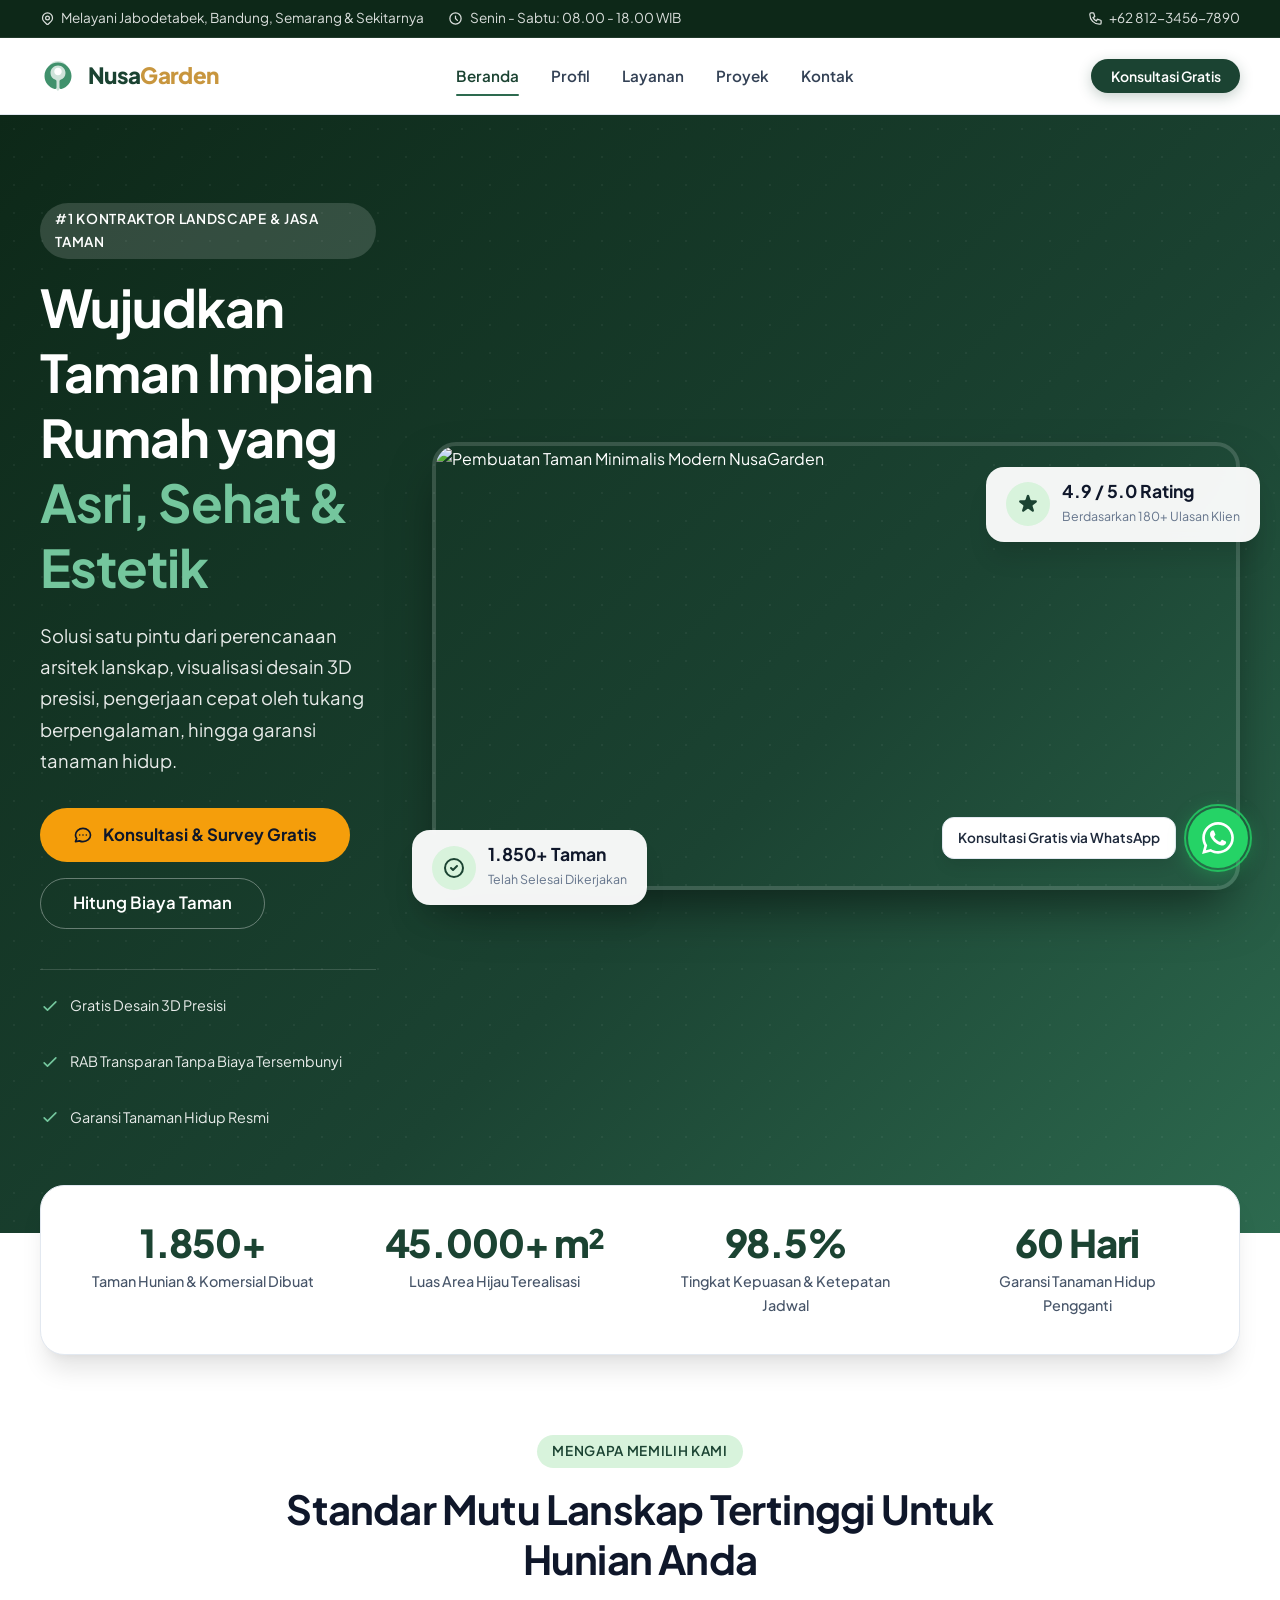
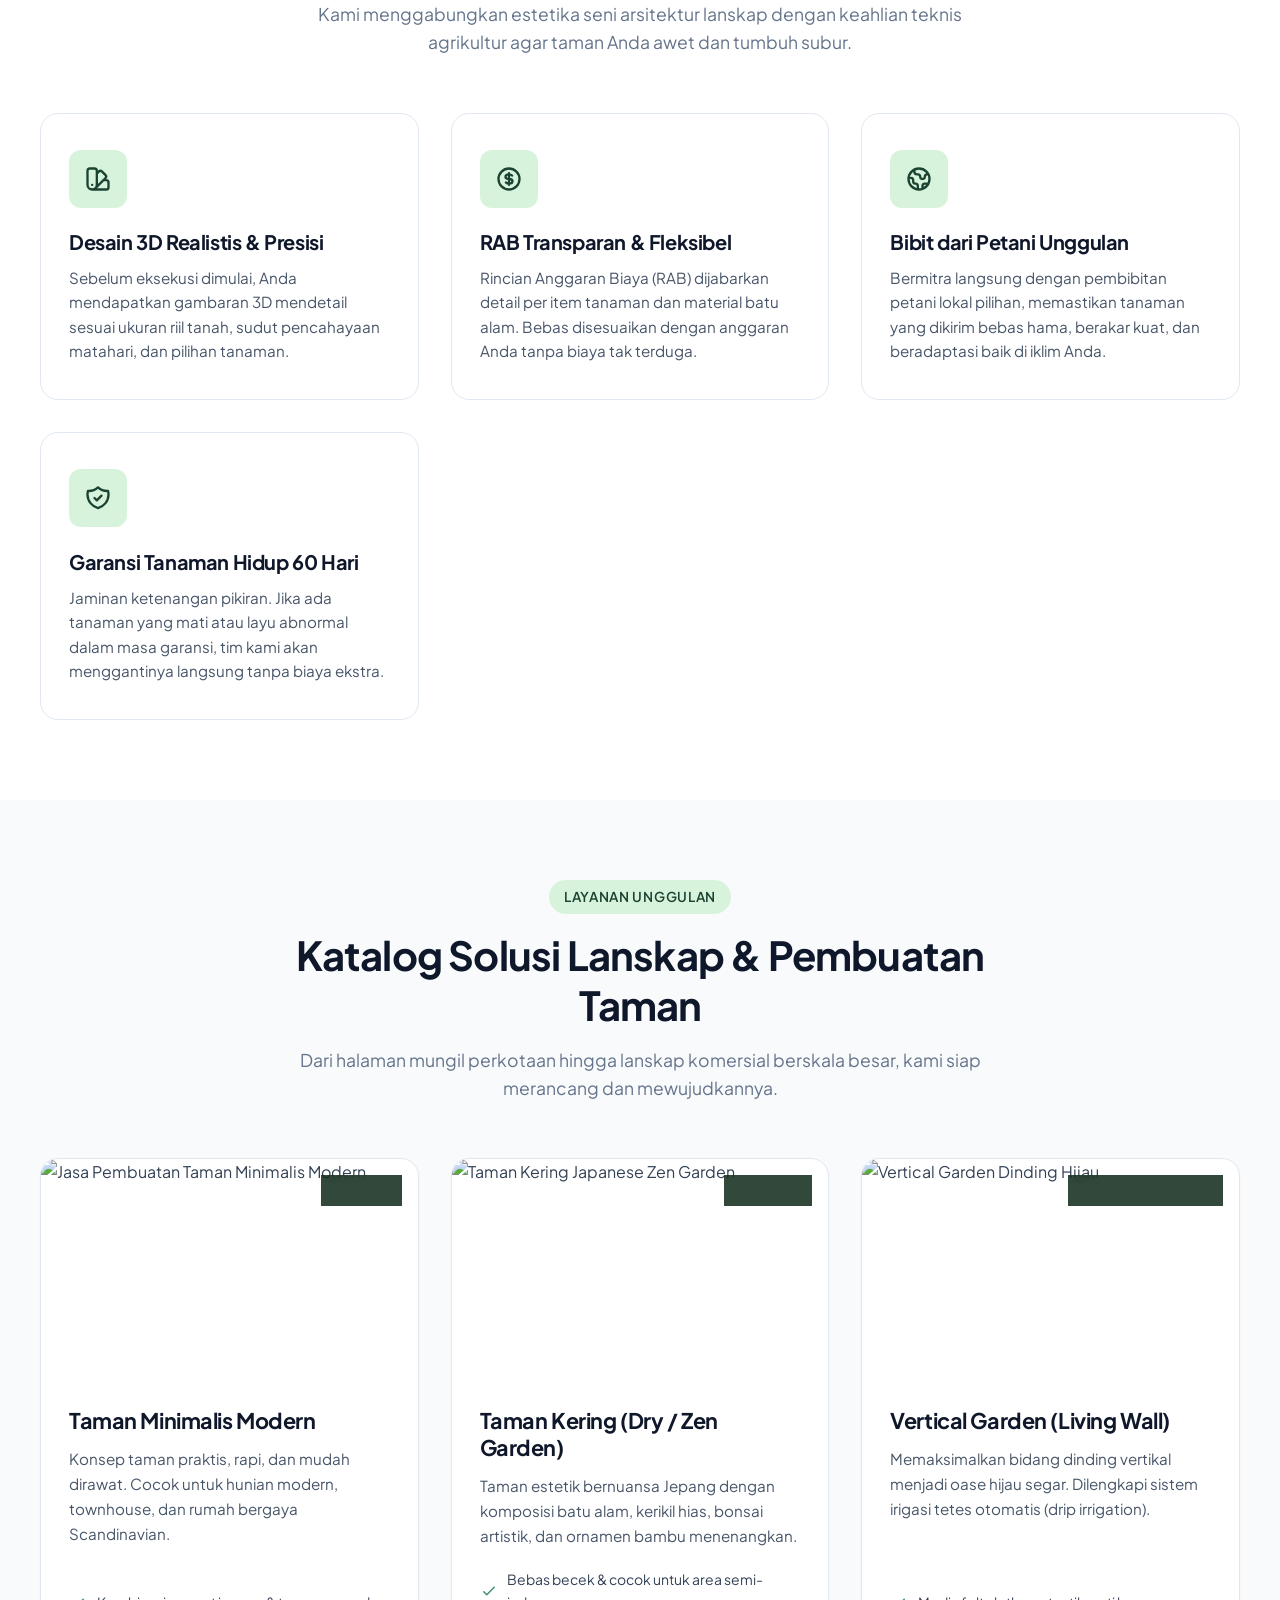
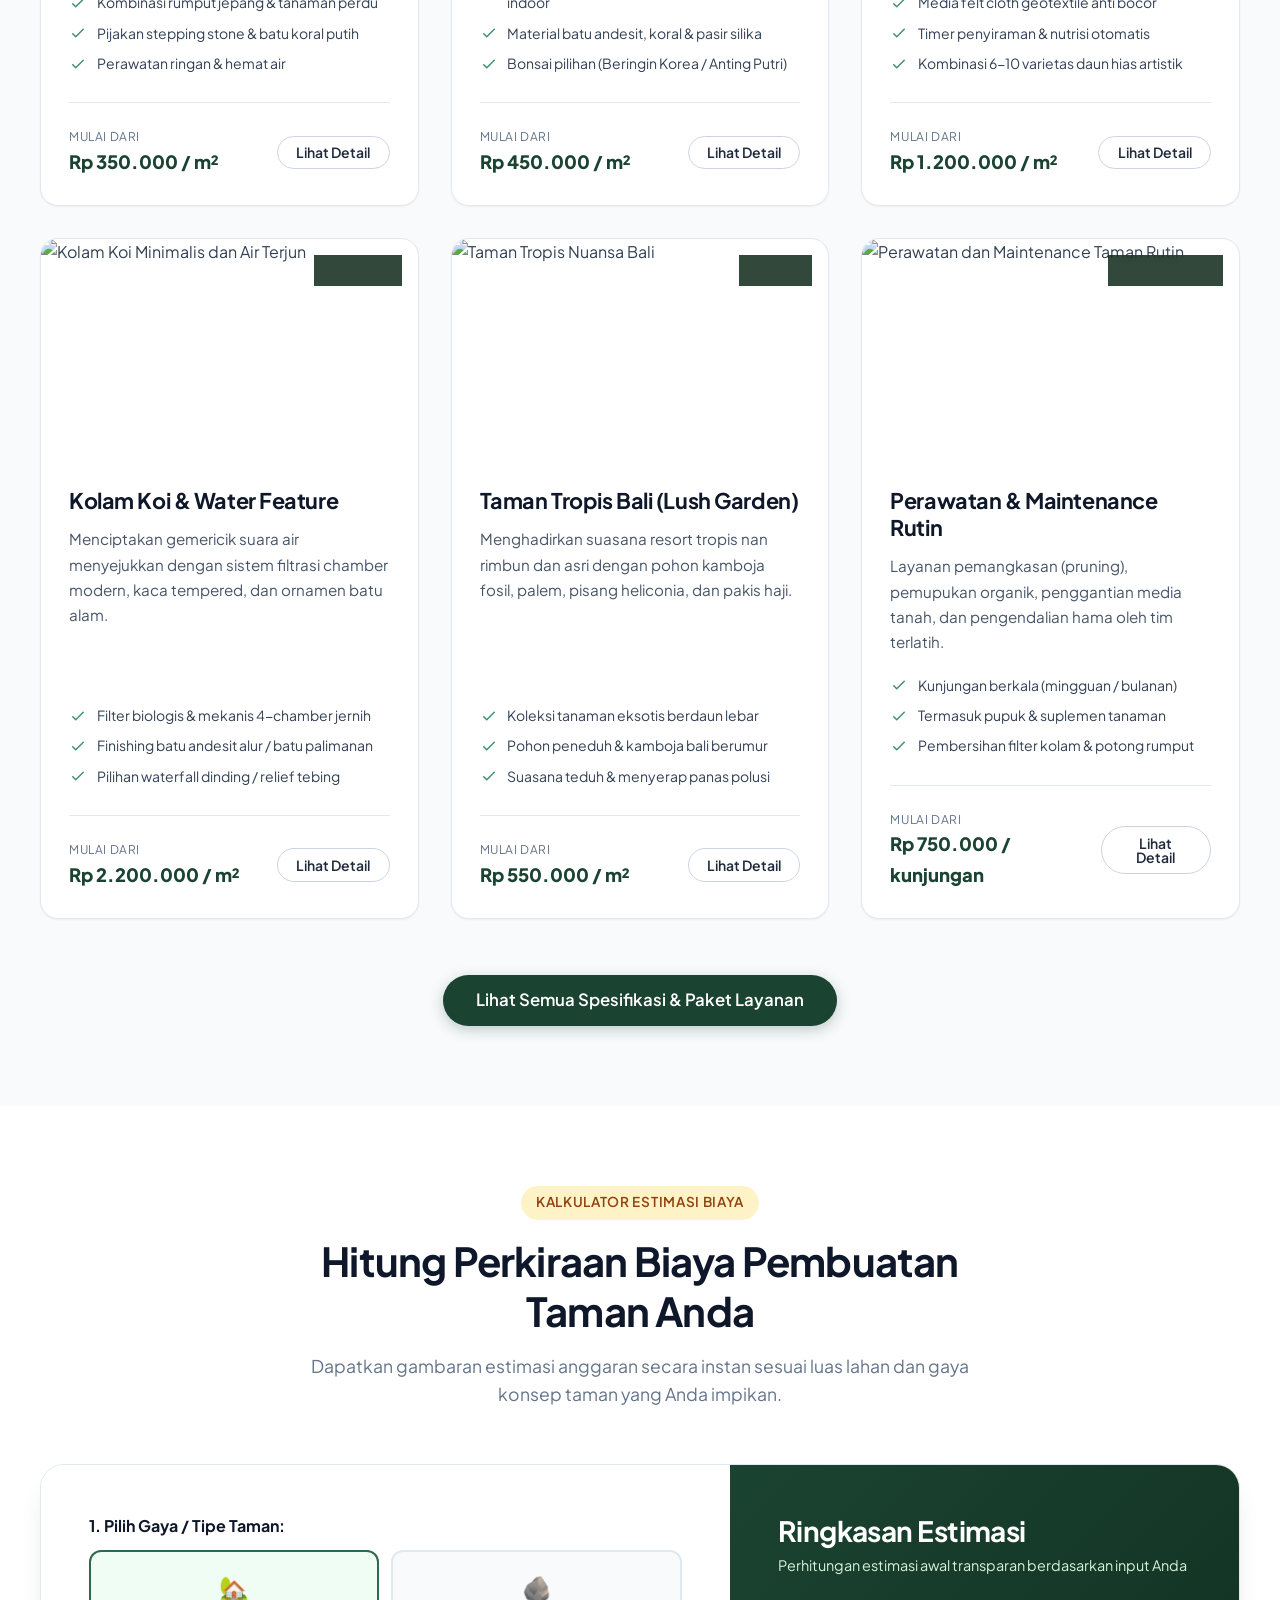
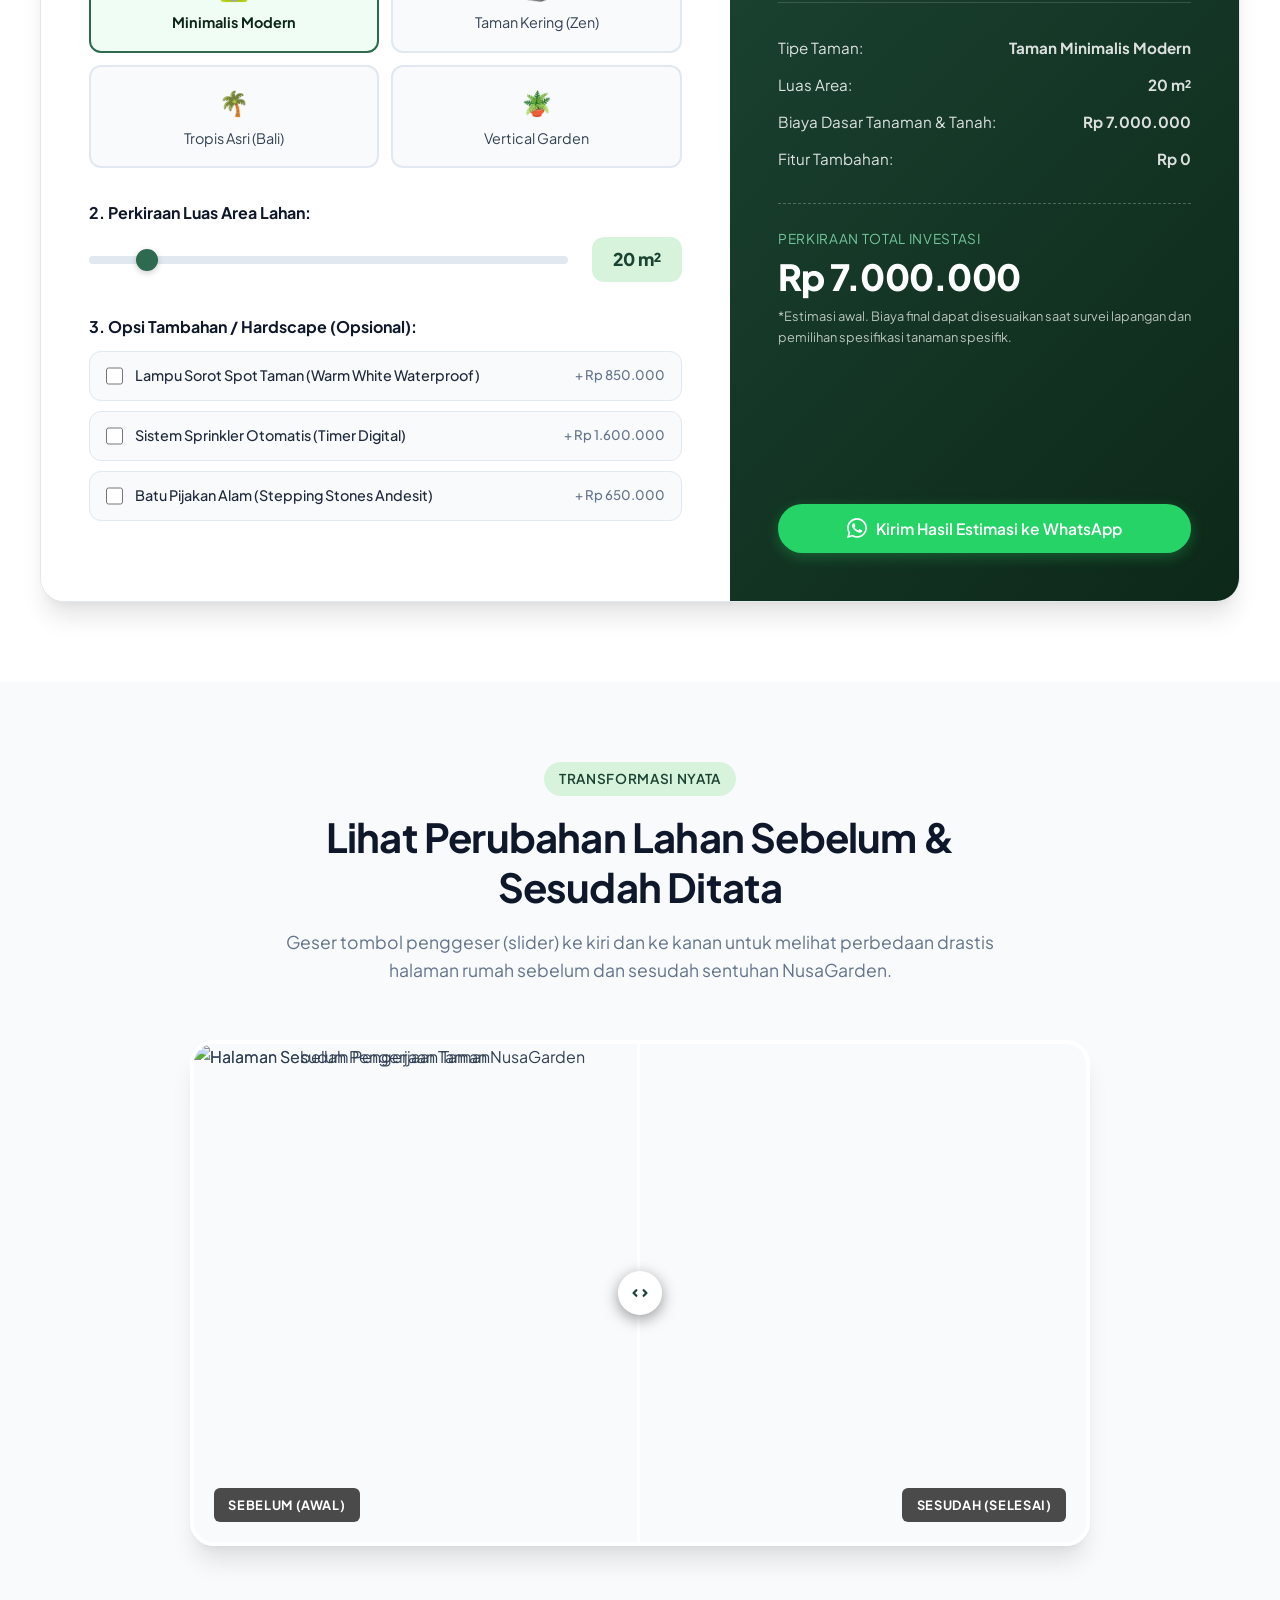
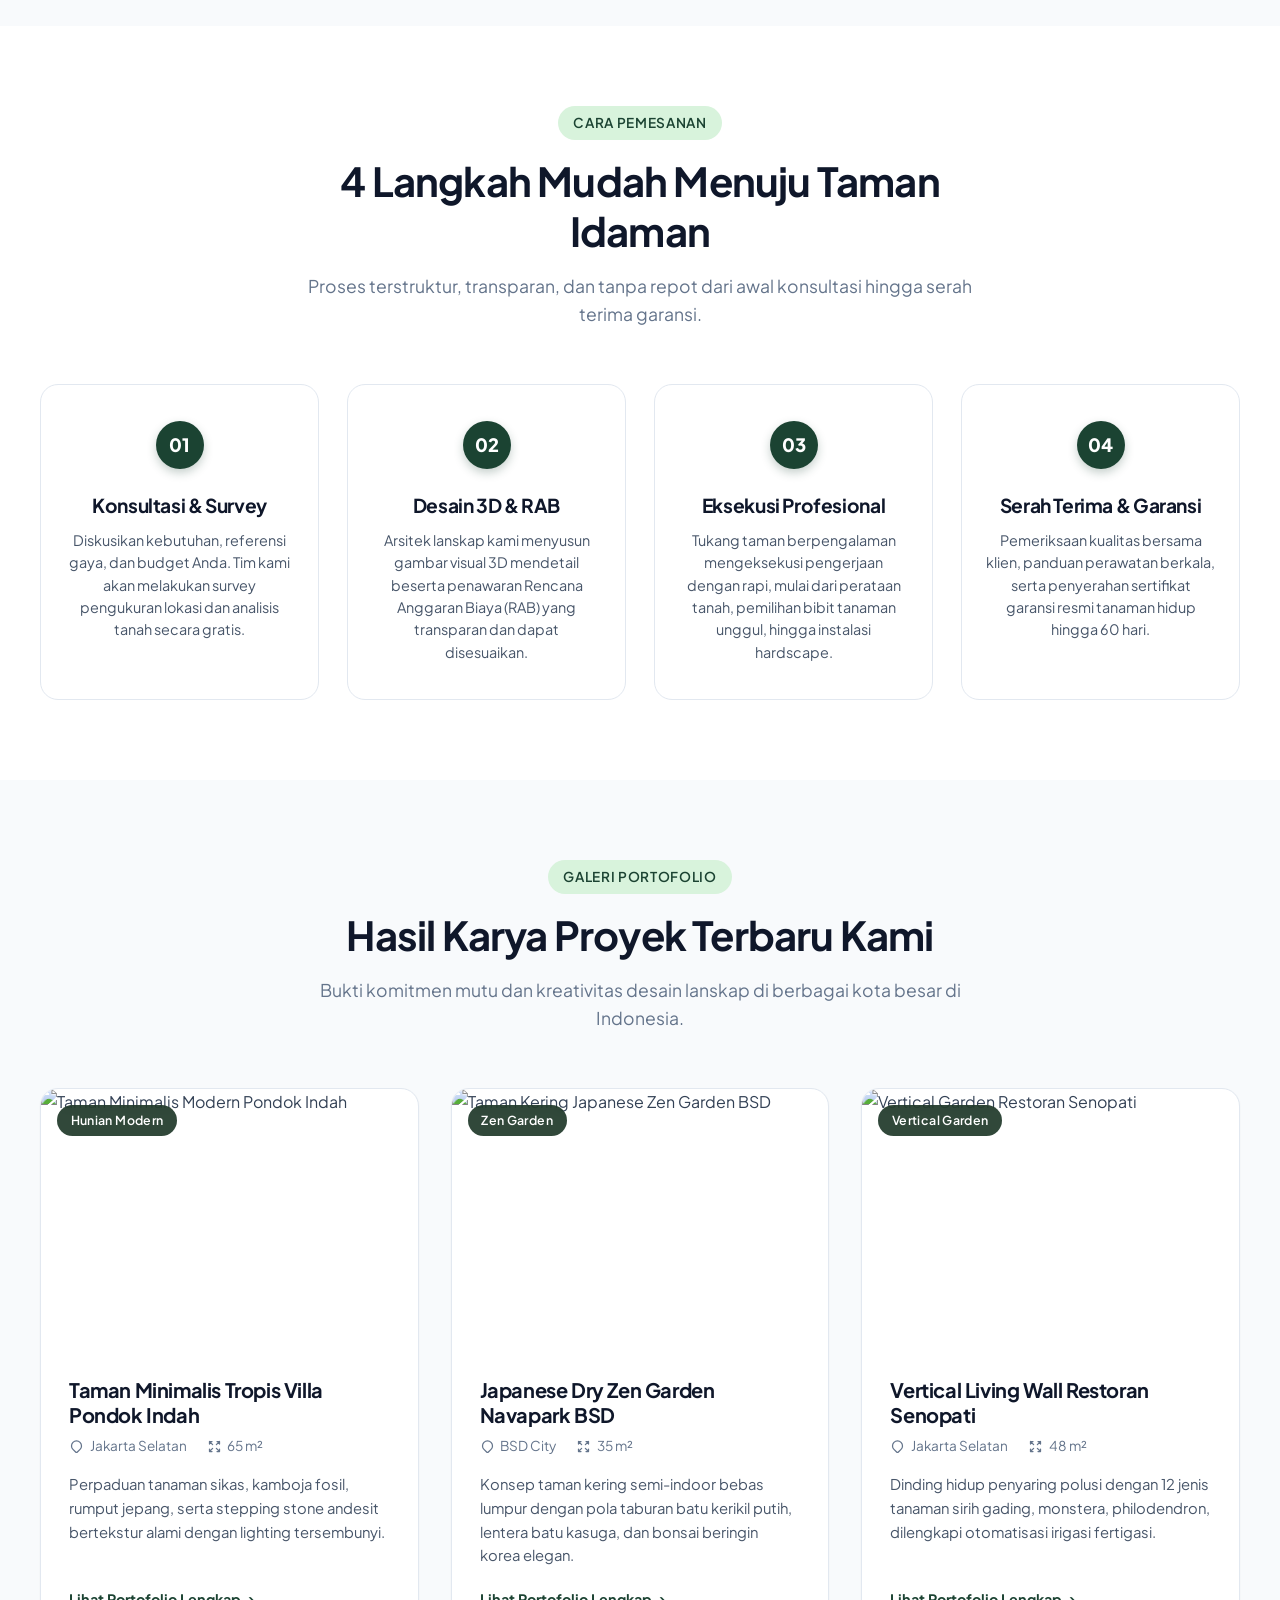
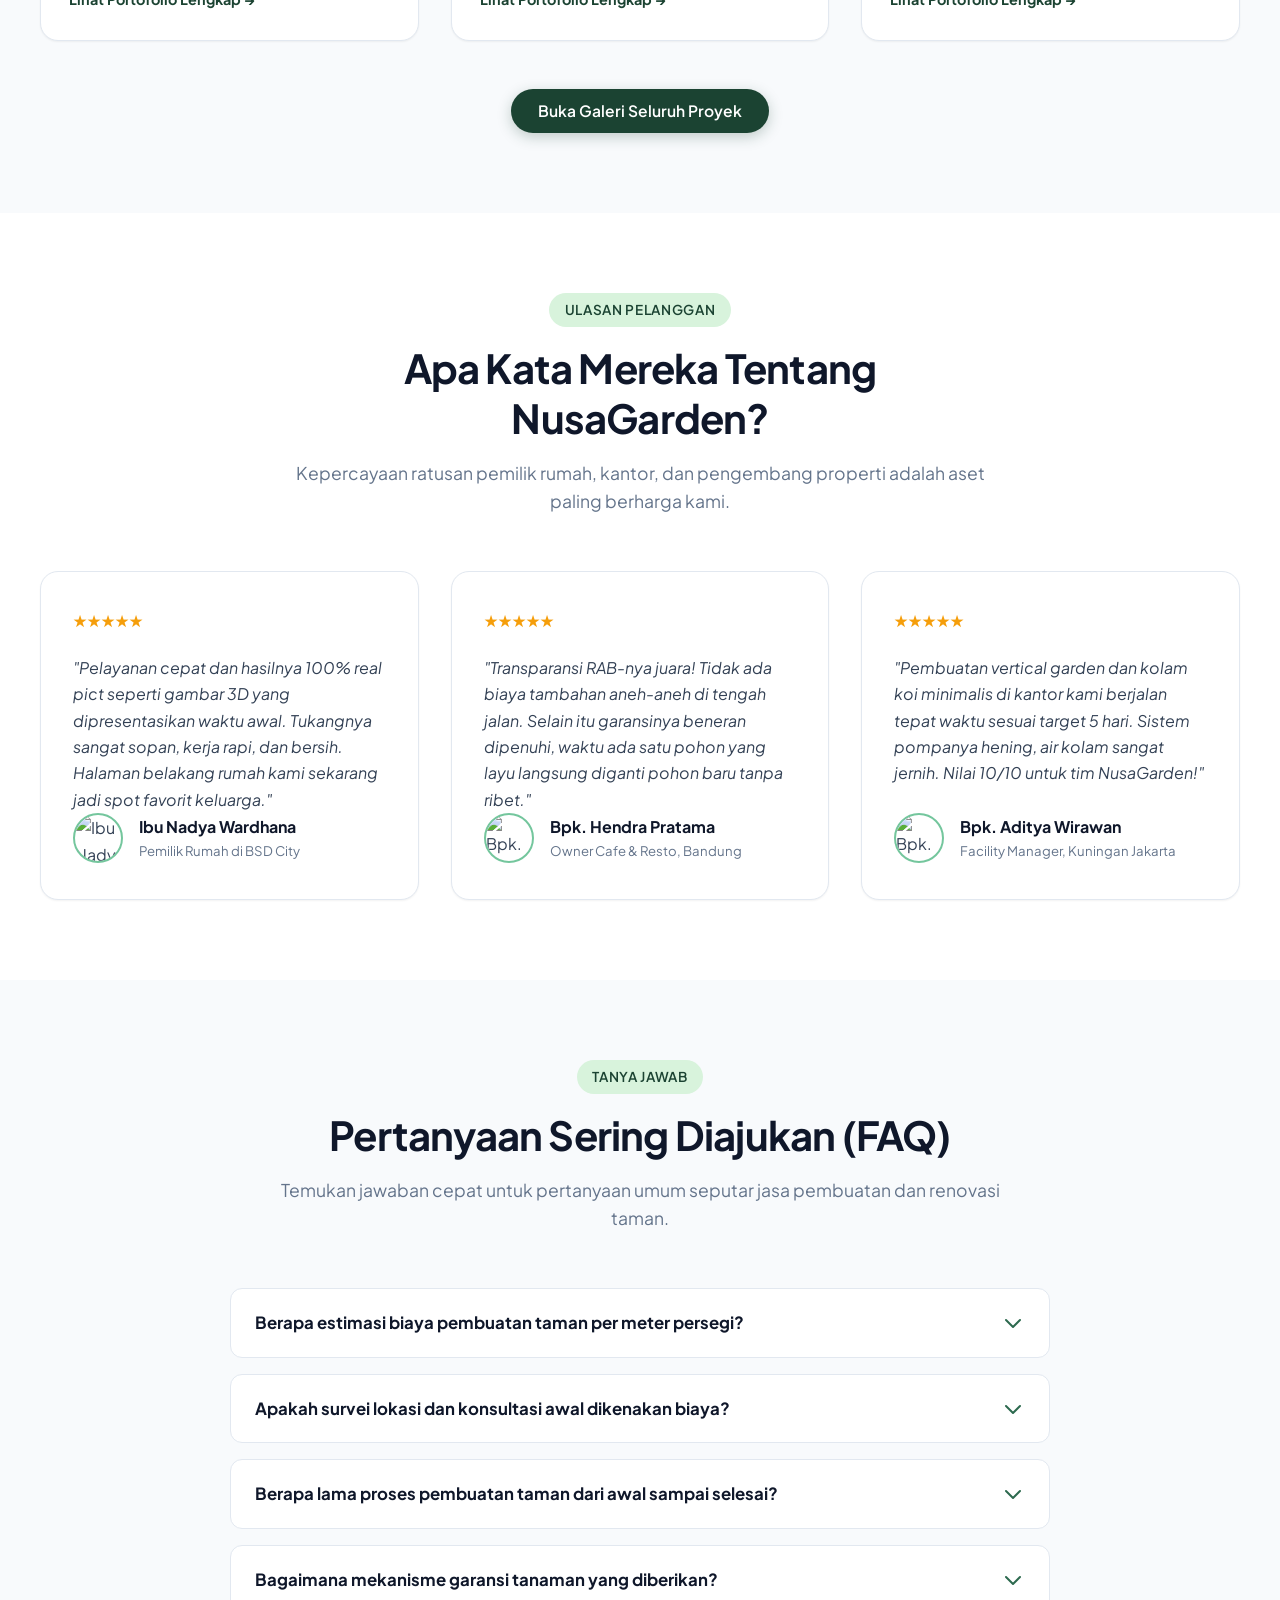
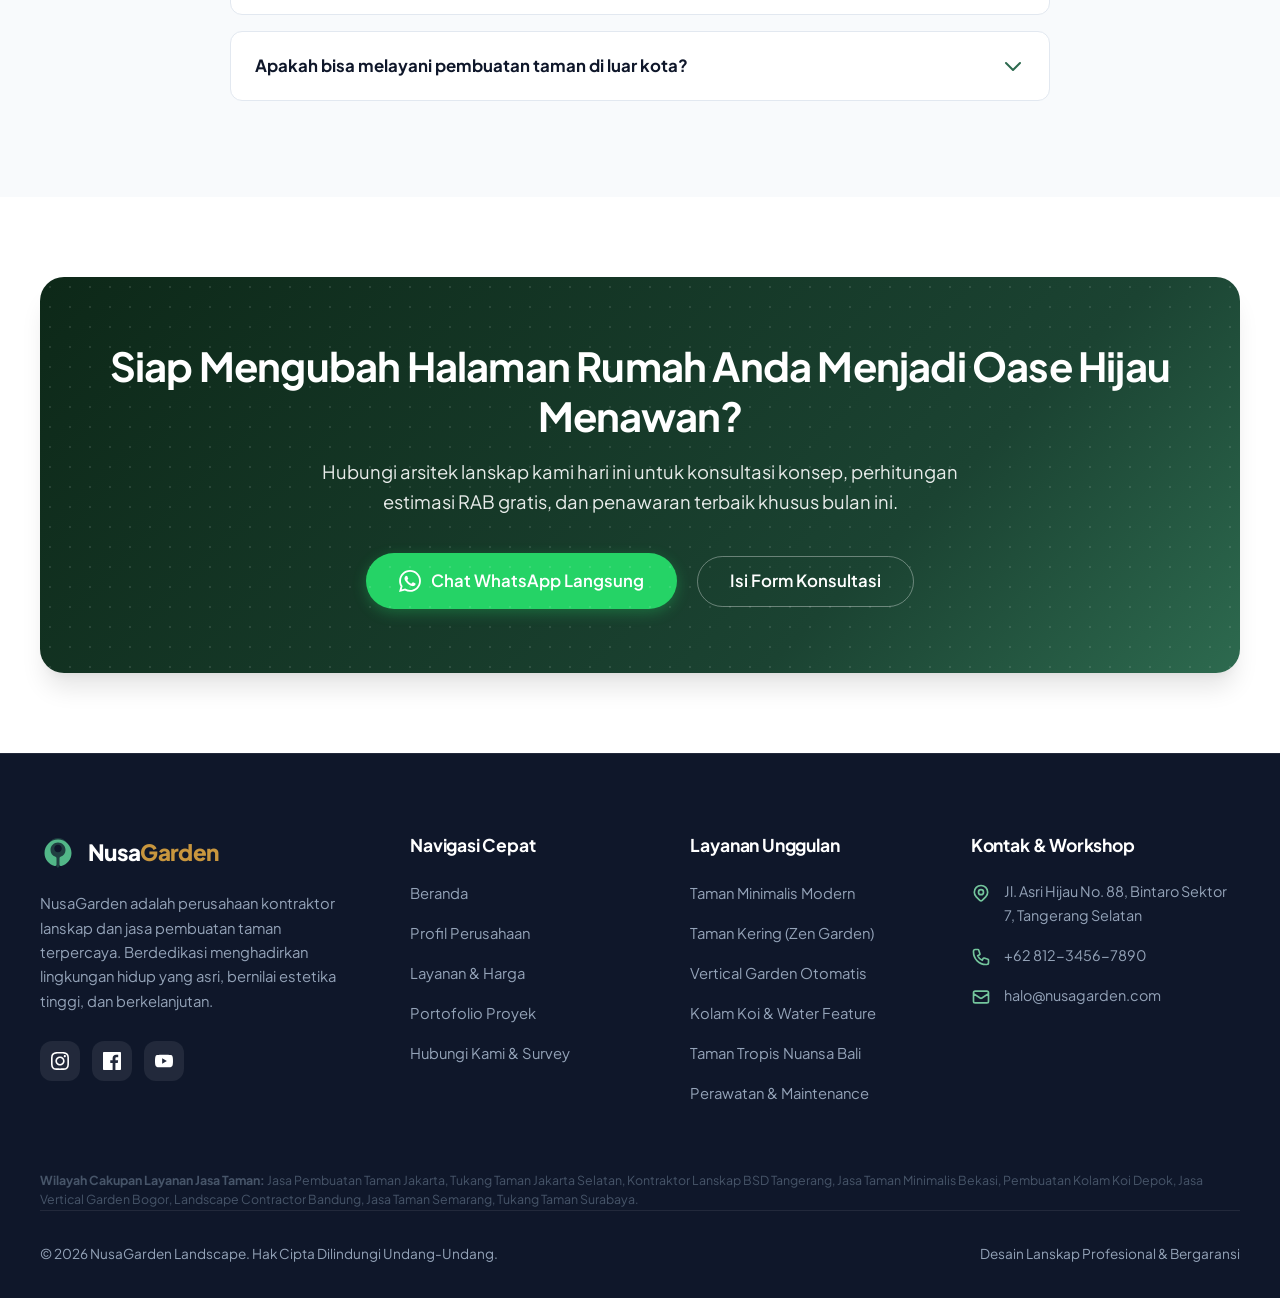
==== index.html @ 605d3d23 "first commit" ====
<!DOCTYPE html>
<html lang="id">
<head>
  <meta charset="UTF-8">
  <meta http-equiv="X-UA-Compatible" content="IE=edge">
  <meta name="viewport" content="width=device-width, initial-scale=1.0">

  <!-- Primary SEO Meta Tags -->
  <title>Jasa Pembuatan Taman & Kontraktor Landscape Profesional | NusaGarden</title>
  <meta name="title" content="Jasa Pembuatan Taman & Kontraktor Landscape Profesional | NusaGarden">
  <meta name="description" content="NusaGarden adalah kontraktor landscape & jasa pembuatan taman profesional. Melayani desain 3D, taman minimalis, taman kering, vertical garden, kolam koi, dan perawatan bergaransi.">
  <meta name="keywords" content="jasa pembuatan taman, tukang taman profesional, kontraktor landscape, jasa bikin taman, taman minimalis, taman kering, vertical garden, kolam koi minimalis, perawatan taman, landscape architect">
  <meta name="author" content="NusaGarden Landscape">
  <meta name="robots" content="index, follow, max-snippet:-1, max-image-preview:large, max-video-preview:-1">
  <link rel="canonical" href="https://nusagarden.com/">

  <!-- Open Graph / Facebook -->
  <meta property="og:type" content="website">
  <meta property="og:url" content="https://nusagarden.com/">
  <meta property="og:title" content="Jasa Pembuatan Taman & Kontraktor Landscape Profesional | NusaGarden">
  <meta property="og:description" content="Wujudkan hunian asri dan ruang hijau impian bersama arsitek lanskap berpengalaman. Survey gratis, desain 3D presisi, dan garansi tanaman hidup.">
  <meta property="og:image" content="https://images.unsplash.com/photo-1558904541-efa8c4a08931?auto=format&fit=crop&w=1200&h=630&q=80">
  <meta property="og:site_name" content="NusaGarden">
  <meta property="og:locale" content="id_ID">

  <!-- Twitter Meta -->
  <meta name="twitter:card" content="summary_large_image">
  <meta name="twitter:url" content="https://nusagarden.com/">
  <meta name="twitter:title" content="Jasa Pembuatan Taman & Kontraktor Landscape Profesional | NusaGarden">
  <meta name="twitter:description" content="Kontraktor taman dan lanskap terbaik di Indonesia. Desain 3D, pengerjaan cepat, RAB transparan & garansi resmi.">
  <meta name="twitter:image" content="https://images.unsplash.com/photo-1558904541-efa8c4a08931?auto=format&fit=crop&w=1200&h=630&q=80">

  <!-- Favicon -->
  <link rel="icon" type="image/svg+xml" href="data:image/svg+xml,<svg xmlns='http://www.w3.org/2000/svg' viewBox='0 0 24 24' fill='%232d6a4f'><path d='M12 2L9.5 7.5L4 8.5L8 12.5L7 18L12 15L17 18L16 12.5L20 8.5L14.5 7.5L12 2Z'/></svg>">

  <!-- Google Fonts: Plus Jakarta Sans -->
  <link rel="preconnect" href="https://fonts.googleapis.com">
  <link rel="preconnect" href="https://fonts.gstatic.com" crossorigin>
  <link href="https://fonts.googleapis.com/css2?family=Plus+Jakarta+Sans:wght@400;500;600;700;800&display=swap" rel="stylesheet">

  <!-- Main Stylesheet -->
  <link rel="stylesheet" href="assets/css/style.css">

  <!-- Schema.org Structured Data: LocalBusiness & LandscapeService -->
  <script type="application/ld+json">
  {
    "@context": "https://schema.org",
    "@type": "HomeAndConstructionBusiness",
    "name": "NusaGarden Landscape",
    "image": "https://images.unsplash.com/photo-1558904541-efa8c4a08931?auto=format&fit=crop&w=1200&h=630&q=80",
    "@id": "https://nusagarden.com/#organization",
    "url": "https://nusagarden.com",
    "telephone": "+6281234567890",
    "priceRange": "$$",
    "address": {
      "@type": "PostalAddress",
      "streetAddress": "Jl. Asri Hijau No. 88, Bintaro",
      "addressLocality": "Jakarta Selatan",
      "addressRegion": "DKI Jakarta",
      "postalCode": "12330",
      "addressCountry": "ID"
    },
    "geo": {
      "@type": "GeoCoordinates",
      "latitude": -6.2738,
      "longitude": 106.7725
    },
    "openingHoursSpecification": [
      {
        "@type": "OpeningHoursSpecification",
        "dayOfWeek": [
          "Monday",
          "Tuesday",
          "Wednesday",
          "Thursday",
          "Friday",
          "Saturday"
        ],
        "opens": "08:00",
        "closes": "18:00"
      }
    ],
    "sameAs": [
      "https://instagram.com/nusagarden_id",
      "https://facebook.com/nusagarden",
      "https://youtube.com/@nusagarden"
    ],
    "aggregateRating": {
      "@type": "AggregateRating",
      "ratingValue": "4.9",
      "reviewCount": "184"
    },
    "serviceArea": {
      "@type": "GeoCircle",
      "geoMidpoint": {
        "@type": "GeoCoordinates",
        "latitude": -6.2088,
        "longitude": 106.8456
      },
      "geoRadius": "50000"
    }
  }
  </script>

  <!-- FAQ Schema for Rich Snippets -->
  <script type="application/ld+json">
  {
    "@context": "https://schema.org",
    "@type": "FAQPage",
    "mainEntity": [
      {
        "@type": "Question",
        "name": "Berapa biaya pembuatan taman per meter persegi?",
        "acceptedAnswer": {
          "@type": "Answer",
          "text": "Biaya pembuatan taman bervariasi mulai dari Rp 350.000/m² untuk tipe minimalis modern, Rp 450.000/m² untuk taman kering zen, hingga Rp 1.200.000/m² untuk vertical garden otomatis, tergantung jenis tanaman dan material hardscape."
        }
      },
      {
        "@type": "Question",
        "name": "Apakah NusaGarden menyediakan survei lokasi gratis?",
        "acceptedAnswer": {
          "@type": "Answer",
          "text": "Ya, kami memberikan survei lokasi dan konsultasi awal gratis untuk wilayah Jabodetabek, Bandung, dan sekitarnya sebelum proses desain 3D dimulai."
        }
      },
      {
        "@type": "Question",
        "name": "Apakah ada garansi tanaman setelah taman selesai dibuat?",
        "acceptedAnswer": {
          "@type": "Answer",
          "text": "Semua proyek pengerjaan taman oleh NusaGarden mendapatkan garansi tanaman hidup resmi 30 hingga 60 hari. Tanaman yang mati dalam masa garansi akan kami ganti baru secara cuma-cuma."
        }
      }
    ]
  }
  </script>
</head>
<body>

  <!-- Topbar -->
  <div class="topbar">
    <div class="container topbar-wrapper">
      <div class="topbar-info">
        <span class="topbar-item">
          <svg width="15" height="15" fill="none" stroke="currentColor" viewBox="0 0 24 24"><path stroke-linecap="round" stroke-linejoin="round" stroke-width="2" d="M17.657 16.657L13.414 20.9a1.998 1.998 0 01-2.827 0l-4.244-4.243a8 8 0 1111.314 0z"/><path stroke-linecap="round" stroke-linejoin="round" stroke-width="2" d="M15 11a3 3 0 11-6 0 3 3 0 016 0z"/></svg>
          Melayani Jabodetabek, Bandung, Semarang & Sekitarnya
        </span>
        <span class="topbar-item">
          <svg width="15" height="15" fill="none" stroke="currentColor" viewBox="0 0 24 24"><path stroke-linecap="round" stroke-linejoin="round" stroke-width="2" d="M12 8v4l3 3m6-3a9 9 0 11-18 0 9 9 0 0118 0z"/></svg>
          Senin - Sabtu: 08.00 - 18.00 WIB
        </span>
      </div>
      <div class="topbar-info">
        <a href="tel:+6281234567890" class="topbar-item">
          <svg width="15" height="15" fill="none" stroke="currentColor" viewBox="0 0 24 24"><path stroke-linecap="round" stroke-linejoin="round" stroke-width="2" d="M3 5a2 2 0 012-2h3.28a1 1 0 01.948.684l1.498 4.493a1 1 0 01-.502 1.21l-2.257 1.13a11.042 11.042 0 005.516 5.516l1.13-2.257a1 1 0 011.21-.502l4.493 1.498a1 1 0 01.684.949V19a2 2 0 01-2 2h-1C9.716 21 3 14.284 3 6V5z"/></svg>
          +62 812-3456-7890
        </a>
      </div>
    </div>
  </div>

  <!-- Header Navigation -->
  <header class="site-header">
    <div class="container navbar">
      <a href="index.html" class="brand-logo" aria-label="NusaGarden Beranda">
        <svg viewBox="0 0 24 24" fill="currentColor">
          <path d="M12 2C8.13 2 5 5.13 5 9c0 5.25 7 13 7 13s7-7.75 7-13c0-3.87-3.13-7-7-7zm0 9.5c-1.38 0-2.5-1.12-2.5-2.5s1.12-2.5 2.5-2.5 2.5 1.12 2.5 2.5-1.12 2.5-2.5 2.5z" opacity="0.25"/>
          <path d="M12 3c-4.97 0-9 4.03-9 9 0 4.16 2.85 7.66 6.74 8.65.65.17 1.26-.3 1.26-.97v-4.18c0-.44-.27-.83-.68-.97C8.25 13.88 7 12.06 7 10c0-2.76 2.24-5 5-5s5 2.24 5 5c0 2.06-1.25 3.88-3.32 4.53-.41.14-.68.53-.68.97v4.18c0 .67.61 1.14 1.26.97C18.15 19.66 21 16.16 21 12c0-4.97-4.03-9-9-9z"/>
        </svg>
        <span>Nusa<span>Garden</span></span>
      </a>

      <nav class="nav-links" id="mainNav">
        <a href="index.html" class="nav-link active">Beranda</a>
        <a href="profil.html" class="nav-link">Profil</a>
        <a href="layanan.html" class="nav-link">Layanan</a>
        <a href="proyek.html" class="nav-link">Proyek</a>
        <a href="kontak.html" class="nav-link">Kontak</a>
      </nav>

      <div class="nav-cta">
        <a href="kontak.html" class="btn btn-primary btn-sm">Konsultasi Gratis</a>
      </div>

      <button class="mobile-toggle" aria-label="Buka Menu" aria-expanded="false">
        <svg width="26" height="26" fill="none" stroke="currentColor" viewBox="0 0 24 24">
          <path stroke-linecap="round" stroke-linejoin="round" stroke-width="2" d="M4 6h16M4 12h16M4 18h16"/>
        </svg>
      </button>
    </div>
  </header>

  <main>
    <!-- Hero Section -->
    <section class="hero">
      <div class="container hero-grid">
        <div class="hero-content">
          <span class="badge-pill badge-white">#1 Kontraktor Landscape & Jasa Taman</span>
          <h1>Wujudkan Taman Impian Rumah yang <mark>Asri, Sehat & Estetik</mark></h1>
          <p class="hero-description">
            Solusi satu pintu dari perencanaan arsitek lanskap, visualisasi desain 3D presisi, pengerjaan cepat oleh tukang berpengalaman, hingga garansi tanaman hidup.
          </p>

          <div class="hero-actions">
            <a href="kontak.html" class="btn btn-accent btn-lg">
              <svg width="20" height="20" fill="none" stroke="currentColor" viewBox="0 0 24 24"><path stroke-linecap="round" stroke-linejoin="round" stroke-width="2" d="M8 12h.01M12 12h.01M16 12h.01M21 12c0 4.418-4.03 8-9 8a9.863 9.863 0 01-4.255-.949L3 20l1.395-3.72C3.512 15.042 3 13.574 3 12c0-4.418 4.03-8 9-8s9 3.582 9 8z"/></svg>
              Konsultasi & Survey Gratis
            </a>
            <a href="#kalkulator" class="btn btn-outline-white btn-lg">
              Hitung Biaya Taman
            </a>
          </div>

          <div class="hero-highlights">
            <div class="highlight-item">
              <svg width="20" height="20" fill="none" stroke="currentColor" viewBox="0 0 24 24"><path stroke-linecap="round" stroke-linejoin="round" stroke-width="2" d="M5 13l4 4L19 7"/></svg>
              <span>Gratis Desain 3D Presisi</span>
            </div>
            <div class="highlight-item">
              <svg width="20" height="20" fill="none" stroke="currentColor" viewBox="0 0 24 24"><path stroke-linecap="round" stroke-linejoin="round" stroke-width="2" d="M5 13l4 4L19 7"/></svg>
              <span>RAB Transparan Tanpa Biaya Tersembunyi</span>
            </div>
            <div class="highlight-item">
              <svg width="20" height="20" fill="none" stroke="currentColor" viewBox="0 0 24 24"><path stroke-linecap="round" stroke-linejoin="round" stroke-width="2" d="M5 13l4 4L19 7"/></svg>
              <span>Garansi Tanaman Hidup Resmi</span>
            </div>
          </div>
        </div>

        <div class="hero-visual">
          <div class="hero-card-main">
            <img src="https://images.unsplash.com/photo-1558904541-efa8c4a08931?auto=format&fit=crop&w=800&q=80" alt="Pembuatan Taman Minimalis Modern NusaGarden" width="800" height="440">
          </div>
          <div class="hero-badge-float badge-float-1">
            <div class="badge-float-icon">
              <svg width="24" height="24" fill="none" stroke="currentColor" viewBox="0 0 24 24"><path stroke-linecap="round" stroke-linejoin="round" stroke-width="2" d="M9 12l2 2 4-4m6 2a9 9 0 11-18 0 9 9 0 0118 0z"/></svg>
            </div>
            <div class="badge-float-text">
              <strong>1.850+ Taman</strong>
              <span>Telah Selesai Dikerjakan</span>
            </div>
          </div>
          <div class="hero-badge-float badge-float-2">
            <div class="badge-float-icon">
              <svg width="24" height="24" fill="currentColor" viewBox="0 0 20 20"><path d="M9.049 2.927c.3-.921 1.603-.921 1.902 0l1.07 3.292a1 1 0 00.95.69h3.462c.969 0 1.371 1.24.588 1.81l-2.8 2.034a1 1 0 00-.364 1.118l1.07 3.292c.3.921-.755 1.688-1.54 1.118l-2.8-2.034a1 1 0 00-1.175 0l-2.8 2.034c-.784.57-1.838-.197-1.539-1.118l1.07-3.292a1 1 0 00-.364-1.118L2.98 8.72c-.783-.57-.38-1.81.588-1.81h3.461a1 1 0 00.951-.69l1.07-3.292z"/></svg>
            </div>
            <div class="badge-float-text">
              <strong>4.9 / 5.0 Rating</strong>
              <span>Berdasarkan 180+ Ulasan Klien</span>
            </div>
          </div>
        </div>
      </div>
    </section>

    <!-- Stats Banner (Reference OKE Garden impact numbers) -->
    <div class="container">
      <div class="stats-banner">
        <div class="stats-grid">
          <div class="stat-item">
            <div class="stat-number">1.850+</div>
            <div class="stat-label">Taman Hunian & Komersial Dibuat</div>
          </div>
          <div class="stat-item">
            <div class="stat-number">45.000+ m²</div>
            <div class="stat-label">Luas Area Hijau Terealisasi</div>
          </div>
          <div class="stat-item">
            <div class="stat-number">98.5%</div>
            <div class="stat-label">Tingkat Kepuasan & Ketepatan Jadwal</div>
          </div>
          <div class="stat-item">
            <div class="stat-number">60 Hari</div>
            <div class="stat-label">Garansi Tanaman Hidup Pengganti</div>
          </div>
        </div>
      </div>
    </div>

    <!-- Keunggulan / Value Proposition -->
    <section class="section">
      <div class="container">
        <div class="section-header">
          <span class="badge-pill">Mengapa Memilih Kami</span>
          <h2 class="section-title">Standar Mutu Lanskap Tertinggi Untuk Hunian Anda</h2>
          <p class="section-subtitle">Kami menggabungkan estetika seni arsitektur lanskap dengan keahlian teknis agrikultur agar taman Anda awet dan tumbuh subur.</p>
        </div>

        <div class="features-grid">
          <div class="feature-card">
            <div class="feature-icon">
              <svg width="28" height="28" fill="none" stroke="currentColor" viewBox="0 0 24 24"><path stroke-linecap="round" stroke-linejoin="round" stroke-width="2" d="M7 21a4 4 0 01-4-4V5a2 2 0 012-2h4a2 2 0 012 2v12a4 4 0 01-4 4zm0 0h12a2 2 0 002-2v-4a2 2 0 00-2-2h-2.343M11 7.343l1.657-1.657a2 2 0 012.828 0l2.829 2.829a2 2 0 010 2.828l-8.486 8.485M7 17h.01"/></svg>
            </div>
            <h3 class="feature-title">Desain 3D Realistis & Presisi</h3>
            <p class="feature-desc">Sebelum eksekusi dimulai, Anda mendapatkan gambaran 3D mendetail sesuai ukuran riil tanah, sudut pencahayaan matahari, dan pilihan tanaman.</p>
          </div>

          <div class="feature-card">
            <div class="feature-icon">
              <svg width="28" height="28" fill="none" stroke="currentColor" viewBox="0 0 24 24"><path stroke-linecap="round" stroke-linejoin="round" stroke-width="2" d="M12 8c-1.657 0-3 .895-3 2s1.343 2 3 2 3 .895 3 2-1.343 2-3 2m0-8c1.11 0 2.08.402 2.599 1M12 8V7m0 1v8m0 0v1m0-1c-1.11 0-2.08-.402-2.599-1M21 12a9 9 0 11-18 0 9 9 0 0118 0z"/></svg>
            </div>
            <h3 class="feature-title">RAB Transparan & Fleksibel</h3>
            <p class="feature-desc">Rincian Anggaran Biaya (RAB) dijabarkan detail per item tanaman dan material batu alam. Bebas disesuaikan dengan anggaran Anda tanpa biaya tak terduga.</p>
          </div>

          <div class="feature-card">
            <div class="feature-icon">
              <svg width="28" height="28" fill="none" stroke="currentColor" viewBox="0 0 24 24"><path stroke-linecap="round" stroke-linejoin="round" stroke-width="2" d="M3.055 11H5a2 2 0 012 2v1a2 2 0 002 2 2 2 0 012 2v2.945M8 3.935V5.5A2.5 2.5 0 0010.5 8h.5a2 2 0 012 2 2 2 0 104 0 2 2 0 012-2h1.064M15 20.488V18a2 2 0 012-2h3.064M21 12a9 9 0 11-18 0 9 9 0 0118 0z"/></svg>
            </div>
            <h3 class="feature-title">Bibit dari Petani Unggulan</h3>
            <p class="feature-desc">Bermitra langsung dengan pembibitan petani lokal pilihan, memastikan tanaman yang dikirim bebas hama, berakar kuat, dan beradaptasi baik di iklim Anda.</p>
          </div>

          <div class="feature-card">
            <div class="feature-icon">
              <svg width="28" height="28" fill="none" stroke="currentColor" viewBox="0 0 24 24"><path stroke-linecap="round" stroke-linejoin="round" stroke-width="2" d="M9 12l2 2 4-4m5.618-4.016A11.955 11.955 0 0112 2.944a11.955 11.955 0 01-8.618 3.04A12.02 12.02 0 003 9c0 5.591 3.824 10.29 9 11.622 5.176-1.332 9-6.03 9-11.622 0-1.042-.133-2.052-.382-3.016z"/></svg>
            </div>
            <h3 class="feature-title">Garansi Tanaman Hidup 60 Hari</h3>
            <p class="feature-desc">Jaminan ketenangan pikiran. Jika ada tanaman yang mati atau layu abnormal dalam masa garansi, tim kami akan menggantinya langsung tanpa biaya ekstra.</p>
          </div>
        </div>
      </div>
    </section>

    <!-- Ringkasan Layanan Kami (Paritama & Oke Garden Style) -->
    <section class="section section-bg-alt">
      <div class="container">
        <div class="section-header">
          <span class="badge-pill">Layanan Unggulan</span>
          <h2 class="section-title">Katalog Solusi Lanskap & Pembuatan Taman</h2>
          <p class="section-subtitle">Dari halaman mungil perkotaan hingga lanskap komersial berskala besar, kami siap merancang dan mewujudkannya.</p>
        </div>

        <div class="services-grid">
          <!-- Service 1 -->
          <article class="service-card">
            <div class="service-thumb">
              <img src="https://images.unsplash.com/photo-1558904541-efa8c4a08931?auto=format&fit=crop&w=600&q=80" alt="Jasa Pembuatan Taman Minimalis Modern" loading="lazy">
              <span class="service-tag">Populer</span>
            </div>
            <div class="service-body">
              <h3 class="service-title">Taman Minimalis Modern</h3>
              <p class="service-summary">Konsep taman praktis, rapi, dan mudah dirawat. Cocok untuk hunian modern, townhouse, dan rumah bergaya Scandinavian.</p>
              <div class="service-features-list">
                <div class="service-feature-row">
                  <svg width="18" height="18" fill="none" stroke="currentColor" viewBox="0 0 24 24"><path stroke-linecap="round" stroke-linejoin="round" stroke-width="2" d="M5 13l4 4L19 7"/></svg>
                  <span>Kombinasi rumput jepang & tanaman perdu</span>
                </div>
                <div class="service-feature-row">
                  <svg width="18" height="18" fill="none" stroke="currentColor" viewBox="0 0 24 24"><path stroke-linecap="round" stroke-linejoin="round" stroke-width="2" d="M5 13l4 4L19 7"/></svg>
                  <span>Pijakan stepping stone & batu koral putih</span>
                </div>
                <div class="service-feature-row">
                  <svg width="18" height="18" fill="none" stroke="currentColor" viewBox="0 0 24 24"><path stroke-linecap="round" stroke-linejoin="round" stroke-width="2" d="M5 13l4 4L19 7"/></svg>
                  <span>Perawatan ringan & hemat air</span>
                </div>
              </div>
              <div class="service-footer">
                <div>
                  <div class="service-price-label">Mulai Dari</div>
                  <div class="service-price-value">Rp 350.000 / m²</div>
                </div>
                <a href="layanan.html#minimalis" class="btn btn-outline btn-sm">Lihat Detail</a>
              </div>
            </div>
          </article>

          <!-- Service 2 -->
          <article class="service-card">
            <div class="service-thumb">
              <img src="https://images.unsplash.com/photo-1513836279014-a89f7a76ae86?auto=format&fit=crop&w=600&q=80" alt="Taman Kering Japanese Zen Garden" loading="lazy">
              <span class="service-tag">Eksklusif</span>
            </div>
            <div class="service-body">
              <h3 class="service-title">Taman Kering (Dry / Zen Garden)</h3>
              <p class="service-summary">Taman estetik bernuansa Jepang dengan komposisi batu alam, kerikil hias, bonsai artistik, dan ornamen bambu menenangkan.</p>
              <div class="service-features-list">
                <div class="service-feature-row">
                  <svg width="18" height="18" fill="none" stroke="currentColor" viewBox="0 0 24 24"><path stroke-linecap="round" stroke-linejoin="round" stroke-width="2" d="M5 13l4 4L19 7"/></svg>
                  <span>Bebas becek & cocok untuk area semi-indoor</span>
                </div>
                <div class="service-feature-row">
                  <svg width="18" height="18" fill="none" stroke="currentColor" viewBox="0 0 24 24"><path stroke-linecap="round" stroke-linejoin="round" stroke-width="2" d="M5 13l4 4L19 7"/></svg>
                  <span>Material batu andesit, koral & pasir silika</span>
                </div>
                <div class="service-feature-row">
                  <svg width="18" height="18" fill="none" stroke="currentColor" viewBox="0 0 24 24"><path stroke-linecap="round" stroke-linejoin="round" stroke-width="2" d="M5 13l4 4L19 7"/></svg>
                  <span>Bonsai pilihan (Beringin Korea / Anting Putri)</span>
                </div>
              </div>
              <div class="service-footer">
                <div>
                  <div class="service-price-label">Mulai Dari</div>
                  <div class="service-price-value">Rp 450.000 / m²</div>
                </div>
                <a href="layanan.html#kering" class="btn btn-outline btn-sm">Lihat Detail</a>
              </div>
            </div>
          </article>

          <!-- Service 3 -->
          <article class="service-card">
            <div class="service-thumb">
              <img src="https://images.unsplash.com/photo-1598902108854-10e335adac99?auto=format&fit=crop&w=600&q=80" alt="Vertical Garden Dinding Hijau" loading="lazy">
              <span class="service-tag">Solusi Lahan Sempit</span>
            </div>
            <div class="service-body">
              <h3 class="service-title">Vertical Garden (Living Wall)</h3>
              <p class="service-summary">Memaksimalkan bidang dinding vertikal menjadi oase hijau segar. Dilengkapi sistem irigasi tetes otomatis (drip irrigation).</p>
              <div class="service-features-list">
                <div class="service-feature-row">
                  <svg width="18" height="18" fill="none" stroke="currentColor" viewBox="0 0 24 24"><path stroke-linecap="round" stroke-linejoin="round" stroke-width="2" d="M5 13l4 4L19 7"/></svg>
                  <span>Media felt cloth geotextile anti bocor</span>
                </div>
                <div class="service-feature-row">
                  <svg width="18" height="18" fill="none" stroke="currentColor" viewBox="0 0 24 24"><path stroke-linecap="round" stroke-linejoin="round" stroke-width="2" d="M5 13l4 4L19 7"/></svg>
                  <span>Timer penyiraman & nutrisi otomatis</span>
                </div>
                <div class="service-feature-row">
                  <svg width="18" height="18" fill="none" stroke="currentColor" viewBox="0 0 24 24"><path stroke-linecap="round" stroke-linejoin="round" stroke-width="2" d="M5 13l4 4L19 7"/></svg>
                  <span>Kombinasi 6-10 varietas daun hias artistik</span>
                </div>
              </div>
              <div class="service-footer">
                <div>
                  <div class="service-price-label">Mulai Dari</div>
                  <div class="service-price-value">Rp 1.200.000 / m²</div>
                </div>
                <a href="layanan.html#vertical" class="btn btn-outline btn-sm">Lihat Detail</a>
              </div>
            </div>
          </article>

          <!-- Service 4 -->
          <article class="service-card">
            <div class="service-thumb">
              <img src="https://images.unsplash.com/photo-1544984243-ec57ea16fe25?auto=format&fit=crop&w=600&q=80" alt="Kolam Koi Minimalis dan Air Terjun" loading="lazy">
              <span class="service-tag">Relaksasi</span>
            </div>
            <div class="service-body">
              <h3 class="service-title">Kolam Koi & Water Feature</h3>
              <p class="service-summary">Menciptakan gemericik suara air menyejukkan dengan sistem filtrasi chamber modern, kaca tempered, dan ornamen batu alam.</p>
              <div class="service-features-list">
                <div class="service-feature-row">
                  <svg width="18" height="18" fill="none" stroke="currentColor" viewBox="0 0 24 24"><path stroke-linecap="round" stroke-linejoin="round" stroke-width="2" d="M5 13l4 4L19 7"/></svg>
                  <span>Filter biologis & mekanis 4-chamber jernih</span>
                </div>
                <div class="service-feature-row">
                  <svg width="18" height="18" fill="none" stroke="currentColor" viewBox="0 0 24 24"><path stroke-linecap="round" stroke-linejoin="round" stroke-width="2" d="M5 13l4 4L19 7"/></svg>
                  <span>Finishing batu andesit alur / batu palimanan</span>
                </div>
                <div class="service-feature-row">
                  <svg width="18" height="18" fill="none" stroke="currentColor" viewBox="0 0 24 24"><path stroke-linecap="round" stroke-linejoin="round" stroke-width="2" d="M5 13l4 4L19 7"/></svg>
                  <span>Pilihan waterfall dinding / relief tebing</span>
                </div>
              </div>
              <div class="service-footer">
                <div>
                  <div class="service-price-label">Mulai Dari</div>
                  <div class="service-price-value">Rp 2.200.000 / m²</div>
                </div>
                <a href="layanan.html#kolam" class="btn btn-outline btn-sm">Lihat Detail</a>
              </div>
            </div>
          </article>

          <!-- Service 5 -->
          <article class="service-card">
            <div class="service-thumb">
              <img src="https://images.unsplash.com/photo-1592150621744-aca64f48394a?auto=format&fit=crop&w=600&q=80" alt="Taman Tropis Nuansa Bali" loading="lazy">
              <span class="service-tag">Favorit</span>
            </div>
            <div class="service-body">
              <h3 class="service-title">Taman Tropis Bali (Lush Garden)</h3>
              <p class="service-summary">Menghadirkan suasana resort tropis nan rimbun dan asri dengan pohon kamboja fosil, palem, pisang heliconia, dan pakis haji.</p>
              <div class="service-features-list">
                <div class="service-feature-row">
                  <svg width="18" height="18" fill="none" stroke="currentColor" viewBox="0 0 24 24"><path stroke-linecap="round" stroke-linejoin="round" stroke-width="2" d="M5 13l4 4L19 7"/></svg>
                  <span>Koleksi tanaman eksotis berdaun lebar</span>
                </div>
                <div class="service-feature-row">
                  <svg width="18" height="18" fill="none" stroke="currentColor" viewBox="0 0 24 24"><path stroke-linecap="round" stroke-linejoin="round" stroke-width="2" d="M5 13l4 4L19 7"/></svg>
                  <span>Pohon peneduh & kamboja bali berumur</span>
                </div>
                <div class="service-feature-row">
                  <svg width="18" height="18" fill="none" stroke="currentColor" viewBox="0 0 24 24"><path stroke-linecap="round" stroke-linejoin="round" stroke-width="2" d="M5 13l4 4L19 7"/></svg>
                  <span>Suasana teduh & menyerap panas polusi</span>
                </div>
              </div>
              <div class="service-footer">
                <div>
                  <div class="service-price-label">Mulai Dari</div>
                  <div class="service-price-value">Rp 550.000 / m²</div>
                </div>
                <a href="layanan.html#tropis" class="btn btn-outline btn-sm">Lihat Detail</a>
              </div>
            </div>
          </article>

          <!-- Service 6 -->
          <article class="service-card">
            <div class="service-thumb">
              <img src="https://images.unsplash.com/photo-1585320806297-9794b3e4eeae?auto=format&fit=crop&w=600&q=80" alt="Perawatan dan Maintenance Taman Rutin" loading="lazy">
              <span class="service-tag">Layanan Rutin</span>
            </div>
            <div class="service-body">
              <h3 class="service-title">Perawatan & Maintenance Rutin</h3>
              <p class="service-summary">Layanan pemangkasan (pruning), pemupukan organik, penggantian media tanah, dan pengendalian hama oleh tim terlatih.</p>
              <div class="service-features-list">
                <div class="service-feature-row">
                  <svg width="18" height="18" fill="none" stroke="currentColor" viewBox="0 0 24 24"><path stroke-linecap="round" stroke-linejoin="round" stroke-width="2" d="M5 13l4 4L19 7"/></svg>
                  <span>Kunjungan berkala (mingguan / bulanan)</span>
                </div>
                <div class="service-feature-row">
                  <svg width="18" height="18" fill="none" stroke="currentColor" viewBox="0 0 24 24"><path stroke-linecap="round" stroke-linejoin="round" stroke-width="2" d="M5 13l4 4L19 7"/></svg>
                  <span>Termasuk pupuk & suplemen tanaman</span>
                </div>
                <div class="service-feature-row">
                  <svg width="18" height="18" fill="none" stroke="currentColor" viewBox="0 0 24 24"><path stroke-linecap="round" stroke-linejoin="round" stroke-width="2" d="M5 13l4 4L19 7"/></svg>
                  <span>Pembersihan filter kolam & potong rumput</span>
                </div>
              </div>
              <div class="service-footer">
                <div>
                  <div class="service-price-label">Mulai Dari</div>
                  <div class="service-price-value">Rp 750.000 / kunjungan</div>
                </div>
                <a href="layanan.html#perawatan" class="btn btn-outline btn-sm">Lihat Detail</a>
              </div>
            </div>
          </article>
        </div>

        <div style="text-align: center; margin-top: 3.5rem;">
          <a href="layanan.html" class="btn btn-primary btn-lg">Lihat Semua Spesifikasi & Paket Layanan</a>
        </div>
      </div>
    </section>

    <!-- Interactive Cost Calculator (Oke Garden Inspired) -->
    <section class="section" id="kalkulator">
      <div class="container">
        <div class="section-header">
          <span class="badge-pill badge-gold">Kalkulator Estimasi Biaya</span>
          <h2 class="section-title">Hitung Perkiraan Biaya Pembuatan Taman Anda</h2>
          <p class="section-subtitle">Dapatkan gambaran estimasi anggaran secara instan sesuai luas lahan dan gaya konsep taman yang Anda impikan.</p>
        </div>

        <div class="calculator-wrapper">
          <div class="calc-grid">
            <!-- Inputs -->
            <div class="calc-inputs">
              <!-- Step 1: Type Selection -->
              <div class="calc-group">
                <label class="calc-label">1. Pilih Gaya / Tipe Taman:</label>
                <div class="garden-type-options">
                  <label class="type-option-card">
                    <input type="radio" name="gardenType" value="minimalis" checked>
                    <div class="type-option-box">
                      <div class="type-option-icon">🏡</div>
                      <div class="type-option-name">Minimalis Modern</div>
                    </div>
                  </label>

                  <label class="type-option-card">
                    <input type="radio" name="gardenType" value="kering">
                    <div class="type-option-box">
                      <div class="type-option-icon">🪨</div>
                      <div class="type-option-name">Taman Kering (Zen)</div>
                    </div>
                  </label>

                  <label class="type-option-card">
                    <input type="radio" name="gardenType" value="tropis">
                    <div class="type-option-box">
                      <div class="type-option-icon">🌴</div>
                      <div class="type-option-name">Tropis Asri (Bali)</div>
                    </div>
                  </label>

                  <label class="type-option-card">
                    <input type="radio" name="gardenType" value="vertical">
                    <div class="type-option-box">
                      <div class="type-option-icon">🪴</div>
                      <div class="type-option-name">Vertical Garden</div>
                    </div>
                  </label>
                </div>
              </div>

              <!-- Step 2: Area Slider -->
              <div class="calc-group">
                <label class="calc-label" for="calcAreaSlider">2. Perkiraan Luas Area Lahan:</label>
                <div class="calc-range-wrapper">
                  <input type="range" class="calc-range-slider" id="calcAreaSlider" min="5" max="150" value="20" step="1">
                  <span class="calc-range-badge" id="calcAreaValue">20 m²</span>
                </div>
              </div>

              <!-- Step 3: Addons -->
              <div class="calc-group">
                <label class="calc-label">3. Opsi Tambahan / Hardscape (Opsional):</label>
                <div class="addon-options">
                  <label class="addon-checkbox">
                    <input type="checkbox" name="gardenAddon" value="lighting">
                    <div class="addon-text">
                      <span>Lampu Sorot Spot Taman (Warm White Waterproof)</span>
                      <span class="addon-price">+ Rp 850.000</span>
                    </div>
                  </label>

                  <label class="addon-checkbox">
                    <input type="checkbox" name="gardenAddon" value="irrigation">
                    <div class="addon-text">
                      <span>Sistem Sprinkler Otomatis (Timer Digital)</span>
                      <span class="addon-price">+ Rp 1.600.000</span>
                    </div>
                  </label>

                  <label class="addon-checkbox">
                    <input type="checkbox" name="gardenAddon" value="stepping">
                    <div class="addon-text">
                      <span>Batu Pijakan Alam (Stepping Stones Andesit)</span>
                      <span class="addon-price">+ Rp 650.000</span>
                    </div>
                  </label>
                </div>
              </div>
            </div>

            <!-- Results Output -->
            <div class="calc-results">
              <div>
                <div class="calc-results-header">
                  <h3>Ringkasan Estimasi</h3>
                  <p>Perhitungan estimasi awal transparan berdasarkan input Anda</p>
                </div>

                <div class="calc-summary-item">
                  <span>Tipe Taman:</span>
                  <strong id="resGardenType">Taman Minimalis Modern</strong>
                </div>
                <div class="calc-summary-item">
                  <span>Luas Area:</span>
                  <strong id="resArea">20 m²</strong>
                </div>
                <div class="calc-summary-item">
                  <span>Biaya Dasar Tanaman & Tanah:</span>
                  <strong id="resBaseCost">Rp 7.000.000</strong>
                </div>
                <div class="calc-summary-item">
                  <span>Fitur Tambahan:</span>
                  <strong id="resAddonsCost">Rp 0</strong>
                </div>

                <div class="calc-summary-total">
                  <div class="calc-total-label">Perkiraan Total Investasi</div>
                  <div class="calc-total-amount" id="resTotalCost">Rp 7.000.000</div>
                  <div class="calc-total-note">
                    *Estimasi awal. Biaya final dapat disesuaikan saat survei lapangan dan pemilihan spesifikasi tanaman spesifik.
                  </div>
                </div>
              </div>

              <div>
                <a href="#" id="btnCalcSendWa" target="_blank" class="btn btn-wa" style="width: 100%;">
                  <svg width="20" height="20" fill="currentColor" viewBox="0 0 24 24"><path d="M.057 24l1.687-6.163c-1.041-1.804-1.588-3.849-1.587-5.946.003-6.556 5.338-11.891 11.893-11.891 3.181.001 6.167 1.24 8.413 3.488 2.245 2.248 3.481 5.236 3.48 8.414-.003 6.557-5.338 11.892-11.893 11.892-1.99-.001-3.951-.5-5.688-1.448l-6.305 1.654zm6.597-3.807c1.676.995 3.276 1.591 5.392 1.592 5.448 0 9.886-4.434 9.889-9.885.002-5.462-4.415-9.89-9.881-9.892-5.452 0-9.887 4.434-9.889 9.884-.001 2.225.651 3.891 1.746 5.634l-.999 3.648 3.742-.981zm11.387-5.464c-.074-.124-.272-.198-.57-.347-.297-.149-1.758-.868-2.031-.967-.272-.099-.47-.149-.669.149-.198.297-.768.967-.941 1.165-.173.198-.347.223-.644.074-.297-.149-1.255-.462-2.39-1.475-.883-.788-1.48-1.761-1.653-2.059-.173-.297-.018-.458.13-.606.134-.133.297-.347.446-.521.151-.172.2-.296.3-.495.099-.198.05-.372-.025-.521-.075-.148-.669-1.611-.916-2.206-.242-.579-.487-.501-.669-.51l-.57-.01c-.198 0-.52.074-.792.372s-1.04 1.016-1.04 2.479 1.065 2.876 1.213 3.074c.149.198 2.095 3.2 5.076 4.487.709.306 1.263.489 1.694.626.712.226 1.36.194 1.872.118.571-.085 1.758-.719 2.006-1.413.248-.695.248-1.29.173-1.414z"/></svg>
                  Kirim Hasil Estimasi ke WhatsApp
                </a>
              </div>
            </div>
          </div>
        </div>
      </div>
    </section>

    <!-- Before & After Comparison Slider -->
    <section class="section section-bg-alt">
      <div class="container">
        <div class="section-header">
          <span class="badge-pill">Transformasi Nyata</span>
          <h2 class="section-title">Lihat Perubahan Lahan Sebelum & Sesudah Ditata</h2>
          <p class="section-subtitle">Geser tombol penggeser (slider) ke kiri dan ke kanan untuk melihat perbedaan drastis halaman rumah sebelum dan sesudah sentuhan NusaGarden.</p>
        </div>

        <div class="before-after-container">
          <!-- After Image (Full background) -->
          <div class="ba-image ba-after">
            <img src="https://images.unsplash.com/photo-1558904541-efa8c4a08931?auto=format&fit=crop&w=1200&q=80" alt="Halaman Sesudah Pengerjaan Taman NusaGarden">
            <span class="ba-label ba-label-after">Sesudah (Selesai)</span>
          </div>

          <!-- Before Image (Clipped overlay) -->
          <div class="ba-image ba-before">
            <img src="https://images.unsplash.com/photo-1590682680695-43b964a3ae17?auto=format&fit=crop&w=1200&q=80" alt="Halaman Sebelum Pengerjaan Taman">
            <span class="ba-label ba-label-before">Sebelum (Awal)</span>
          </div>

          <!-- Drag Handle -->
          <div class="ba-slider-handle">
            <svg width="22" height="22" fill="none" stroke="currentColor" viewBox="0 0 24 24"><path stroke-linecap="round" stroke-linejoin="round" stroke-width="2.5" d="M8 9l-3 3 3 3m8-6l3 3-3 3"/></svg>
          </div>
        </div>
      </div>
    </section>

    <!-- Alur Kerja 4 Langkah (Workflow Reference: OKE Garden) -->
    <section class="section">
      <div class="container">
        <div class="section-header">
          <span class="badge-pill">Cara Pemesanan</span>
          <h2 class="section-title">4 Langkah Mudah Menuju Taman Idaman</h2>
          <p class="section-subtitle">Proses terstruktur, transparan, dan tanpa repot dari awal konsultasi hingga serah terima garansi.</p>
        </div>

        <div class="steps-grid">
          <div class="step-card">
            <div class="step-number-badge">01</div>
            <h3 class="step-title">Konsultasi & Survey</h3>
            <p class="step-desc">Diskusikan kebutuhan, referensi gaya, dan budget Anda. Tim kami akan melakukan survey pengukuran lokasi dan analisis tanah secara gratis.</p>
          </div>

          <div class="step-card">
            <div class="step-number-badge">02</div>
            <h3 class="step-title">Desain 3D & RAB</h3>
            <p class="step-desc">Arsitek lanskap kami menyusun gambar visual 3D mendetail beserta penawaran Rencana Anggaran Biaya (RAB) yang transparan dan dapat disesuaikan.</p>
          </div>

          <div class="step-card">
            <div class="step-number-badge">03</div>
            <h3 class="step-title">Eksekusi Profesional</h3>
            <p class="step-desc">Tukang taman berpengalaman mengeksekusi pengerjaan dengan rapi, mulai dari perataan tanah, pemilihan bibit tanaman unggul, hingga instalasi hardscape.</p>
          </div>

          <div class="step-card">
            <div class="step-number-badge">04</div>
            <h3 class="step-title">Serah Terima & Garansi</h3>
            <p class="step-desc">Pemeriksaan kualitas bersama klien, panduan perawatan berkala, serta penyerahan sertifikat garansi resmi tanaman hidup hingga 60 hari.</p>
          </div>
        </div>
      </div>
    </section>

    <!-- Featured Projects Preview -->
    <section class="section section-bg-alt">
      <div class="container">
        <div class="section-header">
          <span class="badge-pill">Galeri Portofolio</span>
          <h2 class="section-title">Hasil Karya Proyek Terbaru Kami</h2>
          <p class="section-subtitle">Bukti komitmen mutu dan kreativitas desain lanskap di berbagai kota besar di Indonesia.</p>
        </div>

        <div class="portfolio-grid">
          <!-- Item 1 -->
          <article class="project-card" data-category="residential" data-location="Pondok Indah, Jakarta" data-area="65 m²" data-duration="6 Hari">
            <div class="project-img-wrapper">
              <img src="https://images.unsplash.com/photo-1558904541-efa8c4a08931?auto=format&fit=crop&w=600&q=80" alt="Taman Minimalis Modern Pondok Indah" loading="lazy">
              <span class="project-category-badge">Hunian Modern</span>
            </div>
            <div class="project-body">
              <h3 class="project-title">Taman Minimalis Tropis Villa Pondok Indah</h3>
              <div class="project-meta">
                <span class="project-meta-item">
                  <svg width="15" height="15" fill="none" stroke="currentColor" viewBox="0 0 24 24"><path stroke-linecap="round" stroke-linejoin="round" stroke-width="2" d="M17.657 16.657L13.414 20.9a1.998 1.998 0 01-2.827 0l-4.244-4.243a8 8 0 1111.314 0z"/></svg>
                  Jakarta Selatan
                </span>
                <span class="project-meta-item">
                  <svg width="15" height="15" fill="none" stroke="currentColor" viewBox="0 0 24 24"><path stroke-linecap="round" stroke-linejoin="round" stroke-width="2" d="M4 8V4m0 0h4M4 4l5 5m11-1V4m0 0h-4m4 0l-5 5M4 16v4m0 0h4m-4 0l5-5m11 5l-5-5m5 5v-4m0 4h-4"/></svg>
                  65 m²
                </span>
              </div>
              <p class="project-desc">Perpaduan tanaman sikas, kamboja fosil, rumput jepang, serta stepping stone andesit bertekstur alami dengan lighting tersembunyi.</p>
              <a href="proyek.html" class="project-view-btn">Lihat Portofolio Lengkap &rarr;</a>
            </div>
          </article>

          <!-- Item 2 -->
          <article class="project-card" data-category="zen" data-location="BSD City, Tangerang" data-area="35 m²" data-duration="4 Hari">
            <div class="project-img-wrapper">
              <img src="https://images.unsplash.com/photo-1513836279014-a89f7a76ae86?auto=format&fit=crop&w=600&q=80" alt="Taman Kering Japanese Zen Garden BSD" loading="lazy">
              <span class="project-category-badge">Zen Garden</span>
            </div>
            <div class="project-body">
              <h3 class="project-title">Japanese Dry Zen Garden Navapark BSD</h3>
              <div class="project-meta">
                <span class="project-meta-item">
                  <svg width="15" height="15" fill="none" stroke="currentColor" viewBox="0 0 24 24"><path stroke-linecap="round" stroke-linejoin="round" stroke-width="2" d="M17.657 16.657L13.414 20.9a1.998 1.998 0 01-2.827 0l-4.244-4.243a8 8 0 1111.314 0z"/></svg>
                  BSD City
                </span>
                <span class="project-meta-item">
                  <svg width="15" height="15" fill="none" stroke="currentColor" viewBox="0 0 24 24"><path stroke-linecap="round" stroke-linejoin="round" stroke-width="2" d="M4 8V4m0 0h4M4 4l5 5m11-1V4m0 0h-4m4 0l-5 5M4 16v4m0 0h4m-4 0l5-5m11 5l-5-5m5 5v-4m0 4h-4"/></svg>
                  35 m²
                </span>
              </div>
              <p class="project-desc">Konsep taman kering semi-indoor bebas lumpur dengan pola taburan batu kerikil putih, lentera batu kasuga, dan bonsai beringin korea elegan.</p>
              <a href="proyek.html" class="project-view-btn">Lihat Portofolio Lengkap &rarr;</a>
            </div>
          </article>

          <!-- Item 3 -->
          <article class="project-card" data-category="vertical" data-location="Senopati, Jakarta" data-area="48 m²" data-duration="5 Hari">
            <div class="project-img-wrapper">
              <img src="https://images.unsplash.com/photo-1598902108854-10e335adac99?auto=format&fit=crop&w=600&q=80" alt="Vertical Garden Restoran Senopati" loading="lazy">
              <span class="project-category-badge">Vertical Garden</span>
            </div>
            <div class="project-body">
              <h3 class="project-title">Vertical Living Wall Restoran Senopati</h3>
              <div class="project-meta">
                <span class="project-meta-item">
                  <svg width="15" height="15" fill="none" stroke="currentColor" viewBox="0 0 24 24"><path stroke-linecap="round" stroke-linejoin="round" stroke-width="2" d="M17.657 16.657L13.414 20.9a1.998 1.998 0 01-2.827 0l-4.244-4.243a8 8 0 1111.314 0z"/></svg>
                  Jakarta Selatan
                </span>
                <span class="project-meta-item">
                  <svg width="15" height="15" fill="none" stroke="currentColor" viewBox="0 0 24 24"><path stroke-linecap="round" stroke-linejoin="round" stroke-width="2" d="M4 8V4m0 0h4M4 4l5 5m11-1V4m0 0h-4m4 0l-5 5M4 16v4m0 0h4m-4 0l5-5m11 5l-5-5m5 5v-4m0 4h-4"/></svg>
                  48 m²
                </span>
              </div>
              <p class="project-desc">Dinding hidup penyaring polusi dengan 12 jenis tanaman sirih gading, monstera, philodendron, dilengkapi otomatisasi irigasi fertigasi.</p>
              <a href="proyek.html" class="project-view-btn">Lihat Portofolio Lengkap &rarr;</a>
            </div>
          </article>
        </div>

        <div style="text-align: center; margin-top: 3rem;">
          <a href="proyek.html" class="btn btn-primary">Buka Galeri Seluruh Proyek</a>
        </div>
      </div>
    </section>

    <!-- Testimoni Klien Asli (Social Proof) -->
    <section class="section">
      <div class="container">
        <div class="section-header">
          <span class="badge-pill">Ulasan Pelanggan</span>
          <h2 class="section-title">Apa Kata Mereka Tentang NusaGarden?</h2>
          <p class="section-subtitle">Kepercayaan ratusan pemilik rumah, kantor, dan pengembang properti adalah aset paling berharga kami.</p>
        </div>

        <div class="testimonials-grid">
          <div class="testimonial-card">
            <div>
              <div class="testimonial-stars">★★★★★</div>
              <p class="testimonial-quote">
                "Pelayanan cepat dan hasilnya 100% real pict seperti gambar 3D yang dipresentasikan waktu awal. Tukangnya sangat sopan, kerja rapi, dan bersih. Halaman belakang rumah kami sekarang jadi spot favorit keluarga."
              </p>
            </div>
            <div class="testimonial-author">
              <img src="https://images.unsplash.com/photo-1534528741775-53994a69daeb?auto=format&fit=crop&w=120&h=120&q=80" alt="Ibu Nadya" class="author-avatar">
              <div>
                <div class="author-name">Ibu Nadya Wardhana</div>
                <div class="author-role">Pemilik Rumah di BSD City</div>
              </div>
            </div>
          </div>

          <div class="testimonial-card">
            <div>
              <div class="testimonial-stars">★★★★★</div>
              <p class="testimonial-quote">
                "Transparansi RAB-nya juara! Tidak ada biaya tambahan aneh-aneh di tengah jalan. Selain itu garansinya beneran dipenuhi, waktu ada satu pohon yang layu langsung diganti pohon baru tanpa ribet."
              </p>
            </div>
            <div class="testimonial-author">
              <img src="https://images.unsplash.com/photo-1507003211169-0a1dd7228f2d?auto=format&fit=crop&w=120&h=120&q=80" alt="Bpk. Hendra Pratama" class="author-avatar">
              <div>
                <div class="author-name">Bpk. Hendra Pratama</div>
                <div class="author-role">Owner Cafe & Resto, Bandung</div>
              </div>
            </div>
          </div>

          <div class="testimonial-card">
            <div>
              <div class="testimonial-stars">★★★★★</div>
              <p class="testimonial-quote">
                "Pembuatan vertical garden dan kolam koi minimalis di kantor kami berjalan tepat waktu sesuai target 5 hari. Sistem pompanya hening, air kolam sangat jernih. Nilai 10/10 untuk tim NusaGarden!"
              </p>
            </div>
            <div class="testimonial-author">
              <img src="https://images.unsplash.com/photo-1500648767791-00dcc994a43e?auto=format&fit=crop&w=120&h=120&q=80" alt="Bpk. Aditya Wirawan" class="author-avatar">
              <div>
                <div class="author-name">Bpk. Aditya Wirawan</div>
                <div class="author-role">Facility Manager, Kuningan Jakarta</div>
              </div>
            </div>
          </div>
        </div>
      </div>
    </section>

    <!-- FAQ Accordion -->
    <section class="section section-bg-alt">
      <div class="container container-narrow">
        <div class="section-header">
          <span class="badge-pill">Tanya Jawab</span>
          <h2 class="section-title">Pertanyaan Sering Diajukan (FAQ)</h2>
          <p class="section-subtitle">Temukan jawaban cepat untuk pertanyaan umum seputar jasa pembuatan dan renovasi taman.</p>
        </div>

        <div class="faq-accordion">
          <div class="faq-item">
            <div class="faq-header">
              <span>Berapa estimasi biaya pembuatan taman per meter persegi?</span>
              <svg class="faq-icon" fill="none" stroke="currentColor" viewBox="0 0 24 24"><path stroke-linecap="round" stroke-linejoin="round" stroke-width="2" d="M19 9l-7 7-7-7"/></svg>
            </div>
            <div class="faq-content">
              <div class="faq-body">
                Biaya pembuatan taman di NusaGarden mulai dari Rp 350.000/m² untuk tipe minimalis modern, Rp 450.000/m² untuk taman kering zen Jepang, dan Rp 1.200.000/m² untuk vertical garden otomatis. Biaya akhir bergantung pada jenis tanaman, ketinggian pohon peneduh, serta penambahan hardscape seperti batu alam atau kolam air.
              </div>
            </div>
          </div>

          <div class="faq-item">
            <div class="faq-header">
              <span>Apakah survei lokasi dan konsultasi awal dikenakan biaya?</span>
              <svg class="faq-icon" fill="none" stroke="currentColor" viewBox="0 0 24 24"><path stroke-linecap="round" stroke-linejoin="round" stroke-width="2" d="M19 9l-7 7-7-7"/></svg>
            </div>
            <div class="faq-content">
              <div class="faq-body">
                Tidak. Kami memberikan konsultasi online dan survei lokasi gratis (tanpa dipungut biaya) untuk area Jabodetabek dan Bandung. Tim kami akan datang mengukur luas lahan dan menguji kondisi pencahayaan serta drainase.
              </div>
            </div>
          </div>

          <div class="faq-item">
            <div class="faq-header">
              <span>Berapa lama proses pembuatan taman dari awal sampai selesai?</span>
              <svg class="faq-icon" fill="none" stroke="currentColor" viewBox="0 0 24 24"><path stroke-linecap="round" stroke-linejoin="round" stroke-width="2" d="M19 9l-7 7-7-7"/></svg>
            </div>
            <div class="faq-content">
              <div class="faq-body">
                Untuk taman hunian standar berukuran 15 - 50 m², proses pengerjaan di lapangan rata-rata membutuhkan waktu 2 hingga 5 hari kerja. Untuk proyek komersial skala besar atau pembuatan kolam koi tebing, waktu pengerjaan berkisar antara 7 hingga 14 hari kerja.
              </div>
            </div>
          </div>

          <div class="faq-item">
            <div class="faq-header">
              <span>Bagaimana mekanisme garansi tanaman yang diberikan?</span>
              <svg class="faq-icon" fill="none" stroke="currentColor" viewBox="0 0 24 24"><path stroke-linecap="round" stroke-linejoin="round" stroke-width="2" d="M19 9l-7 7-7-7"/></svg>
            </div>
            <div class="faq-content">
              <div class="faq-body">
                Kami memberikan garansi tanaman hidup resmi 30 hingga 60 hari. Jika dalam masa garansi ada tanaman atau pohon yang mati atau mengering, tim kami akan datang menggantinya dengan bibit baru yang sehat secara cuma-cuma tanpa biaya transportasi tambahan.
              </div>
            </div>
          </div>

          <div class="faq-item">
            <div class="faq-header">
              <span>Apakah bisa melayani pembuatan taman di luar kota?</span>
              <svg class="faq-icon" fill="none" stroke="currentColor" viewBox="0 0 24 24"><path stroke-linecap="round" stroke-linejoin="round" stroke-width="2" d="M19 9l-7 7-7-7"/></svg>
            </div>
            <div class="faq-content">
              <div class="faq-body">
                Ya, selain wilayah inti Jabodetabek, kami secara berkala melayani proyek taman dan landscape di Bandung, Semarang, Solo, Yogyakarta, Surabaya, hingga Bali dengan penyesuaian logistik.
              </div>
            </div>
          </div>
        </div>
      </div>
    </section>

    <!-- Call to Action Banner -->
    <section class="section">
      <div class="container">
        <div class="cta-banner">
          <h2>Siap Mengubah Halaman Rumah Anda Menjadi Oase Hijau Menawan?</h2>
          <p>Hubungi arsitek lanskap kami hari ini untuk konsultasi konsep, perhitungan estimasi RAB gratis, dan penawaran terbaik khusus bulan ini.</p>
          <div class="cta-buttons">
            <a href="https://wa.me/6281234567890?text=Halo%20NusaGarden,%20saya%20ingin%20konsultasi%20pembuatan%20taman%20dan%20jadwal%20survey%20gratis" target="_blank" class="btn btn-wa btn-lg">
              <svg width="22" height="22" fill="currentColor" viewBox="0 0 24 24"><path d="M.057 24l1.687-6.163c-1.041-1.804-1.588-3.849-1.587-5.946.003-6.556 5.338-11.891 11.893-11.891 3.181.001 6.167 1.24 8.413 3.488 2.245 2.248 3.481 5.236 3.48 8.414-.003 6.557-5.338 11.892-11.893 11.892-1.99-.001-3.951-.5-5.688-1.448l-6.305 1.654zm6.597-3.807c1.676.995 3.276 1.591 5.392 1.592 5.448 0 9.886-4.434 9.889-9.885.002-5.462-4.415-9.89-9.881-9.892-5.452 0-9.887 4.434-9.889 9.884-.001 2.225.651 3.891 1.746 5.634l-.999 3.648 3.742-.981zm11.387-5.464c-.074-.124-.272-.198-.57-.347-.297-.149-1.758-.868-2.031-.967-.272-.099-.47-.149-.669.149-.198.297-.768.967-.941 1.165-.173.198-.347.223-.644.074-.297-.149-1.255-.462-2.39-1.475-.883-.788-1.48-1.761-1.653-2.059-.173-.297-.018-.458.13-.606.134-.133.297-.347.446-.521.151-.172.2-.296.3-.495.099-.198.05-.372-.025-.521-.075-.148-.669-1.611-.916-2.206-.242-.579-.487-.501-.669-.51l-.57-.01c-.198 0-.52.074-.792.372s-1.04 1.016-1.04 2.479 1.065 2.876 1.213 3.074c.149.198 2.095 3.2 5.076 4.487.709.306 1.263.489 1.694.626.712.226 1.36.194 1.872.118.571-.085 1.758-.719 2.006-1.413.248-.695.248-1.29.173-1.414z"/></svg>
              Chat WhatsApp Langsung
            </a>
            <a href="kontak.html" class="btn btn-outline-white btn-lg">
              Isi Form Konsultasi
            </a>
          </div>
        </div>
      </div>
    </section>
  </main>

  <!-- Site Footer -->
  <footer class="site-footer">
    <div class="container">
      <div class="footer-grid">
        <div class="footer-col">
          <a href="index.html" class="brand-logo" style="color: #fff; margin-bottom: 1.25rem;">
            <svg viewBox="0 0 24 24" fill="currentColor" style="color: #52b788;">
              <path d="M12 2C8.13 2 5 5.13 5 9c0 5.25 7 13 7 13s7-7.75 7-13c0-3.87-3.13-7-7-7zm0 9.5c-1.38 0-2.5-1.12-2.5-2.5s1.12-2.5 2.5-2.5 2.5 1.12 2.5 2.5-1.12 2.5-2.5 2.5z" opacity="0.25"/>
              <path d="M12 3c-4.97 0-9 4.03-9 9 0 4.16 2.85 7.66 6.74 8.65.65.17 1.26-.3 1.26-.97v-4.18c0-.44-.27-.83-.68-.97C8.25 13.88 7 12.06 7 10c0-2.76 2.24-5 5-5s5 2.24 5 5c0 2.06-1.25 3.88-3.32 4.53-.41.14-.68.53-.68.97v4.18c0 .67.61 1.14 1.26.97C18.15 19.66 21 16.16 21 12c0-4.97-4.03-9-9-9z"/>
            </svg>
            <span>Nusa<span style="color:#c8963e">Garden</span></span>
          </a>
          <p class="footer-desc">
            NusaGarden adalah perusahaan kontraktor lanskap dan jasa pembuatan taman terpercaya. Berdedikasi menghadirkan lingkungan hidup yang asri, bernilai estetika tinggi, dan berkelanjutan.
          </p>
          <div class="footer-socials">
            <a href="https://instagram.com" class="social-btn" aria-label="Instagram" target="_blank" rel="noopener">
              <svg width="18" height="18" fill="currentColor" viewBox="0 0 24 24"><path d="M12 2.163c3.204 0 3.584.012 4.85.07 3.252.148 4.771 1.691 4.919 4.919.058 1.265.069 1.645.069 4.849 0 3.205-.012 3.584-.069 4.849-.149 3.225-1.664 4.771-4.919 4.919-1.266.058-1.644.07-4.85.07-3.204 0-3.584-.012-4.849-.07-3.26-.149-4.771-1.699-4.919-4.92-.058-1.265-.07-1.644-.07-4.849 0-3.204.013-3.583.07-4.849.149-3.227 1.664-4.771 4.919-4.919 1.266-.057 1.645-.069 4.849-.069zm0-2.163c-3.259 0-3.667.014-4.947.072-4.358.2-6.78 2.618-6.98 6.98-.059 1.281-.073 1.689-.073 4.948 0 3.259.014 3.668.072 4.948.2 4.358 2.618 6.78 6.98 6.98 1.281.058 1.689.072 4.948.072 3.259 0 3.668-.014 4.948-.072 4.354-.2 6.782-2.618 6.979-6.98.059-1.28.073-1.689.073-4.948 0-3.259-.014-3.667-.072-4.947-.196-4.354-2.617-6.78-6.979-6.98-1.281-.059-1.69-.073-4.949-.073zm0 5.838c-3.403 0-6.162 2.759-6.162 6.162s2.759 6.163 6.162 6.163 6.162-2.759 6.162-6.163c0-3.403-2.759-6.162-6.162-6.162zm0 10.162c-2.209 0-4-1.79-4-4 0-2.209 1.791-4 4-4s4 1.791 4 4c0 2.21-1.791 4-4 4zm6.406-11.845c-.796 0-1.441.645-1.441 1.44s.645 1.44 1.441 1.44c.795 0 1.439-.645 1.439-1.44s-.644-1.44-1.439-1.44z"/></svg>
            </a>
            <a href="https://facebook.com" class="social-btn" aria-label="Facebook" target="_blank" rel="noopener">
              <svg width="18" height="18" fill="currentColor" viewBox="0 0 24 24"><path d="M22.675 0h-21.35c-.732 0-1.325.593-1.325 1.325v21.351c0 .731.593 1.324 1.325 1.324h11.495v-9.294h-3.128v-3.622h3.128v-2.671c0-3.1 1.893-4.788 4.659-4.788 1.325 0 2.463.099 2.795.143v3.24l-1.918.001c-1.504 0-1.795.715-1.795 1.763v2.313h3.587l-.467 3.622h-3.12v9.293h6.116c.73 0 1.323-.593 1.323-1.325v-21.35c0-.732-.593-1.325-1.325-1.325z"/></svg>
            </a>
            <a href="https://youtube.com" class="social-btn" aria-label="YouTube" target="_blank" rel="noopener">
              <svg width="18" height="18" fill="currentColor" viewBox="0 0 24 24"><path d="M23.498 6.186a3.016 3.016 0 0 0-2.122-2.136C19.505 3.545 12 3.545 12 3.545s-7.505 0-9.377.505A3.017 3.017 0 0 0 .502 6.186C0 8.07 0 12 0 12s0 3.93.502 5.814a3.016 3.016 0 0 0 2.122 2.136c1.871.505 9.376.505 9.376.505s7.505 0 9.377-.505a3.015 3.015 0 0 0 2.122-2.136C24 15.93 24 12 24 12s0-3.93-.502-5.814zM9.545 15.568V8.432L15.818 12l-6.273 3.568z"/></svg>
            </a>
          </div>
        </div>

        <div class="footer-col">
          <h4>Navigasi Cepat</h4>
          <ul class="footer-links-list">
            <li><a href="index.html">Beranda</a></li>
            <li><a href="profil.html">Profil Perusahaan</a></li>
            <li><a href="layanan.html">Layanan & Harga</a></li>
            <li><a href="proyek.html">Portofolio Proyek</a></li>
            <li><a href="kontak.html">Hubungi Kami & Survey</a></li>
          </ul>
        </div>

        <div class="footer-col">
          <h4>Layanan Unggulan</h4>
          <ul class="footer-links-list">
            <li><a href="layanan.html#minimalis">Taman Minimalis Modern</a></li>
            <li><a href="layanan.html#kering">Taman Kering (Zen Garden)</a></li>
            <li><a href="layanan.html#vertical">Vertical Garden Otomatis</a></li>
            <li><a href="layanan.html#kolam">Kolam Koi & Water Feature</a></li>
            <li><a href="layanan.html#tropis">Taman Tropis Nuansa Bali</a></li>
            <li><a href="layanan.html#perawatan">Perawatan & Maintenance</a></li>
          </ul>
        </div>

        <div class="footer-col">
          <h4>Kontak & Workshop</h4>
          <div class="footer-contact-item">
            <svg width="20" height="20" fill="none" stroke="currentColor" viewBox="0 0 24 24"><path stroke-linecap="round" stroke-linejoin="round" stroke-width="2" d="M17.657 16.657L13.414 20.9a1.998 1.998 0 01-2.827 0l-4.244-4.243a8 8 0 1111.314 0z"/><path stroke-linecap="round" stroke-linejoin="round" stroke-width="2" d="M15 11a3 3 0 11-6 0 3 3 0 016 0z"/></svg>
            <span>Jl. Asri Hijau No. 88, Bintaro Sektor 7, Tangerang Selatan</span>
          </div>
          <div class="footer-contact-item">
            <svg width="20" height="20" fill="none" stroke="currentColor" viewBox="0 0 24 24"><path stroke-linecap="round" stroke-linejoin="round" stroke-width="2" d="M3 5a2 2 0 012-2h3.28a1 1 0 01.948.684l1.498 4.493a1 1 0 01-.502 1.21l-2.257 1.13a11.042 11.042 0 005.516 5.516l1.13-2.257a1 1 0 011.21-.502l4.493 1.498a1 1 0 01.684.949V19a2 2 0 01-2 2h-1C9.716 21 3 14.284 3 6V5z"/></svg>
            <span>+62 812-3456-7890</span>
          </div>
          <div class="footer-contact-item">
            <svg width="20" height="20" fill="none" stroke="currentColor" viewBox="0 0 24 24"><path stroke-linecap="round" stroke-linejoin="round" stroke-width="2" d="M3 8l7.89 5.26a2 2 0 002.22 0L21 8M5 19h14a2 2 0 002-2V7a2 2 0 00-2-2H5a2 2 0 00-2 2v10a2 2 0 002 2z"/></svg>
            <span>halo@nusagarden.com</span>
          </div>
        </div>
      </div>

      <div class="footer-seo-keywords">
        <strong>Wilayah Cakupan Layanan Jasa Taman:</strong> Jasa Pembuatan Taman Jakarta, Tukang Taman Jakarta Selatan, Kontraktor Lanskap BSD Tangerang, Jasa Taman Minimalis Bekasi, Pembuatan Kolam Koi Depok, Jasa Vertical Garden Bogor, Landscape Contractor Bandung, Jasa Taman Semarang, Tukang Taman Surabaya.
      </div>

      <div class="footer-bottom">
        <div>&copy; 2026 NusaGarden Landscape. Hak Cipta Dilindungi Undang-Undang.</div>
        <div>Desain Lanskap Profesional &amp; Bergaransi</div>
      </div>
    </div>
  </footer>

  <!-- Floating WhatsApp CTA Widget -->
  <div class="floating-wa">
    <div class="floating-wa-tooltip">
      Konsultasi Gratis via WhatsApp
    </div>
    <a href="https://wa.me/6281234567890?text=Halo%20NusaGarden,%20saya%20ingin%20konsultasi%20pembuatan%20taman" target="_blank" class="floating-wa-btn" aria-label="Chat WhatsApp">
      <div class="floating-wa-pulse"></div>
      <svg width="32" height="32" fill="currentColor" viewBox="0 0 24 24"><path d="M.057 24l1.687-6.163c-1.041-1.804-1.588-3.849-1.587-5.946.003-6.556 5.338-11.891 11.893-11.891 3.181.001 6.167 1.24 8.413 3.488 2.245 2.248 3.481 5.236 3.48 8.414-.003 6.557-5.338 11.892-11.893 11.892-1.99-.001-3.951-.5-5.688-1.448l-6.305 1.654zm6.597-3.807c1.676.995 3.276 1.591 5.392 1.592 5.448 0 9.886-4.434 9.889-9.885.002-5.462-4.415-9.89-9.881-9.892-5.452 0-9.887 4.434-9.889 9.884-.001 2.225.651 3.891 1.746 5.634l-.999 3.648 3.742-.981zm11.387-5.464c-.074-.124-.272-.198-.57-.347-.297-.149-1.758-.868-2.031-.967-.272-.099-.47-.149-.669.149-.198.297-.768.967-.941 1.165-.173.198-.347.223-.644.074-.297-.149-1.255-.462-2.39-1.475-.883-.788-1.48-1.761-1.653-2.059-.173-.297-.018-.458.13-.606.134-.133.297-.347.446-.521.151-.172.2-.296.3-.495.099-.198.05-.372-.025-.521-.075-.148-.669-1.611-.916-2.206-.242-.579-.487-.501-.669-.51l-.57-.01c-.198 0-.52.074-.792.372s-1.04 1.016-1.04 2.479 1.065 2.876 1.213 3.074c.149.198 2.095 3.2 5.076 4.487.709.306 1.263.489 1.694.626.712.226 1.36.194 1.872.118.571-.085 1.758-.719 2.006-1.413.248-.695.248-1.29.173-1.414z"/></svg>
    </a>
  </div>

  <!-- Scripts -->
  <script src="assets/js/main.js"></script>
  <script src="assets/js/calculator.js"></script>
</body>
</html>
---- assets/css/style.css ----
/* ==========================================================================
   NusaGarden Landscape - Master Stylesheet
   Jasa Pembuatan Taman, Desain Lanskap, Kolam & Perawatan Profesional
   ========================================================================== */

:root {
  /* Color Palette */
  --primary-900: #0d2818;
  --primary-800: #1b4332;
  --primary-700: #2d6a4f;
  --primary-600: #40916c;
  --primary-500: #52b788;
  --primary-400: #74c69d;
  --primary-100: #d8f3dc;
  --primary-50:  #f0fdf4;

  --accent-gold:  #c8963e;
  --accent-amber: #f59e0b;
  --wa-green:     #25d366;
  --wa-hover:     #1ebd56;

  --gray-900: #0f172a;
  --gray-800: #1e293b;
  --gray-700: #334155;
  --gray-600: #475569;
  --gray-500: #64748b;
  --gray-400: #94a3b8;
  --gray-300: #cbd5e1;
  --gray-200: #e2e8f0;
  --gray-100: #f1f5f9;
  --gray-50:  #f8fafc;
  --white:    #ffffff;

  /* Typography */
  --font-main: 'Plus Jakarta Sans', -apple-system, BlinkMacSystemFont, "Segoe UI", Roboto, Oxygen, Ubuntu, Cantarell, sans-serif;
  
  /* Shadows */
  --shadow-sm: 0 1px 2px 0 rgb(0 0 0 / 0.05);
  --shadow-md: 0 4px 6px -1px rgb(0 0 0 / 0.08), 0 2px 4px -2px rgb(0 0 0 / 0.06);
  --shadow-lg: 0 10px 15px -3px rgb(0 0 0 / 0.08), 0 4px 6px -4px rgb(0 0 0 / 0.04);
  --shadow-xl: 0 20px 25px -5px rgb(0 0 0 / 0.1), 0 8px 10px -6px rgb(0 0 0 / 0.05);
  --shadow-card: 0 10px 30px -5px rgba(27, 67, 50, 0.08);

  /* Radius */
  --radius-sm: 6px;
  --radius-md: 12px;
  --radius-lg: 18px;
  --radius-xl: 24px;
  --radius-full: 9999px;

  /* Transitions */
  --transition-fast: 0.15s ease;
  --transition-normal: 0.3s ease;
  --transition-slow: 0.5s cubic-bezier(0.4, 0, 0.2, 1);
}

/* Base Reset & Document setup */
*, *::before, *::after {
  box-sizing: border-box;
  margin: 0;
  padding: 0;
}

html {
  font-size: 16px;
  scroll-behavior: smooth;
  -webkit-text-size-adjust: 100%;
}

body {
  font-family: var(--font-main);
  background-color: var(--white);
  color: var(--gray-700);
  line-height: 1.65;
  font-size: 1rem;
  overflow-x: hidden;
}

img, picture, svg {
  display: block;
  max-width: 100%;
  height: auto;
}

a {
  color: inherit;
  text-decoration: none;
  transition: color var(--transition-fast);
}

ul, ol {
  list-style: none;
}

button, input, select, textarea {
  font: inherit;
  color: inherit;
}

/* Typography Utilities */
h1, h2, h3, h4, h5, h6 {
  color: var(--gray-900);
  font-weight: 700;
  line-height: 1.25;
  letter-spacing: -0.02em;
}

h1 { font-size: clamp(2rem, 4vw + 1rem, 3.25rem); }
h2 { font-size: clamp(1.75rem, 3vw + 0.5rem, 2.5rem); }
h3 { font-size: clamp(1.25rem, 2vw + 0.25rem, 1.75rem); }
h4 { font-size: 1.25rem; }
p { margin-bottom: 1rem; }
p:last-child { margin-bottom: 0; }

/* Container */
.container {
  width: 100%;
  max-width: 1240px;
  margin-left: auto;
  margin-right: auto;
  padding-left: 1.25rem;
  padding-right: 1.25rem;
}

.container-narrow {
  max-width: 900px;
}

/* Section Spacing */
.section {
  padding-top: 5rem;
  padding-bottom: 5rem;
}

.section-sm {
  padding-top: 3rem;
  padding-bottom: 3rem;
}

.section-bg-alt {
  background-color: var(--gray-50);
}

.section-bg-green {
  background-color: var(--primary-50);
}

.section-bg-dark {
  background-color: var(--primary-900);
  color: var(--gray-300);
}

.section-bg-dark h1,
.section-bg-dark h2,
.section-bg-dark h3,
.section-bg-dark h4 {
  color: var(--white);
}

/* Section Header Component */
.section-header {
  text-align: center;
  max-width: 720px;
  margin: 0 auto 3.5rem auto;
}

.section-header.text-left {
  text-align: left;
  margin-left: 0;
}

.badge-pill {
  display: inline-flex;
  align-items: center;
  gap: 0.5rem;
  padding: 0.35rem 0.95rem;
  background-color: var(--primary-100);
  color: var(--primary-800);
  border-radius: var(--radius-full);
  font-size: 0.85rem;
  font-weight: 600;
  text-transform: uppercase;
  letter-spacing: 0.05em;
  margin-bottom: 1rem;
}

.badge-pill.badge-gold {
  background-color: #fef3c7;
  color: #92400e;
}

.badge-pill.badge-white {
  background-color: rgba(255, 255, 255, 0.15);
  color: var(--white);
}

.section-title {
  margin-bottom: 1rem;
}

.section-subtitle {
  color: var(--gray-500);
  font-size: 1.1rem;
  line-height: 1.6;
}

.section-bg-dark .section-subtitle {
  color: var(--gray-300);
}

/* Buttons */
.btn {
  display: inline-flex;
  align-items: center;
  justify-content: center;
  gap: 0.6rem;
  padding: 0.85rem 1.65rem;
  border-radius: var(--radius-full);
  font-weight: 600;
  font-size: 0.975rem;
  border: 1px solid transparent;
  cursor: pointer;
  transition: all var(--transition-normal);
  text-align: center;
  line-height: 1;
}

.btn-primary {
  background-color: var(--primary-800);
  color: var(--white);
  box-shadow: 0 4px 14px rgba(27, 67, 50, 0.25);
}

.btn-primary:hover {
  background-color: var(--primary-700);
  color: var(--white);
  transform: translateY(-2px);
  box-shadow: 0 6px 20px rgba(27, 67, 50, 0.35);
}

.btn-accent {
  background-color: var(--accent-amber);
  color: var(--gray-900);
  font-weight: 700;
}

.btn-accent:hover {
  background-color: #d97706;
  color: var(--white);
  transform: translateY(-2px);
}

.btn-wa {
  background-color: var(--wa-green);
  color: var(--white);
  box-shadow: 0 4px 14px rgba(37, 211, 102, 0.3);
}

.btn-wa:hover {
  background-color: var(--wa-hover);
  color: var(--white);
  transform: translateY(-2px);
  box-shadow: 0 6px 20px rgba(37, 211, 102, 0.45);
}

.btn-outline {
  background-color: transparent;
  border-color: var(--gray-300);
  color: var(--gray-800);
}

.btn-outline:hover {
  border-color: var(--primary-700);
  color: var(--primary-700);
  background-color: var(--primary-50);
}

.btn-outline-white {
  background-color: transparent;
  border-color: rgba(255, 255, 255, 0.35);
  color: var(--white);
}

.btn-outline-white:hover {
  background-color: rgba(255, 255, 255, 0.15);
  border-color: var(--white);
  color: var(--white);
}

.btn-sm {
  padding: 0.55rem 1.15rem;
  font-size: 0.875rem;
}

.btn-lg {
  padding: 1rem 2rem;
  font-size: 1.05rem;
}

/* ==========================================================================
   Header & Navigation
   ========================================================================== */
.topbar {
  background-color: var(--primary-900);
  color: var(--gray-300);
  font-size: 0.85rem;
  padding: 0.45rem 0;
  border-bottom: 1px solid rgba(255, 255, 255, 0.08);
}

.topbar-wrapper {
  display: flex;
  justify-content: space-between;
  align-items: center;
  flex-wrap: wrap;
  gap: 0.75rem;
}

.topbar-info {
  display: flex;
  align-items: center;
  gap: 1.5rem;
  flex-wrap: wrap;
}

.topbar-item {
  display: inline-flex;
  align-items: center;
  gap: 0.4rem;
  color: rgba(255, 255, 255, 0.85);
}

.topbar-item a:hover {
  color: var(--primary-400);
}

.site-header {
  position: sticky;
  top: 0;
  z-index: 1000;
  background-color: rgba(255, 255, 255, 0.96);
  backdrop-filter: blur(12px);
  -webkit-backdrop-filter: blur(12px);
  border-bottom: 1px solid var(--gray-200);
  transition: all var(--transition-normal);
}

.site-header.is-scrolled {
  box-shadow: 0 4px 20px rgba(0, 0, 0, 0.07);
}

.navbar {
  display: flex;
  align-items: center;
  justify-content: space-between;
  height: 76px;
}

.brand-logo {
  display: flex;
  align-items: center;
  gap: 0.75rem;
  font-size: 1.4rem;
  font-weight: 800;
  color: var(--primary-800);
  letter-spacing: -0.03em;
}

.brand-logo svg {
  width: 36px;
  height: 36px;
  color: var(--primary-600);
}

.brand-logo span span {
  color: var(--accent-gold);
}

.nav-links {
  display: flex;
  align-items: center;
  gap: 2rem;
}

.nav-link {
  font-weight: 600;
  color: var(--gray-700);
  font-size: 0.95rem;
  position: relative;
  padding: 0.5rem 0;
}

.nav-link:hover,
.nav-link.active {
  color: var(--primary-800);
}

.nav-link.active::after {
  content: '';
  position: absolute;
  bottom: 0;
  left: 0;
  width: 100%;
  height: 2px;
  background-color: var(--primary-700);
  border-radius: var(--radius-full);
}

.nav-cta {
  display: flex;
  align-items: center;
  gap: 1rem;
}

.mobile-toggle {
  display: none;
  background: none;
  border: none;
  cursor: pointer;
  padding: 0.5rem;
  color: var(--gray-800);
}

/* ==========================================================================
   Hero Section
   ========================================================================== */
.hero {
  position: relative;
  background: linear-gradient(135deg, #0d2818 0%, #1b4332 60%, #2d6a4f 100%);
  color: var(--white);
  padding: 5.5rem 0 6.5rem 0;
  overflow: hidden;
}

.hero::before {
  content: '';
  position: absolute;
  top: 0;
  left: 0;
  right: 0;
  bottom: 0;
  background-image: radial-gradient(rgba(255, 255, 255, 0.08) 1px, transparent 1px);
  background-size: 28px 28px;
  pointer-events: none;
  opacity: 0.6;
}

.hero-grid {
  display: grid;
  grid-template-columns: 1.15fr 0.85fr;
  align-items: center;
  gap: 3.5rem;
  position: relative;
  z-index: 2;
}

.hero-content h1 {
  color: var(--white);
  margin-bottom: 1.25rem;
}

.hero-content h1 mark {
  background: transparent;
  color: var(--primary-400);
}

.hero-description {
  font-size: 1.15rem;
  color: rgba(255, 255, 255, 0.9);
  line-height: 1.7;
  margin-bottom: 2rem;
  max-width: 580px;
}

.hero-actions {
  display: flex;
  align-items: center;
  flex-wrap: wrap;
  gap: 1rem;
  margin-bottom: 2.5rem;
}

.hero-highlights {
  display: flex;
  align-items: center;
  gap: 2rem;
  flex-wrap: wrap;
  padding-top: 1.5rem;
  border-top: 1px solid rgba(255, 255, 255, 0.15);
}

.highlight-item {
  display: flex;
  align-items: center;
  gap: 0.65rem;
  font-size: 0.9rem;
  color: rgba(255, 255, 255, 0.9);
}

.highlight-item svg {
  color: var(--primary-400);
  flex-shrink: 0;
}

.hero-visual {
  position: relative;
}

.hero-card-main {
  position: relative;
  border-radius: var(--radius-xl);
  overflow: hidden;
  box-shadow: 0 25px 50px -12px rgba(0, 0, 0, 0.5);
  border: 4px solid rgba(255, 255, 255, 0.15);
}

.hero-card-main img {
  width: 100%;
  height: 440px;
  object-fit: cover;
  transition: transform 0.6s ease;
}

.hero-card-main:hover img {
  transform: scale(1.03);
}

.hero-badge-float {
  position: absolute;
  background: rgba(255, 255, 255, 0.95);
  backdrop-filter: blur(8px);
  color: var(--gray-800);
  padding: 0.85rem 1.25rem;
  border-radius: var(--radius-lg);
  box-shadow: var(--shadow-xl);
  display: flex;
  align-items: center;
  gap: 0.75rem;
  z-index: 3;
}

.badge-float-1 {
  bottom: -15px;
  left: -20px;
}

.badge-float-2 {
  top: 25px;
  right: -20px;
}

.badge-float-icon {
  width: 44px;
  height: 44px;
  border-radius: var(--radius-full);
  background-color: var(--primary-100);
  color: var(--primary-800);
  display: flex;
  align-items: center;
  justify-content: center;
}

.badge-float-text strong {
  display: block;
  font-size: 1.1rem;
  color: var(--gray-900);
  line-height: 1.2;
}

.badge-float-text span {
  font-size: 0.775rem;
  color: var(--gray-500);
}

/* ==========================================================================
   Page Headers (Profil, Layanan, Proyek, Kontak)
   ========================================================================== */
.page-hero {
  background: linear-gradient(135deg, #0d2818 0%, #1b4332 100%);
  color: var(--white);
  padding: 4.5rem 0 4rem 0;
  text-align: center;
  position: relative;
}

.page-hero h1 {
  color: var(--white);
  margin-bottom: 0.85rem;
}

.page-hero p {
  color: rgba(255, 255, 255, 0.85);
  max-width: 680px;
  margin: 0 auto 1.5rem auto;
  font-size: 1.15rem;
}

.breadcrumb {
  display: flex;
  align-items: center;
  justify-content: center;
  gap: 0.5rem;
  font-size: 0.875rem;
  color: rgba(255, 255, 255, 0.7);
}

.breadcrumb a {
  color: var(--primary-400);
}

.breadcrumb a:hover {
  text-decoration: underline;
}

.breadcrumb-separator {
  opacity: 0.5;
}

/* ==========================================================================
   Stats Counter Banner (Reference: OKE Garden impact stats)
   ========================================================================== */
.stats-banner {
  background-color: var(--white);
  margin-top: -3rem;
  position: relative;
  z-index: 10;
  border-radius: var(--radius-xl);
  box-shadow: var(--shadow-xl);
  border: 1px solid var(--gray-200);
  padding: 2.25rem 2rem;
}

.stats-grid {
  display: grid;
  grid-template-columns: repeat(4, 1fr);
  gap: 2rem;
  divide-x: 1px solid var(--gray-200);
}

.stat-item {
  text-align: center;
  padding: 0 1rem;
}

.stat-number {
  font-size: 2.4rem;
  font-weight: 800;
  color: var(--primary-800);
  line-height: 1.1;
  margin-bottom: 0.35rem;
  letter-spacing: -0.03em;
}

.stat-label {
  font-size: 0.9rem;
  color: var(--gray-600);
  font-weight: 500;
}

/* ==========================================================================
   Feature / Value Props Grid
   ========================================================================== */
.features-grid {
  display: grid;
  grid-template-columns: repeat(auto-fit, minmax(280px, 1fr));
  gap: 2rem;
}

.feature-card {
  background-color: var(--white);
  border: 1px solid var(--gray-200);
  border-radius: var(--radius-lg);
  padding: 2.25rem 1.75rem;
  transition: all var(--transition-normal);
  position: relative;
}

.feature-card:hover {
  transform: translateY(-6px);
  border-color: var(--primary-500);
  box-shadow: var(--shadow-card);
}

.feature-icon {
  width: 58px;
  height: 58px;
  border-radius: var(--radius-md);
  background-color: var(--primary-100);
  color: var(--primary-800);
  display: flex;
  align-items: center;
  justify-content: center;
  margin-bottom: 1.35rem;
}

.feature-title {
  margin-bottom: 0.75rem;
  font-size: 1.25rem;
}

.feature-desc {
  color: var(--gray-600);
  font-size: 0.95rem;
  line-height: 1.6;
}

/* ==========================================================================
   Services Grid & Cards
   ========================================================================== */
.services-grid {
  display: grid;
  grid-template-columns: repeat(auto-fit, minmax(320px, 1fr));
  gap: 2rem;
}

.service-card {
  background-color: var(--white);
  border-radius: var(--radius-lg);
  overflow: hidden;
  border: 1px solid var(--gray-200);
  box-shadow: var(--shadow-sm);
  transition: all var(--transition-normal);
  display: flex;
  flex-direction: column;
}

.service-card:hover {
  transform: translateY(-6px);
  box-shadow: var(--shadow-xl);
  border-color: var(--primary-400);
}

.service-thumb {
  position: relative;
  height: 220px;
  overflow: hidden;
}

.service-thumb img {
  width: 100%;
  height: 100%;
  object-fit: cover;
  transition: transform 0.5s ease;
}

.service-card:hover .service-thumb img {
  transform: scale(1.06);
}

.service-tag {
  position: absolute;
  top: 1rem;
  right: 1rem;
  background: rgba(13, 40, 24, 0.85);
  backdrop-filter: blur(4px);
  color: var(--white);
  padding: 0.35rem 0.75rem;
  border-radius: var(--radius-full);
  font-size: 0.75rem;
  font-weight: 600;
  text-transform: uppercase;
}

.service-body {
  padding: 1.75rem;
  display: flex;
  flex-direction: column;
  flex-grow: 1;
}

.service-title {
  font-size: 1.35rem;
  margin-bottom: 0.75rem;
  color: var(--gray-900);
}

.service-summary {
  color: var(--gray-600);
  font-size: 0.95rem;
  margin-bottom: 1.25rem;
  flex-grow: 1;
}

.service-features-list {
  margin-bottom: 1.5rem;
  padding-bottom: 1.25rem;
  border-bottom: 1px solid var(--gray-200);
}

.service-feature-row {
  display: flex;
  align-items: center;
  gap: 0.6rem;
  font-size: 0.875rem;
  color: var(--gray-700);
  margin-bottom: 0.45rem;
}

.service-feature-row svg {
  color: var(--primary-600);
  flex-shrink: 0;
}

.service-footer {
  display: flex;
  align-items: center;
  justify-content: space-between;
}

.service-price-label {
  font-size: 0.75rem;
  color: var(--gray-500);
  text-transform: uppercase;
  letter-spacing: 0.05em;
}

.service-price-value {
  font-size: 1.15rem;
  font-weight: 800;
  color: var(--primary-800);
}

/* ==========================================================================
   Interactive Garden Cost Calculator (Oke Garden inspired)
   ========================================================================== */
.calculator-wrapper {
  background: var(--white);
  border-radius: var(--radius-xl);
  border: 1px solid var(--gray-200);
  box-shadow: var(--shadow-xl);
  overflow: hidden;
}

.calc-grid {
  display: grid;
  grid-template-columns: 1.15fr 0.85fr;
}

.calc-inputs {
  padding: 3rem;
  background-color: var(--white);
}

.calc-results {
  padding: 3rem;
  background: linear-gradient(135deg, #1b4332 0%, #0d2818 100%);
  color: var(--white);
  display: flex;
  flex-direction: column;
  justify-content: space-between;
}

.calc-group {
  margin-bottom: 2rem;
}

.calc-label {
  display: block;
  font-weight: 700;
  color: var(--gray-900);
  margin-bottom: 0.65rem;
  font-size: 1rem;
}

.garden-type-options {
  display: grid;
  grid-template-columns: repeat(2, 1fr);
  gap: 0.75rem;
}

.type-option-card {
  position: relative;
  cursor: pointer;
}

.type-option-card input[type="radio"] {
  position: absolute;
  opacity: 0;
  pointer-events: none;
}

.type-option-box {
  padding: 1rem;
  border: 2px solid var(--gray-200);
  border-radius: var(--radius-md);
  text-align: center;
  transition: all var(--transition-fast);
  background-color: var(--gray-50);
}

.type-option-box:hover {
  border-color: var(--primary-400);
}

.type-option-card input[type="radio"]:checked + .type-option-box {
  border-color: var(--primary-700);
  background-color: var(--primary-50);
  color: var(--primary-900);
  font-weight: 700;
}

.type-option-icon {
  font-size: 1.5rem;
  margin-bottom: 0.25rem;
}

.type-option-name {
  font-size: 0.9rem;
}

.calc-range-wrapper {
  display: flex;
  align-items: center;
  gap: 1.5rem;
}

.calc-range-slider {
  flex-grow: 1;
  -webkit-appearance: none;
  height: 8px;
  border-radius: 4px;
  background: var(--gray-200);
  outline: none;
}

.calc-range-slider::-webkit-slider-thumb {
  -webkit-appearance: none;
  width: 22px;
  height: 22px;
  border-radius: 50%;
  background: var(--primary-700);
  cursor: pointer;
  box-shadow: 0 2px 6px rgba(0,0,0,0.2);
  transition: transform 0.15s;
}

.calc-range-slider::-webkit-slider-thumb:hover {
  transform: scale(1.15);
}

.calc-range-badge {
  padding: 0.5rem 1rem;
  background: var(--primary-100);
  color: var(--primary-800);
  font-weight: 800;
  font-size: 1.1rem;
  border-radius: var(--radius-md);
  min-width: 90px;
  text-align: center;
}

.addon-options {
  display: grid;
  grid-template-columns: 1fr;
  gap: 0.65rem;
}

.addon-checkbox {
  display: flex;
  align-items: center;
  gap: 0.75rem;
  padding: 0.75rem 1rem;
  border: 1px solid var(--gray-200);
  border-radius: var(--radius-md);
  cursor: pointer;
  background: var(--gray-50);
  transition: all var(--transition-fast);
}

.addon-checkbox:hover {
  border-color: var(--primary-400);
}

.addon-checkbox input[type="checkbox"] {
  width: 18px;
  height: 18px;
  accent-color: var(--primary-700);
  cursor: pointer;
}

.addon-text {
  font-size: 0.9rem;
  font-weight: 500;
  color: var(--gray-800);
  display: flex;
  justify-content: space-between;
  width: 100%;
}

.addon-price {
  color: var(--gray-500);
  font-size: 0.825rem;
}

/* Results Box */
.calc-results-header {
  border-bottom: 1px solid rgba(255, 255, 255, 0.15);
  padding-bottom: 1.5rem;
  margin-bottom: 2rem;
}

.calc-results-header h3 {
  color: var(--white);
  margin-bottom: 0.4rem;
}

.calc-results-header p {
  color: var(--primary-100);
  font-size: 0.9rem;
}

.calc-summary-item {
  display: flex;
  justify-content: space-between;
  margin-bottom: 0.75rem;
  font-size: 0.95rem;
  color: rgba(255, 255, 255, 0.85);
}

.calc-summary-total {
  margin-top: 2rem;
  padding-top: 1.5rem;
  border-top: 1px dashed rgba(255, 255, 255, 0.25);
}

.calc-total-label {
  font-size: 0.85rem;
  text-transform: uppercase;
  letter-spacing: 0.05em;
  color: var(--primary-400);
  margin-bottom: 0.25rem;
}

.calc-total-amount {
  font-size: 2.25rem;
  font-weight: 800;
  color: var(--white);
  letter-spacing: -0.02em;
  line-height: 1.2;
  margin-bottom: 0.5rem;
}

.calc-total-note {
  font-size: 0.8rem;
  color: rgba(255, 255, 255, 0.7);
  margin-bottom: 1.75rem;
}

/* ==========================================================================
   Workflow Steps (4 Langkah Mudah)
   ========================================================================== */
.steps-grid {
  display: grid;
  grid-template-columns: repeat(4, 1fr);
  gap: 1.75rem;
  position: relative;
}

.step-card {
  background: var(--white);
  border: 1px solid var(--gray-200);
  border-radius: var(--radius-lg);
  padding: 2.25rem 1.5rem;
  text-align: center;
  position: relative;
  transition: all var(--transition-normal);
}

.step-card:hover {
  transform: translateY(-5px);
  border-color: var(--primary-600);
  box-shadow: var(--shadow-lg);
}

.step-number-badge {
  width: 48px;
  height: 48px;
  border-radius: var(--radius-full);
  background-color: var(--primary-800);
  color: var(--white);
  font-weight: 800;
  font-size: 1.15rem;
  display: flex;
  align-items: center;
  justify-content: center;
  margin: 0 auto 1.5rem auto;
  box-shadow: 0 4px 10px rgba(27, 67, 50, 0.25);
}

.step-title {
  font-size: 1.2rem;
  margin-bottom: 0.75rem;
}

.step-desc {
  font-size: 0.9rem;
  color: var(--gray-600);
  line-height: 1.55;
}

/* ==========================================================================
   Portfolio & Projects Gallery
   ========================================================================== */
.portfolio-filter-nav {
  display: flex;
  align-items: center;
  justify-content: center;
  flex-wrap: wrap;
  gap: 0.65rem;
  margin-bottom: 3rem;
}

.filter-btn {
  padding: 0.55rem 1.35rem;
  border-radius: var(--radius-full);
  border: 1px solid var(--gray-200);
  background-color: var(--white);
  color: var(--gray-700);
  font-size: 0.9rem;
  font-weight: 600;
  cursor: pointer;
  transition: all var(--transition-fast);
}

.filter-btn:hover {
  background-color: var(--primary-50);
  color: var(--primary-800);
  border-color: var(--primary-400);
}

.filter-btn.active {
  background-color: var(--primary-800);
  color: var(--white);
  border-color: var(--primary-800);
  box-shadow: 0 4px 12px rgba(27, 67, 50, 0.25);
}

.portfolio-grid {
  display: grid;
  grid-template-columns: repeat(auto-fill, minmax(350px, 1fr));
  gap: 2rem;
}

.project-card {
  background: var(--white);
  border-radius: var(--radius-lg);
  overflow: hidden;
  border: 1px solid var(--gray-200);
  box-shadow: var(--shadow-sm);
  transition: all var(--transition-normal);
  display: flex;
  flex-direction: column;
}

.project-card:hover {
  transform: translateY(-6px);
  box-shadow: var(--shadow-xl);
  border-color: var(--primary-400);
}

.project-img-wrapper {
  position: relative;
  height: 260px;
  overflow: hidden;
}

.project-img-wrapper img {
  width: 100%;
  height: 100%;
  object-fit: cover;
  transition: transform 0.6s ease;
}

.project-card:hover .project-img-wrapper img {
  transform: scale(1.06);
}

.project-category-badge {
  position: absolute;
  top: 1rem;
  left: 1rem;
  background: rgba(13, 40, 24, 0.85);
  backdrop-filter: blur(6px);
  color: var(--white);
  padding: 0.35rem 0.85rem;
  border-radius: var(--radius-full);
  font-size: 0.775rem;
  font-weight: 600;
  letter-spacing: 0.03em;
}

.project-body {
  padding: 1.75rem;
  display: flex;
  flex-direction: column;
  flex-grow: 1;
}

.project-title {
  font-size: 1.25rem;
  margin-bottom: 0.5rem;
  color: var(--gray-900);
}

.project-meta {
  display: flex;
  align-items: center;
  gap: 1.25rem;
  margin-bottom: 1rem;
  font-size: 0.85rem;
  color: var(--gray-500);
}

.project-meta-item {
  display: flex;
  align-items: center;
  gap: 0.35rem;
}

.project-desc {
  font-size: 0.925rem;
  color: var(--gray-600);
  line-height: 1.6;
  margin-bottom: 1.25rem;
  flex-grow: 1;
}

.project-view-btn {
  display: inline-flex;
  align-items: center;
  gap: 0.5rem;
  font-size: 0.9rem;
  font-weight: 700;
  color: var(--primary-800);
  cursor: pointer;
  background: none;
  border: none;
  padding: 0;
  transition: color var(--transition-fast);
}

.project-view-btn:hover {
  color: var(--primary-600);
}

/* ==========================================================================
   Before-After Comparison Slider
   ========================================================================== */
.before-after-container {
  max-width: 900px;
  margin: 0 auto;
  position: relative;
  overflow: hidden;
  border-radius: var(--radius-xl);
  box-shadow: var(--shadow-xl);
  border: 4px solid var(--white);
  aspect-ratio: 16 / 9;
  user-select: none;
}

.ba-image {
  position: absolute;
  top: 0;
  left: 0;
  width: 100%;
  height: 100%;
}

.ba-image img {
  width: 100%;
  height: 100%;
  object-fit: cover;
  pointer-events: none;
}

.ba-before {
  width: 50%;
  overflow: hidden;
  z-index: 2;
  border-right: 3px solid var(--white);
}

.ba-before img {
  width: 900px; /* match container width */
  max-width: none;
}

.ba-label {
  position: absolute;
  bottom: 1.25rem;
  padding: 0.4rem 0.9rem;
  background: rgba(0, 0, 0, 0.7);
  color: var(--white);
  font-size: 0.8rem;
  font-weight: 700;
  text-transform: uppercase;
  border-radius: var(--radius-sm);
  letter-spacing: 0.05em;
}

.ba-label-before {
  left: 1.25rem;
  z-index: 3;
}

.ba-label-after {
  right: 1.25rem;
  z-index: 1;
}

.ba-slider-handle {
  position: absolute;
  top: 50%;
  left: 50%;
  transform: translate(-50%, -50%);
  width: 44px;
  height: 44px;
  background: var(--white);
  color: var(--primary-800);
  border-radius: 50%;
  box-shadow: 0 4px 15px rgba(0,0,0,0.4);
  display: flex;
  align-items: center;
  justify-content: center;
  z-index: 4;
  cursor: ew-resize;
  pointer-events: none;
}

/* ==========================================================================
   Testimonial & Reviews
   ========================================================================== */
.testimonials-grid {
  display: grid;
  grid-template-columns: repeat(auto-fit, minmax(320px, 1fr));
  gap: 2rem;
}

.testimonial-card {
  background: var(--white);
  border: 1px solid var(--gray-200);
  border-radius: var(--radius-lg);
  padding: 2.25rem 2rem;
  box-shadow: var(--shadow-sm);
  display: flex;
  flex-direction: column;
  justify-content: space-between;
  transition: all var(--transition-normal);
}

.testimonial-card:hover {
  transform: translateY(-5px);
  box-shadow: var(--shadow-card);
  border-color: var(--primary-400);
}

.testimonial-stars {
  display: flex;
  gap: 0.25rem;
  color: #f59e0b;
  margin-bottom: 1.25rem;
}

.testimonial-quote {
  font-size: 1rem;
  color: var(--gray-700);
  font-style: italic;
  line-height: 1.65;
  margin-bottom: 1.75rem;
}

.testimonial-author {
  display: flex;
  align-items: center;
  gap: 1rem;
}

.author-avatar {
  width: 50px;
  height: 50px;
  border-radius: 50%;
  object-fit: cover;
  border: 2px solid var(--primary-400);
}

.author-name {
  font-weight: 700;
  color: var(--gray-900);
  font-size: 1rem;
}

.author-role {
  font-size: 0.825rem;
  color: var(--gray-500);
}

/* ==========================================================================
   FAQ Accordion
   ========================================================================== */
.faq-accordion {
  max-width: 820px;
  margin: 0 auto;
}

.faq-item {
  border: 1px solid var(--gray-200);
  background: var(--white);
  border-radius: var(--radius-md);
  margin-bottom: 1rem;
  overflow: hidden;
  transition: border-color var(--transition-fast);
}

.faq-item.active {
  border-color: var(--primary-600);
}

.faq-header {
  padding: 1.25rem 1.5rem;
  cursor: pointer;
  display: flex;
  align-items: center;
  justify-content: space-between;
  gap: 1rem;
  font-weight: 700;
  font-size: 1.05rem;
  color: var(--gray-900);
  user-select: none;
}

.faq-icon {
  width: 24px;
  height: 24px;
  transition: transform var(--transition-fast);
  color: var(--primary-700);
  flex-shrink: 0;
}

.faq-item.active .faq-icon {
  transform: rotate(180deg);
}

.faq-content {
  max-height: 0;
  overflow: hidden;
  transition: max-height 0.35s ease-out;
  background-color: var(--gray-50);
}

.faq-body {
  padding: 1.25rem 1.5rem;
  color: var(--gray-600);
  font-size: 0.95rem;
  line-height: 1.65;
  border-top: 1px solid var(--gray-200);
}

/* ==========================================================================
   CTA Banner
   ========================================================================== */
.cta-banner {
  background: linear-gradient(135deg, #0d2818 0%, #1b4332 70%, #2d6a4f 100%);
  color: var(--white);
  border-radius: var(--radius-xl);
  padding: 4rem 3rem;
  text-align: center;
  box-shadow: var(--shadow-xl);
  position: relative;
  overflow: hidden;
}

.cta-banner::before {
  content: '';
  position: absolute;
  top: 0;
  left: 0;
  right: 0;
  bottom: 0;
  background-image: radial-gradient(rgba(255, 255, 255, 0.1) 1px, transparent 1px);
  background-size: 20px 20px;
  pointer-events: none;
}

.cta-banner h2 {
  color: var(--white);
  margin-bottom: 1rem;
}

.cta-banner p {
  color: rgba(255, 255, 255, 0.9);
  max-width: 640px;
  margin: 0 auto 2.25rem auto;
  font-size: 1.15rem;
}

.cta-buttons {
  display: flex;
  align-items: center;
  justify-content: center;
  flex-wrap: wrap;
  gap: 1.25rem;
}

/* ==========================================================================
   Forms & Contact Section
   ========================================================================== */
.contact-grid {
  display: grid;
  grid-template-columns: 1fr 1.2fr;
  gap: 3.5rem;
  align-items: start;
}

.contact-info-card {
  background: var(--white);
  border: 1px solid var(--gray-200);
  border-radius: var(--radius-xl);
  padding: 2.5rem;
  box-shadow: var(--shadow-sm);
}

.contact-info-list {
  display: flex;
  flex-direction: column;
  gap: 1.75rem;
  margin-top: 2rem;
}

.contact-info-row {
  display: flex;
  align-items: flex-start;
  gap: 1.25rem;
}

.contact-icon-box {
  width: 48px;
  height: 48px;
  border-radius: var(--radius-md);
  background-color: var(--primary-100);
  color: var(--primary-800);
  display: flex;
  align-items: center;
  justify-content: center;
  flex-shrink: 0;
}

.contact-info-text strong {
  display: block;
  font-size: 1rem;
  color: var(--gray-900);
  margin-bottom: 0.2rem;
}

.contact-info-text span,
.contact-info-text a {
  color: var(--gray-600);
  font-size: 0.925rem;
}

.contact-form-card {
  background: var(--white);
  border: 1px solid var(--gray-200);
  border-radius: var(--radius-xl);
  padding: 3rem;
  box-shadow: var(--shadow-lg);
}

.form-group {
  margin-bottom: 1.35rem;
}

.form-label {
  display: block;
  font-weight: 600;
  font-size: 0.925rem;
  color: var(--gray-800);
  margin-bottom: 0.45rem;
}

.form-control {
  width: 100%;
  padding: 0.85rem 1.15rem;
  border: 1px solid var(--gray-300);
  border-radius: var(--radius-md);
  font-size: 0.95rem;
  background-color: var(--gray-50);
  color: var(--gray-800);
  transition: all var(--transition-fast);
}

.form-control:focus {
  outline: none;
  background-color: var(--white);
  border-color: var(--primary-600);
  box-shadow: 0 0 0 3px rgba(82, 183, 136, 0.25);
}

textarea.form-control {
  resize: vertical;
  min-height: 120px;
}

.form-grid-2 {
  display: grid;
  grid-template-columns: 1fr 1fr;
  gap: 1.25rem;
}

/* ==========================================================================
   About Page Components
   ========================================================================== */
.about-story-grid {
  display: grid;
  grid-template-columns: 1.1fr 0.9fr;
  gap: 3.5rem;
  align-items: center;
}

.about-img-collage {
  position: relative;
}

.about-img-main {
  border-radius: var(--radius-xl);
  width: 100%;
  height: 480px;
  object-fit: cover;
  box-shadow: var(--shadow-xl);
}

.about-badge-exp {
  position: absolute;
  bottom: -20px;
  right: -20px;
  background: var(--primary-800);
  color: var(--white);
  padding: 1.75rem 2rem;
  border-radius: var(--radius-lg);
  box-shadow: var(--shadow-xl);
  text-align: center;
}

.about-badge-exp strong {
  font-size: 2.5rem;
  display: block;
  line-height: 1;
  color: var(--accent-gold);
}

.about-badge-exp span {
  font-size: 0.85rem;
  text-transform: uppercase;
  letter-spacing: 0.05em;
  opacity: 0.9;
}

.values-grid {
  display: grid;
  grid-template-columns: repeat(auto-fit, minmax(260px, 1fr));
  gap: 2rem;
}

.value-card {
  background: var(--white);
  padding: 2rem;
  border-radius: var(--radius-lg);
  border: 1px solid var(--gray-200);
  box-shadow: var(--shadow-sm);
}

.team-grid {
  display: grid;
  grid-template-columns: repeat(auto-fit, minmax(260px, 1fr));
  gap: 2rem;
}

.team-card {
  background: var(--white);
  border-radius: var(--radius-lg);
  overflow: hidden;
  border: 1px solid var(--gray-200);
  text-align: center;
}

.team-avatar {
  width: 100%;
  height: 300px;
  object-fit: cover;
}

.team-body {
  padding: 1.5rem;
}

.team-name {
  font-size: 1.2rem;
  margin-bottom: 0.25rem;
}

.team-role {
  color: var(--primary-700);
  font-weight: 600;
  font-size: 0.875rem;
}

/* ==========================================================================
   Modal Dialog (Project Details)
   ========================================================================== */
.modal-backdrop {
  position: fixed;
  top: 0;
  left: 0;
  width: 100%;
  height: 100%;
  background: rgba(15, 23, 42, 0.75);
  backdrop-filter: blur(4px);
  z-index: 2000;
  display: none;
  align-items: center;
  justify-content: center;
  padding: 1.5rem;
  opacity: 0;
  transition: opacity 0.25s ease;
}

.modal-backdrop.is-open {
  display: flex;
  opacity: 1;
}

.modal-content {
  background: var(--white);
  border-radius: var(--radius-xl);
  max-width: 760px;
  width: 100%;
  max-height: 90vh;
  overflow-y: auto;
  box-shadow: var(--shadow-xl);
  position: relative;
  transform: translateY(20px);
  transition: transform 0.25s ease;
}

.modal-backdrop.is-open .modal-content {
  transform: translateY(0);
}

.modal-close-btn {
  position: absolute;
  top: 1rem;
  right: 1rem;
  width: 36px;
  height: 36px;
  border-radius: 50%;
  background: rgba(0, 0, 0, 0.6);
  color: var(--white);
  border: none;
  display: flex;
  align-items: center;
  justify-content: center;
  cursor: pointer;
  z-index: 10;
  transition: background 0.15s ease;
}

.modal-close-btn:hover {
  background: rgba(0, 0, 0, 0.9);
}

.modal-img-main {
  width: 100%;
  height: 360px;
  object-fit: cover;
}

.modal-body-content {
  padding: 2.25rem;
}

/* ==========================================================================
   Footer
   ========================================================================== */
.site-footer {
  background-color: var(--gray-900);
  color: var(--gray-400);
  padding: 5rem 0 2rem 0;
  border-top: 1px solid rgba(255, 255, 255, 0.08);
}

.footer-grid {
  display: grid;
  grid-template-columns: 1.4fr 1fr 1fr 1.2fr;
  gap: 3.5rem;
  margin-bottom: 4rem;
}

.footer-col h4 {
  color: var(--white);
  font-size: 1.1rem;
  margin-bottom: 1.5rem;
  letter-spacing: -0.01em;
}

.footer-desc {
  font-size: 0.925rem;
  line-height: 1.65;
  margin-bottom: 1.75rem;
  color: var(--gray-400);
}

.footer-socials {
  display: flex;
  gap: 0.75rem;
}

.social-btn {
  width: 40px;
  height: 40px;
  border-radius: var(--radius-md);
  background-color: rgba(255, 255, 255, 0.08);
  color: var(--white);
  display: flex;
  align-items: center;
  justify-content: center;
  transition: all var(--transition-fast);
}

.social-btn:hover {
  background-color: var(--primary-600);
  color: var(--white);
  transform: translateY(-2px);
}

.footer-links-list {
  display: flex;
  flex-direction: column;
  gap: 0.85rem;
}

.footer-links-list a {
  color: var(--gray-400);
  font-size: 0.925rem;
  transition: color var(--transition-fast);
}

.footer-links-list a:hover {
  color: var(--primary-400);
  padding-left: 4px;
}

.footer-contact-item {
  display: flex;
  align-items: flex-start;
  gap: 0.85rem;
  margin-bottom: 1rem;
  font-size: 0.9rem;
}

.footer-contact-item svg {
  color: var(--primary-400);
  flex-shrink: 0;
  margin-top: 0.2rem;
}

.footer-bottom {
  padding-top: 2rem;
  border-top: 1px solid rgba(255, 255, 255, 0.08);
  display: flex;
  align-items: center;
  justify-content: space-between;
  flex-wrap: wrap;
  gap: 1rem;
  font-size: 0.85rem;
}

.footer-seo-keywords {
  margin-top: 1.5rem;
  font-size: 0.775rem;
  color: var(--gray-600);
  line-height: 1.6;
}

/* ==========================================================================
   Floating WhatsApp Button
   ========================================================================== */
.floating-wa {
  position: fixed;
  bottom: 2rem;
  right: 2rem;
  z-index: 999;
  display: flex;
  align-items: center;
  gap: 0.75rem;
}

.floating-wa-btn {
  width: 60px;
  height: 60px;
  border-radius: 50%;
  background-color: var(--wa-green);
  color: var(--white);
  display: flex;
  align-items: center;
  justify-content: center;
  box-shadow: 0 4px 20px rgba(37, 211, 102, 0.4);
  transition: all var(--transition-normal);
  position: relative;
  cursor: pointer;
}

.floating-wa-btn:hover {
  transform: scale(1.08);
  background-color: var(--wa-hover);
  box-shadow: 0 6px 25px rgba(37, 211, 102, 0.6);
}

.floating-wa-pulse {
  position: absolute;
  top: -4px;
  left: -4px;
  right: -4px;
  bottom: -4px;
  border-radius: 50%;
  border: 2px solid var(--wa-green);
  animation: waPulse 2s infinite;
  opacity: 0.8;
}

@keyframes waPulse {
  0% { transform: scale(1); opacity: 0.8; }
  100% { transform: scale(1.4); opacity: 0; }
}

.floating-wa-tooltip {
  background: var(--white);
  color: var(--gray-800);
  padding: 0.55rem 0.95rem;
  border-radius: var(--radius-md);
  box-shadow: var(--shadow-lg);
  font-size: 0.85rem;
  font-weight: 600;
  white-space: nowrap;
  border: 1px solid var(--gray-200);
  animation: tooltipFade 0.5s ease;
}

/* ==========================================================================
   Responsive Breakpoints
   ========================================================================== */
@media (max-width: 1024px) {
  .hero-grid {
    grid-template-columns: 1fr;
    gap: 3rem;
  }
  .hero-visual {
    max-width: 540px;
    margin: 0 auto;
  }
  .calc-grid {
    grid-template-columns: 1fr;
  }
  .about-story-grid {
    grid-template-columns: 1fr;
  }
  .footer-grid {
    grid-template-columns: 1fr 1fr;
    gap: 2.5rem;
  }
}

@media (max-width: 768px) {
  .topbar {
    display: none;
  }
  .mobile-toggle {
    display: block;
  }
  .nav-links {
    position: fixed;
    top: 76px;
    left: 0;
    right: 0;
    background: var(--white);
    flex-direction: column;
    padding: 2rem 1.5rem;
    gap: 1.25rem;
    border-bottom: 1px solid var(--gray-200);
    box-shadow: var(--shadow-lg);
    display: none;
  }
  .nav-links.is-open {
    display: flex;
  }
  .nav-cta {
    display: none;
  }
  .stats-grid {
    grid-template-columns: repeat(2, 1fr);
    gap: 1.5rem;
    divide-x: none;
  }
  .steps-grid {
    grid-template-columns: 1fr;
  }
  .contact-grid {
    grid-template-columns: 1fr;
  }
  .form-grid-2 {
    grid-template-columns: 1fr;
  }
  .calc-inputs, .calc-results {
    padding: 1.75rem;
  }
  .garden-type-options {
    grid-template-columns: 1fr;
  }
  .badge-float-1, .badge-float-2 {
    display: none;
  }
  .before-after-container {
    aspect-ratio: 4 / 3;
  }
}

@media (max-width: 640px) {
  .footer-grid {
    grid-template-columns: 1fr;
  }
  .stats-grid {
    grid-template-columns: 1fr;
  }
  .stats-banner {
    margin-top: -1.5rem;
    padding: 1.5rem 1rem;
  }
  .floating-wa-tooltip {
    display: none;
  }
}
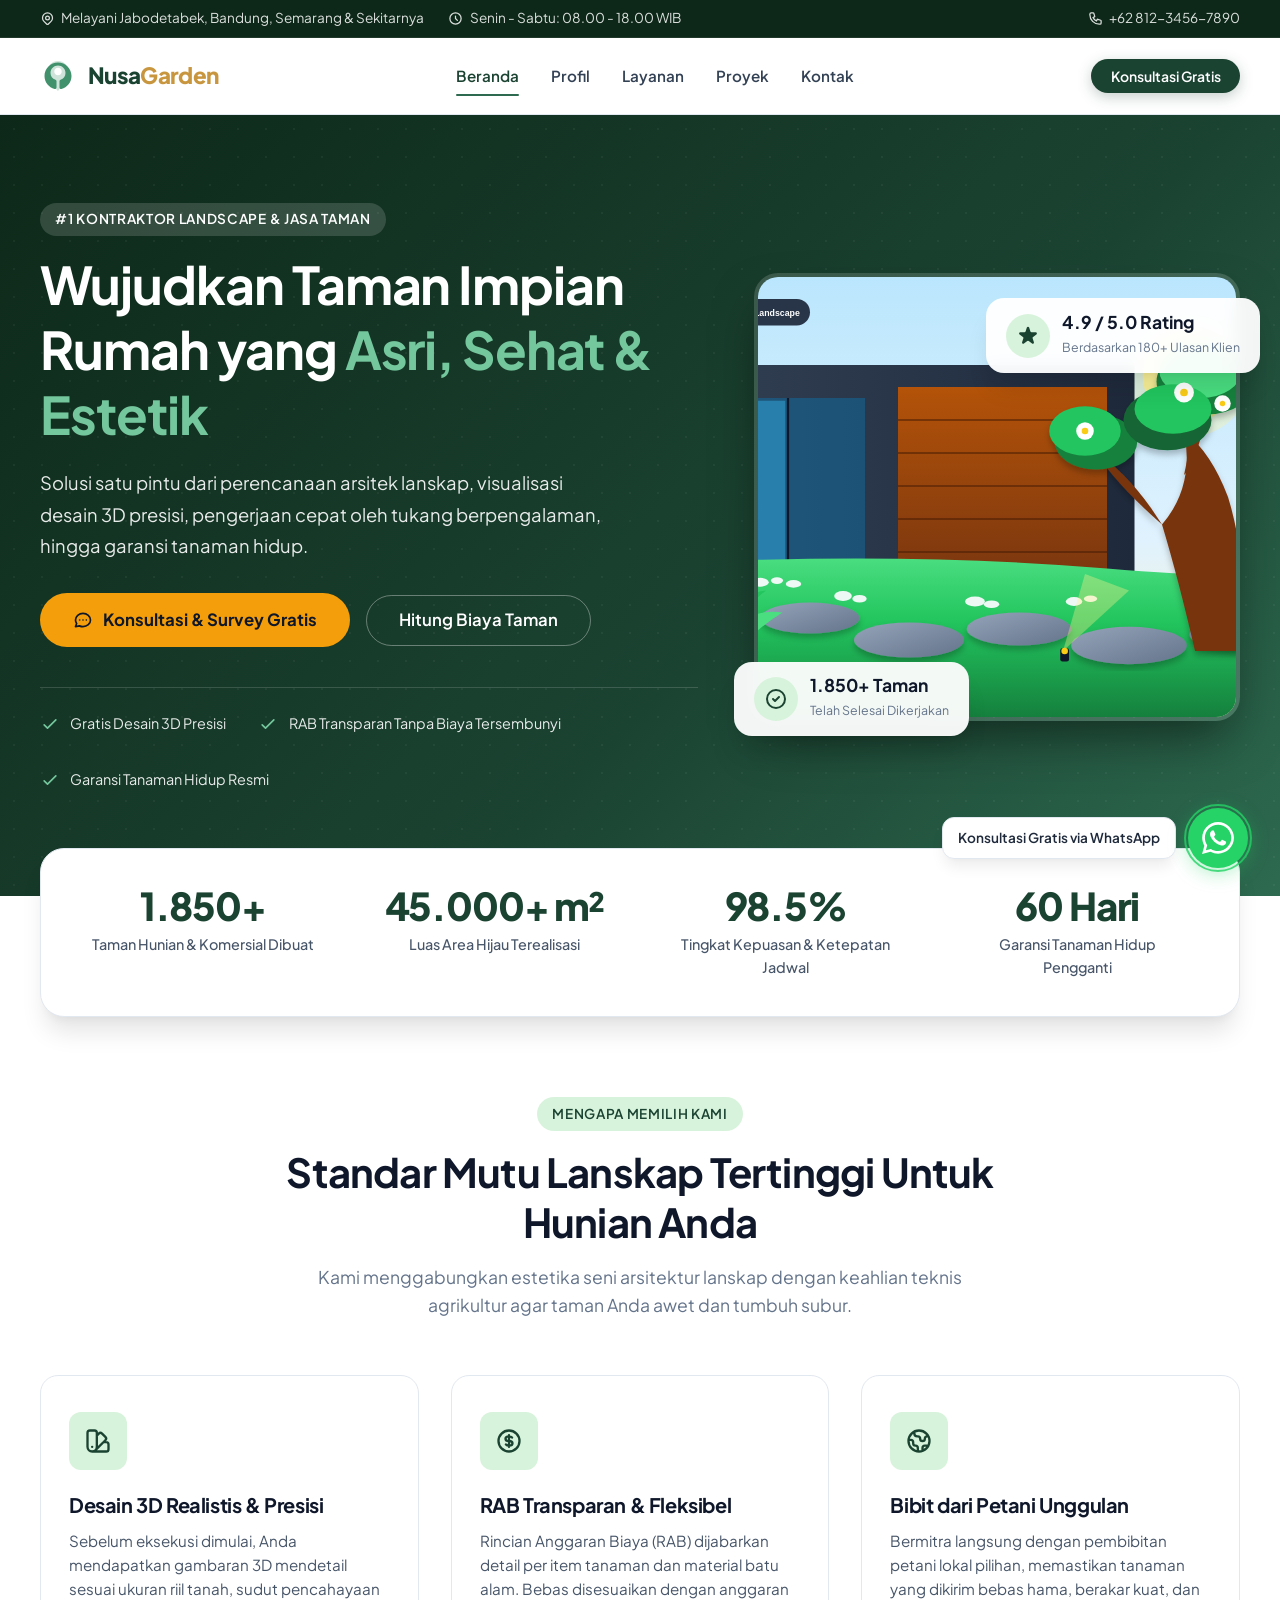
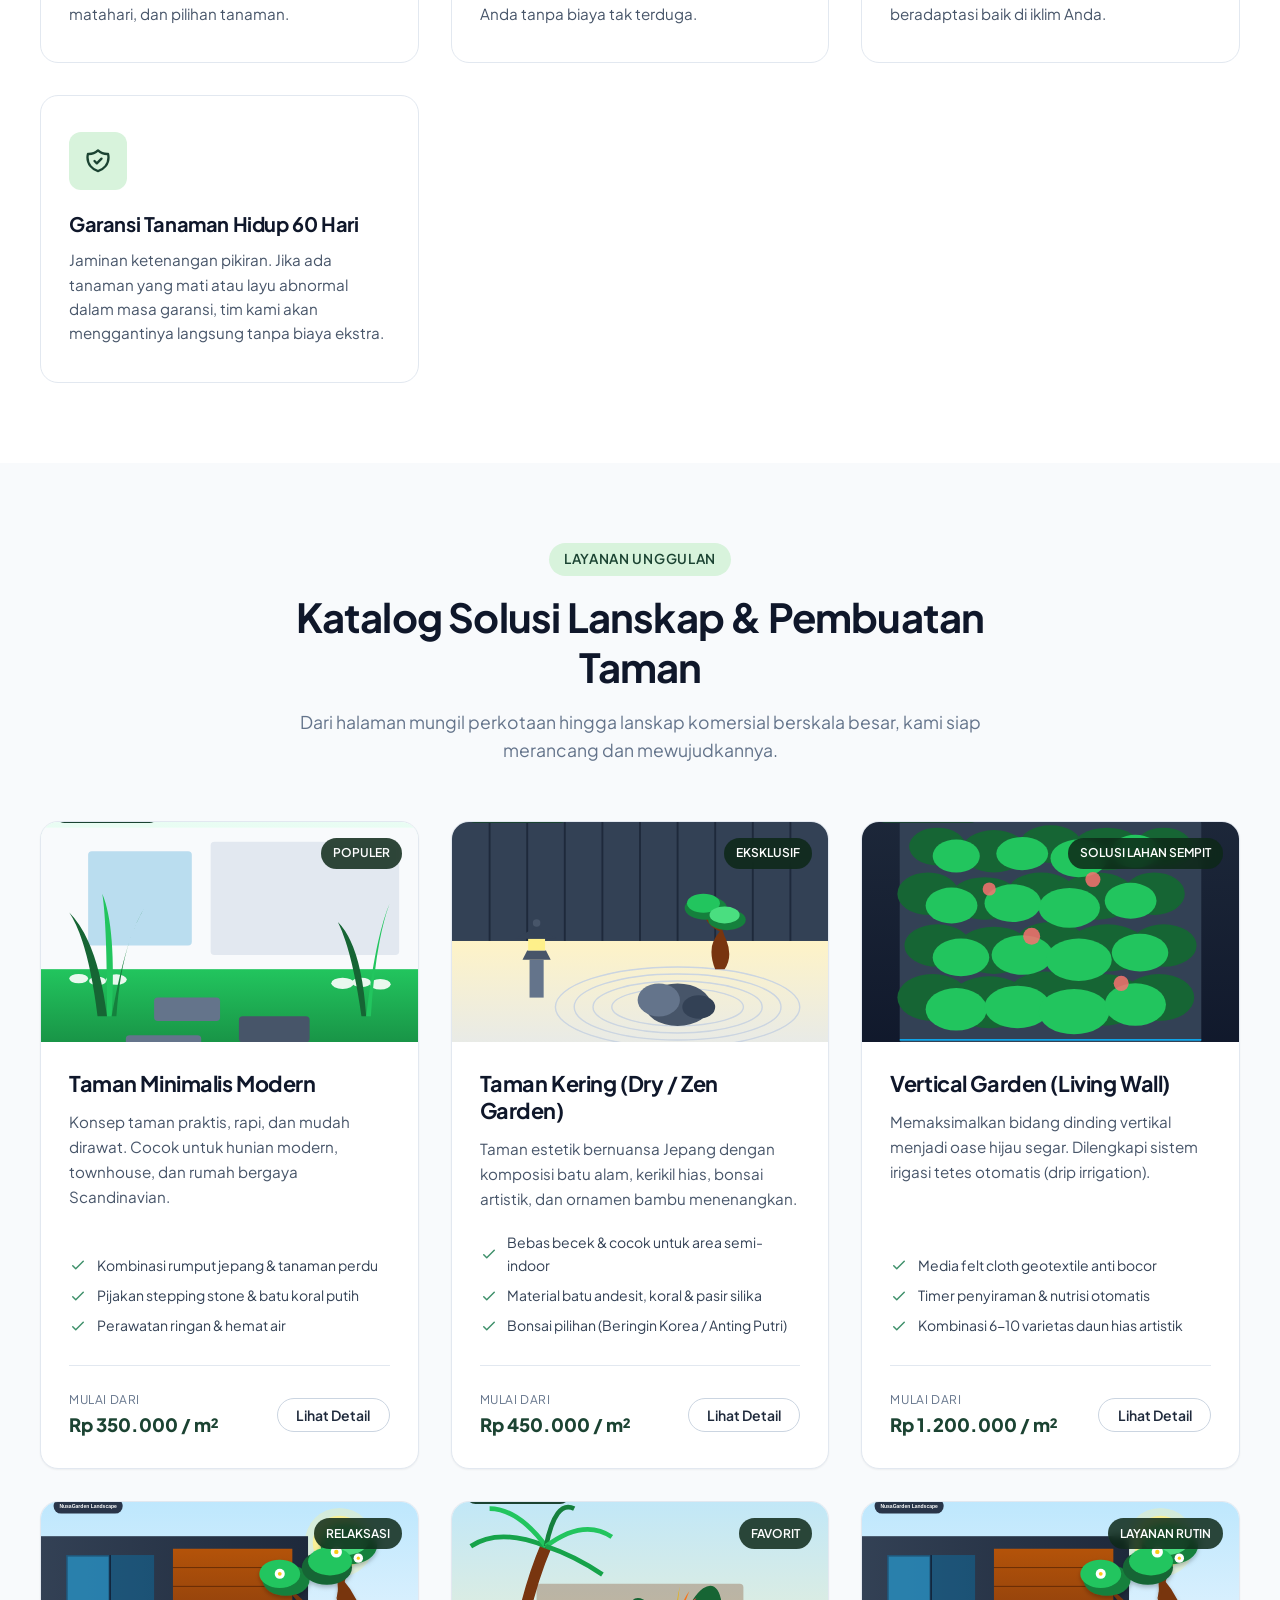
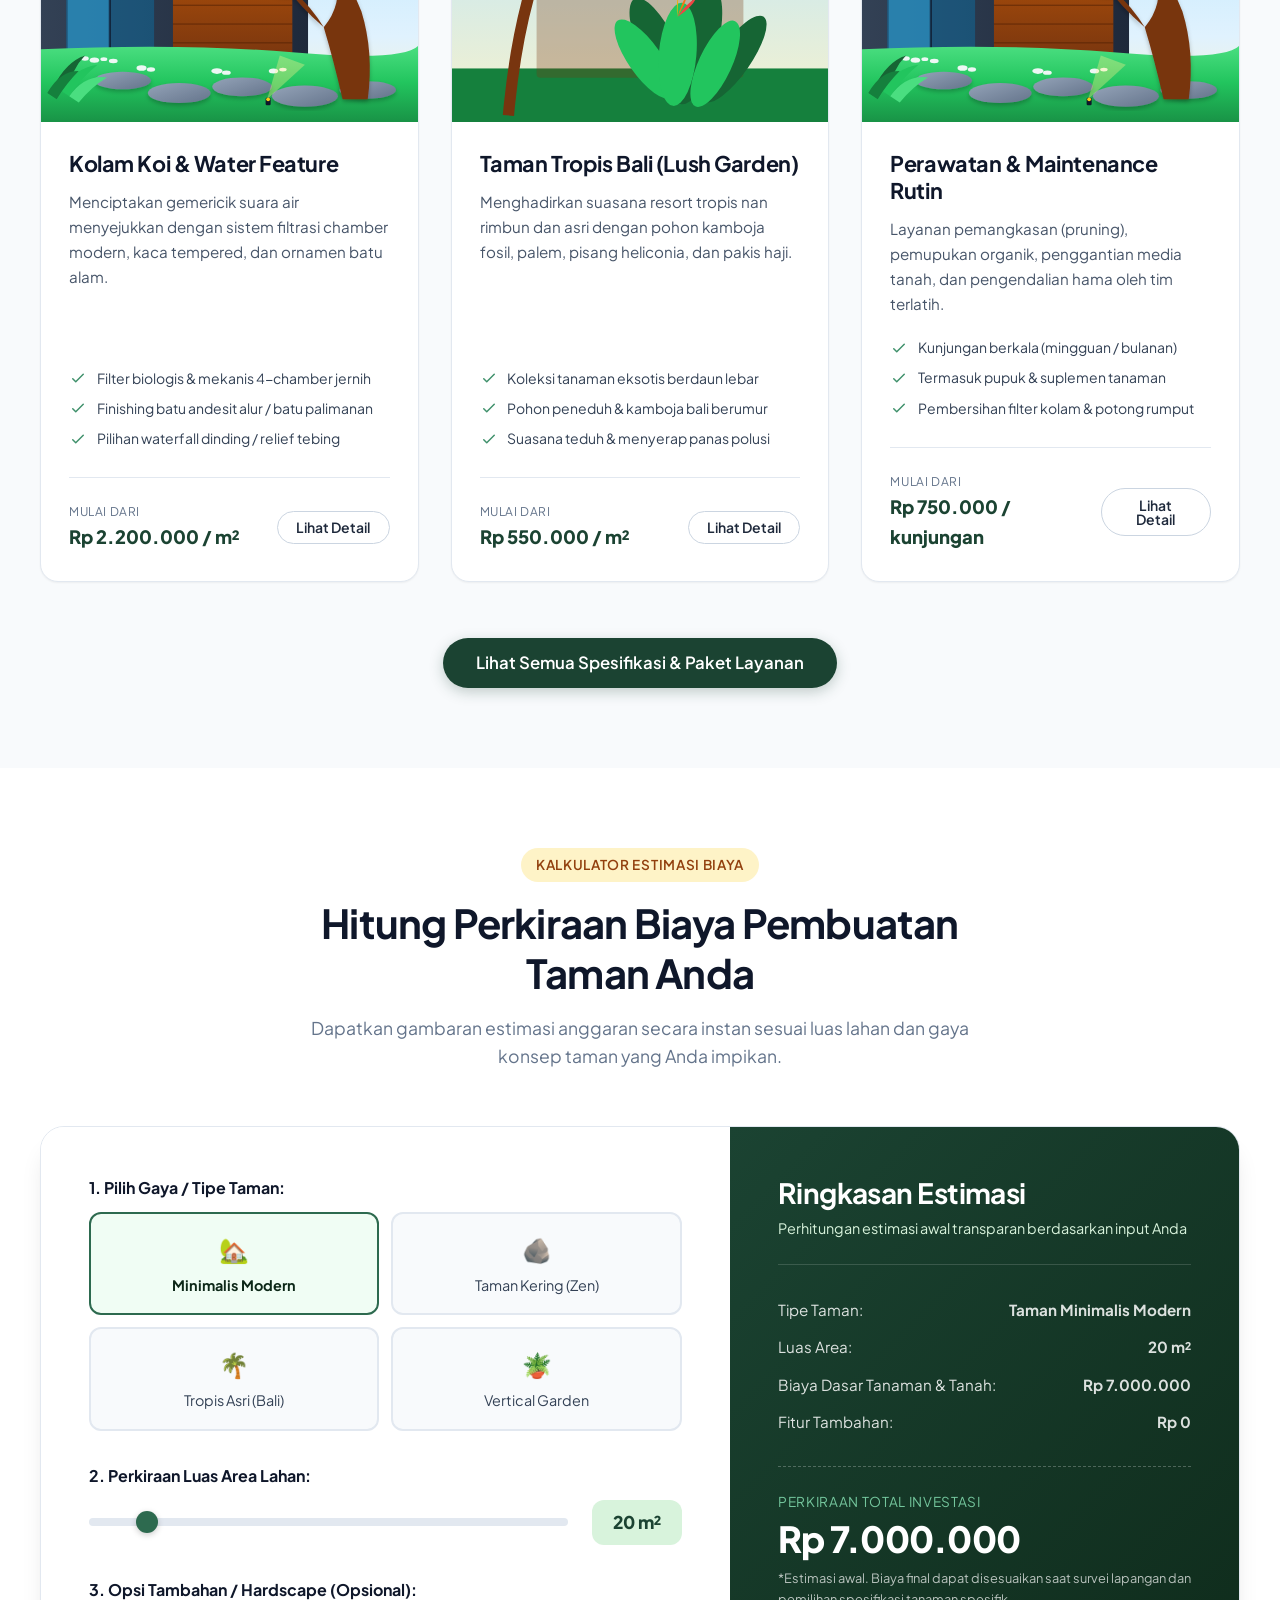
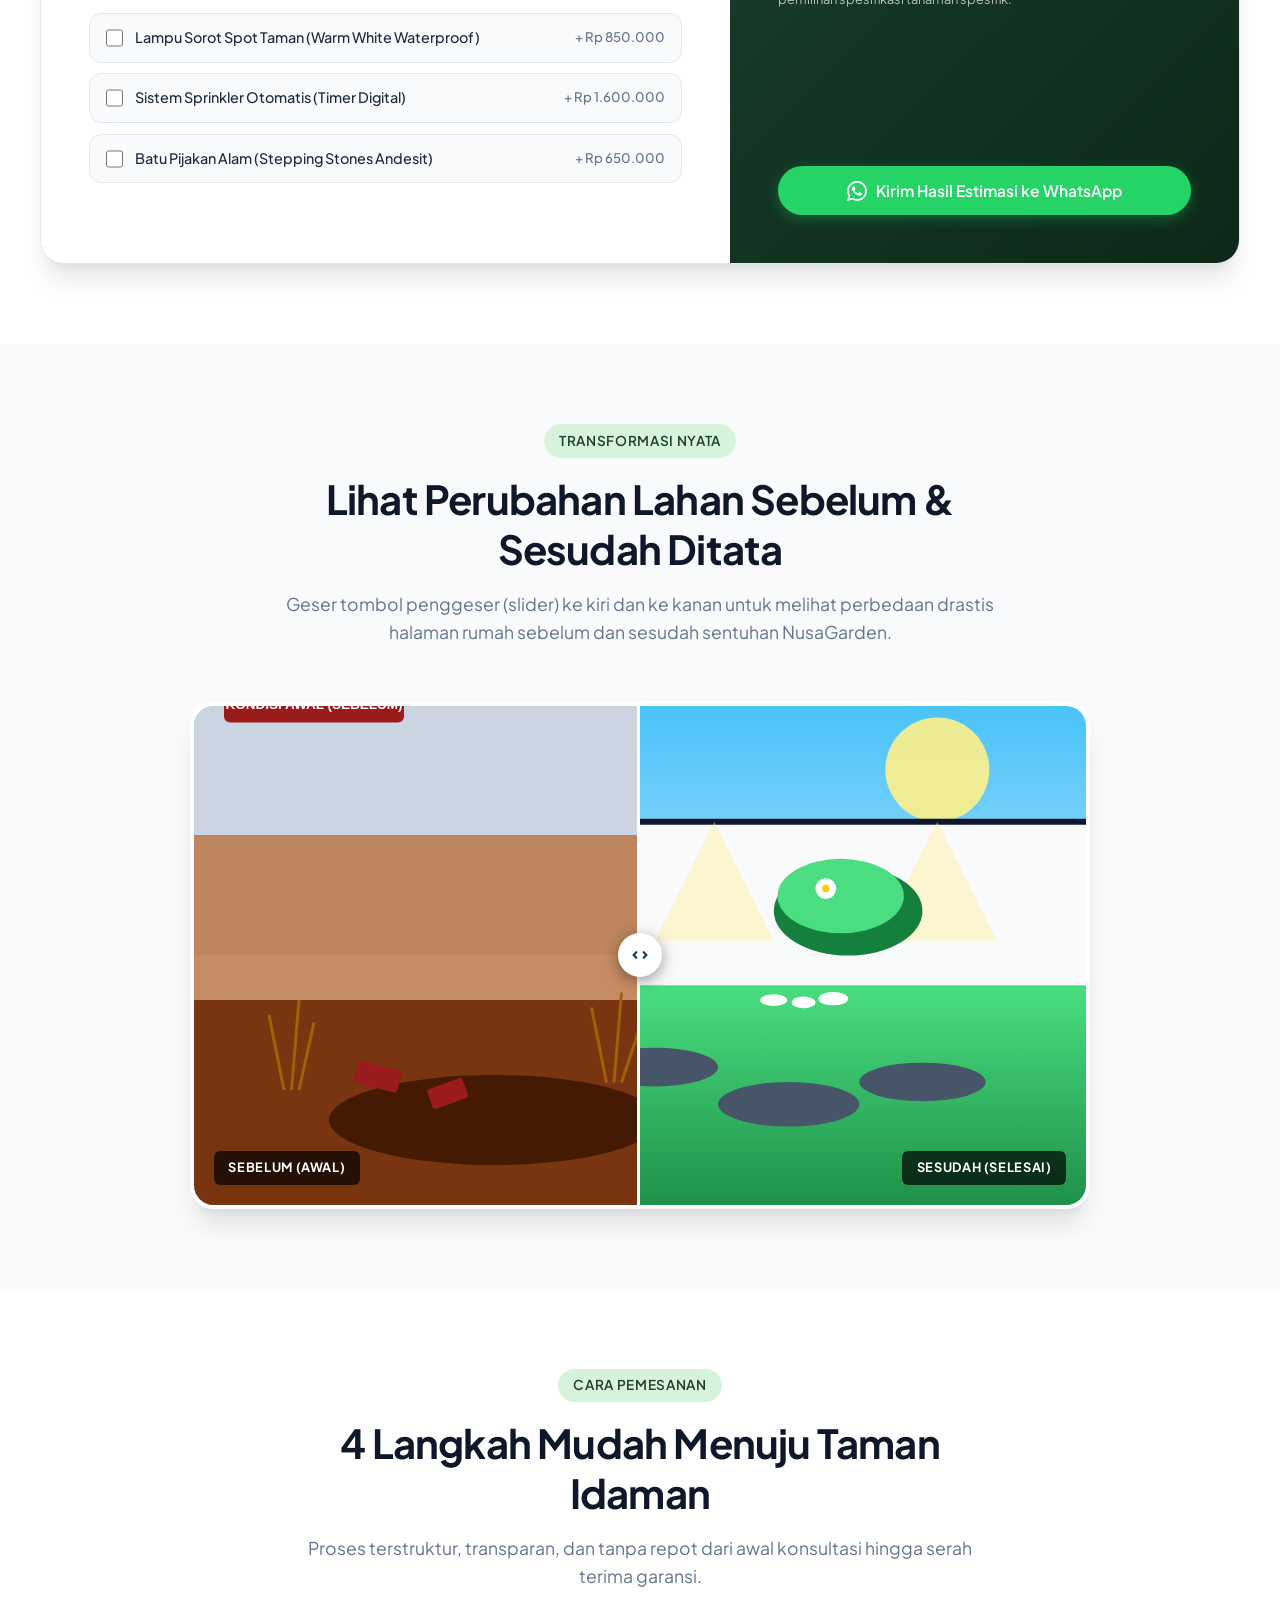
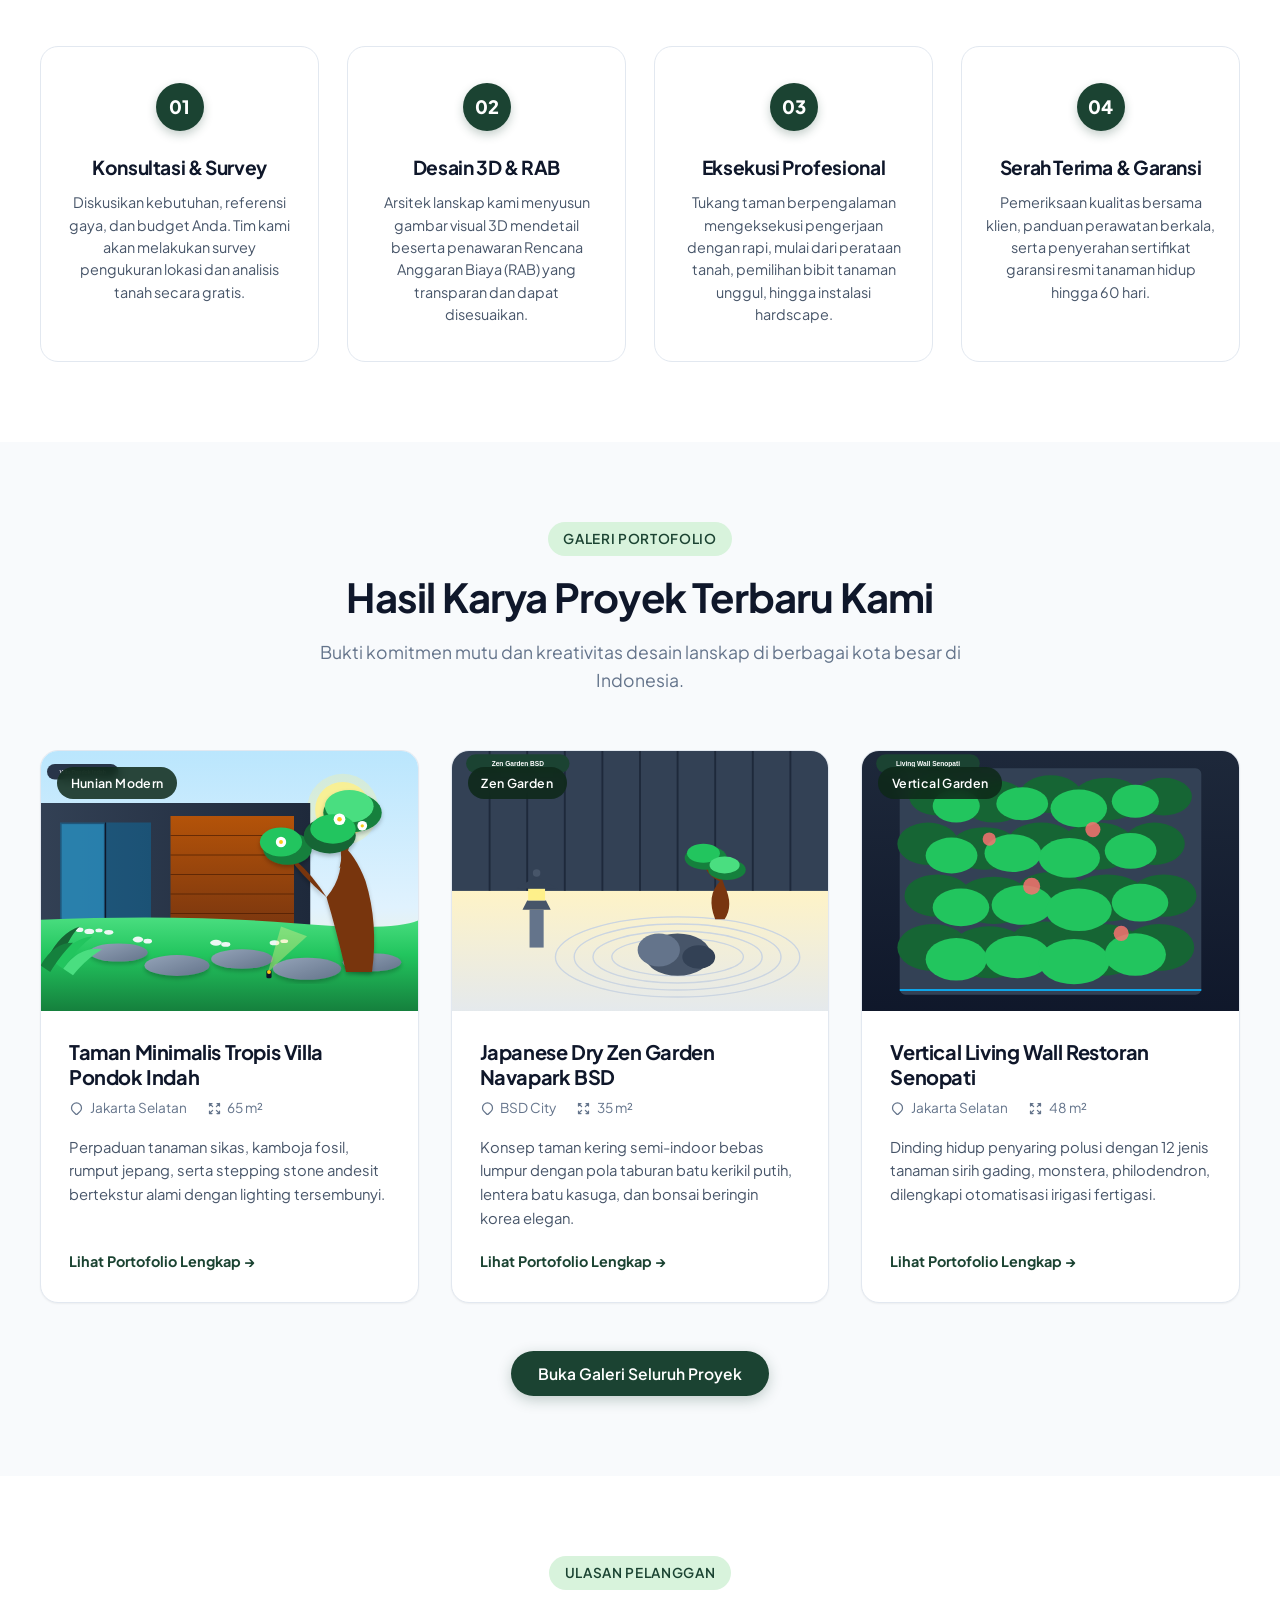
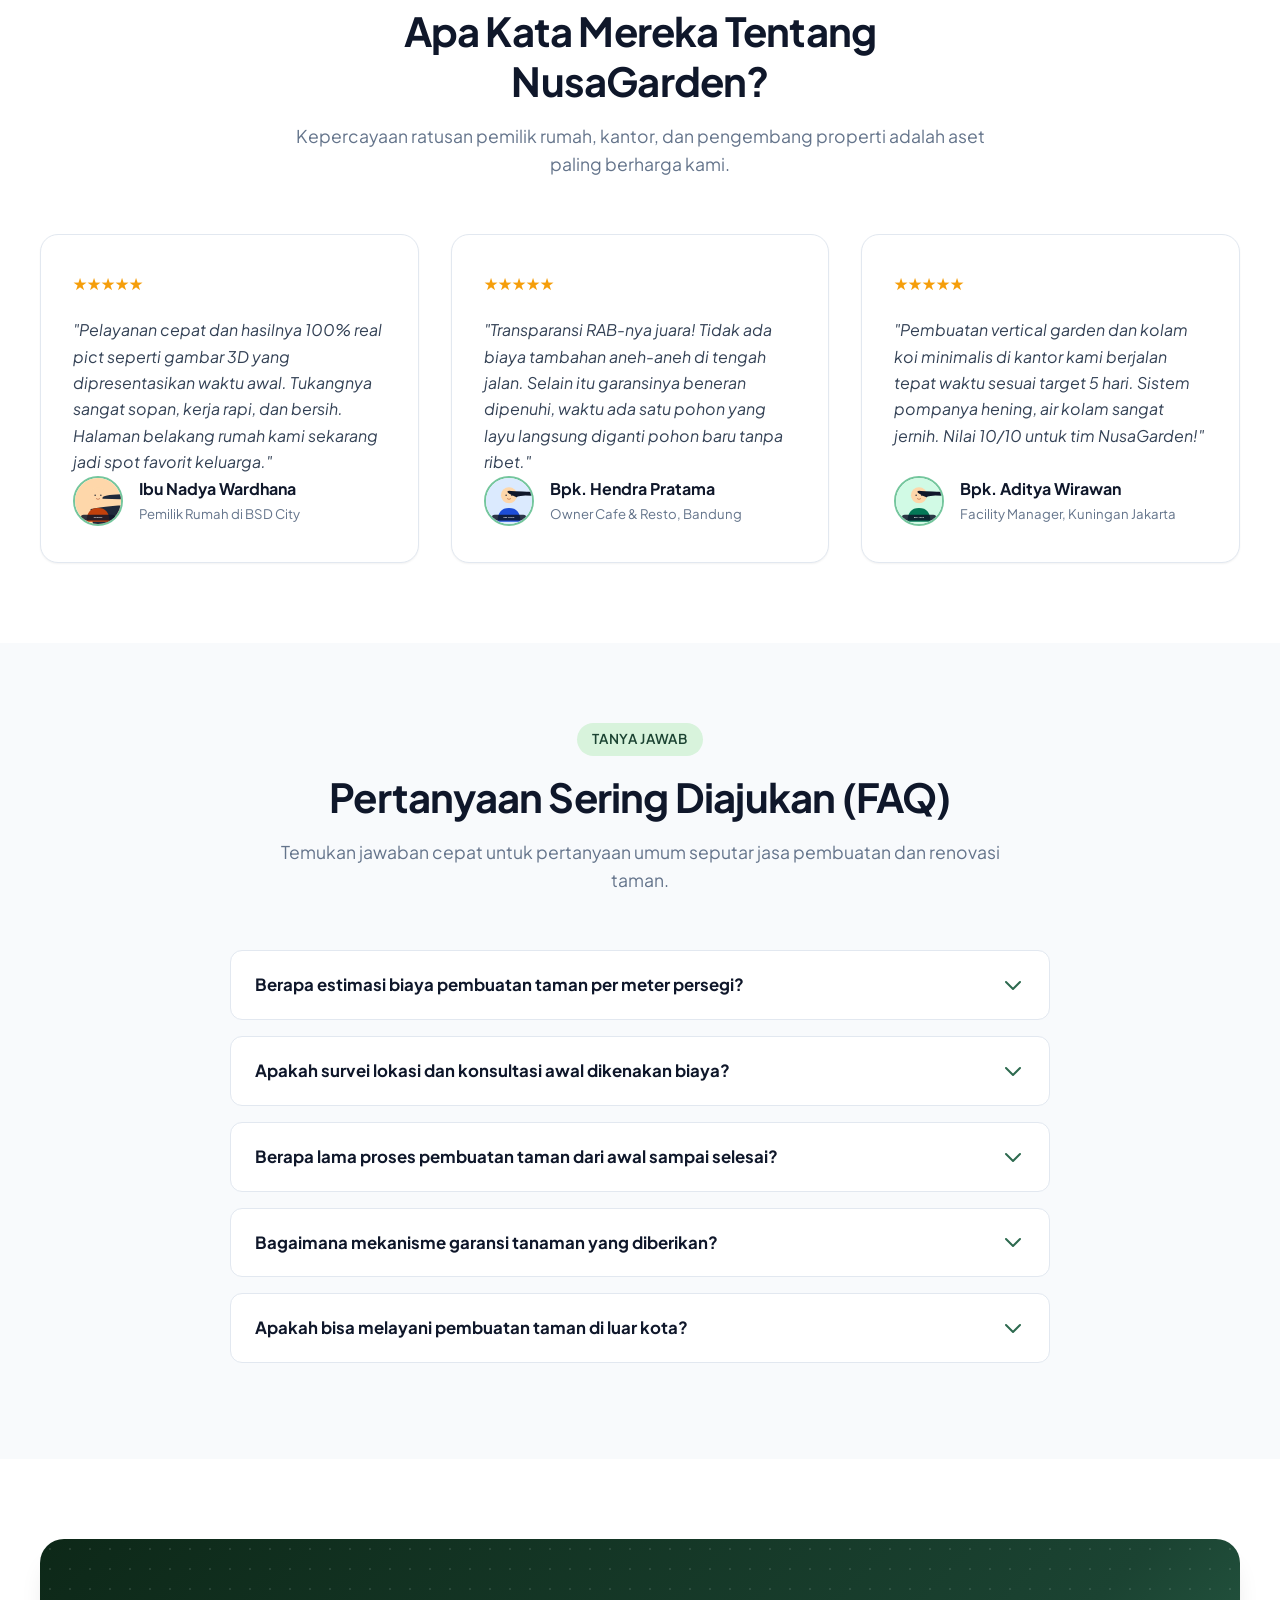
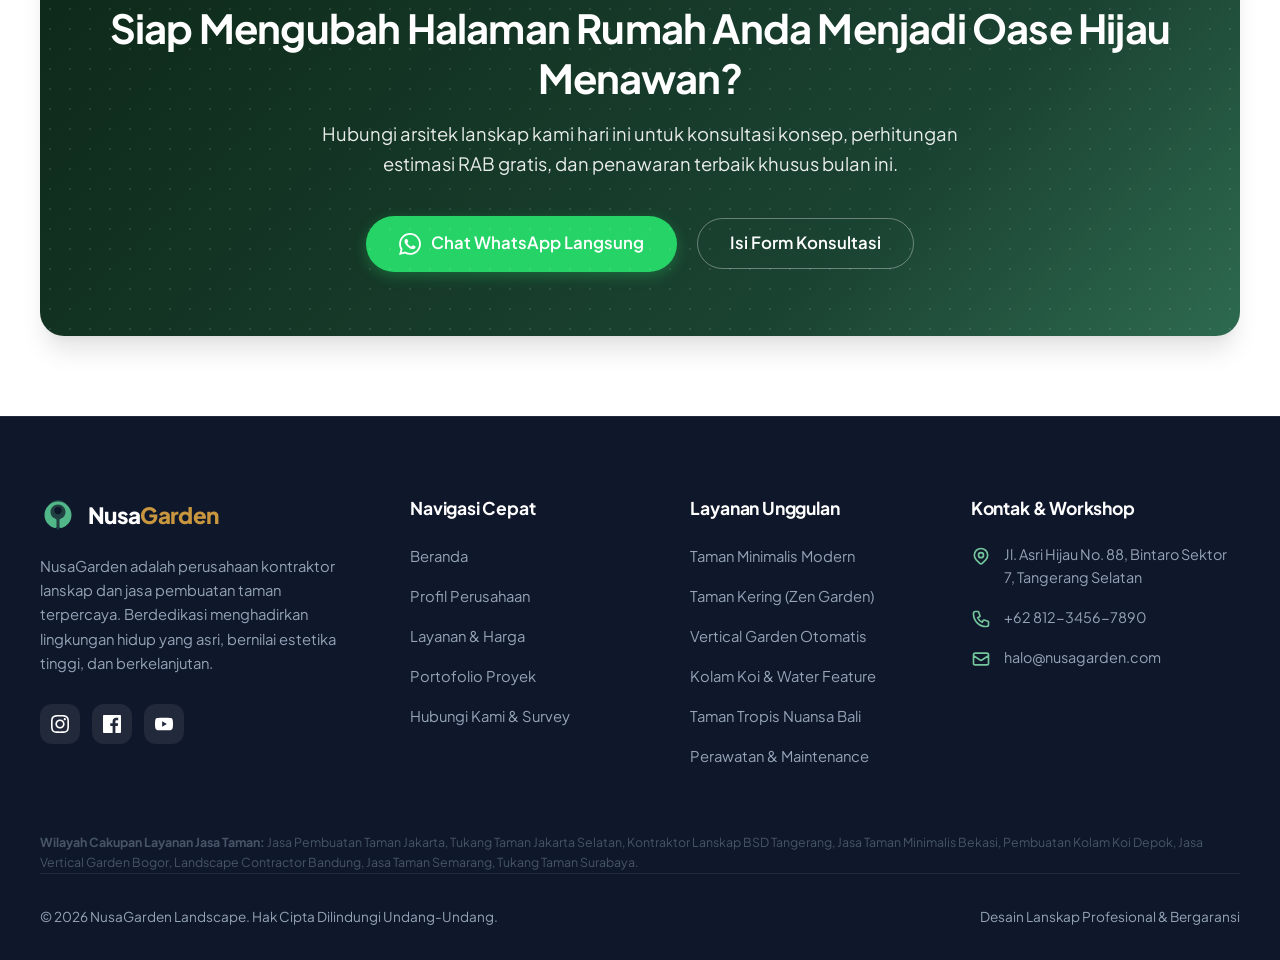
==== commit bd58f467: "Update image references across multiple HTML files to use local assets for improved loading performa" ====
--- a/index.html
+++ b/index.html
@@ -19,7 +19,7 @@
   <meta property="og:url" content="https://nusagarden.com/">
   <meta property="og:title" content="Jasa Pembuatan Taman & Kontraktor Landscape Profesional | NusaGarden">
   <meta property="og:description" content="Wujudkan hunian asri dan ruang hijau impian bersama arsitek lanskap berpengalaman. Survey gratis, desain 3D presisi, dan garansi tanaman hidup.">
-  <meta property="og:image" content="https://images.unsplash.com/photo-1558904541-efa8c4a08931?auto=format&fit=crop&w=1200&h=630&q=80">
+  <meta property="og:image" content="https://nusagarden.com/assets/images/hero-garden.svg">
   <meta property="og:site_name" content="NusaGarden">
   <meta property="og:locale" content="id_ID">
 
@@ -28,7 +28,7 @@
   <meta name="twitter:url" content="https://nusagarden.com/">
   <meta name="twitter:title" content="Jasa Pembuatan Taman & Kontraktor Landscape Profesional | NusaGarden">
   <meta name="twitter:description" content="Kontraktor taman dan lanskap terbaik di Indonesia. Desain 3D, pengerjaan cepat, RAB transparan & garansi resmi.">
-  <meta name="twitter:image" content="https://images.unsplash.com/photo-1558904541-efa8c4a08931?auto=format&fit=crop&w=1200&h=630&q=80">
+  <meta name="twitter:image" content="https://nusagarden.com/assets/images/hero-garden.svg">
 
   <!-- Favicon -->
   <link rel="icon" type="image/svg+xml" href="data:image/svg+xml,<svg xmlns='http://www.w3.org/2000/svg' viewBox='0 0 24 24' fill='%232d6a4f'><path d='M12 2L9.5 7.5L4 8.5L8 12.5L7 18L12 15L17 18L16 12.5L20 8.5L14.5 7.5L12 2Z'/></svg>">
@@ -47,7 +47,7 @@
     "@context": "https://schema.org",
     "@type": "HomeAndConstructionBusiness",
     "name": "NusaGarden Landscape",
-    "image": "https://images.unsplash.com/photo-1558904541-efa8c4a08931?auto=format&fit=crop&w=1200&h=630&q=80",
+    "image": "https://nusagarden.com/assets/images/hero-garden.svg",
     "@id": "https://nusagarden.com/#organization",
     "url": "https://nusagarden.com",
     "telephone": "+6281234567890",
@@ -230,7 +230,7 @@
 
         <div class="hero-visual">
           <div class="hero-card-main">
-            <img src="https://images.unsplash.com/photo-1558904541-efa8c4a08931?auto=format&fit=crop&w=800&q=80" alt="Pembuatan Taman Minimalis Modern NusaGarden" width="800" height="440">
+            <img src="assets/images/hero-garden.svg" alt="Pembuatan Taman Minimalis Modern NusaGarden" width="800" height="440">
           </div>
           <div class="hero-badge-float badge-float-1">
             <div class="badge-float-icon">
@@ -336,7 +336,7 @@
           <!-- Service 1 -->
           <article class="service-card">
             <div class="service-thumb">
-              <img src="https://images.unsplash.com/photo-1558904541-efa8c4a08931?auto=format&fit=crop&w=600&q=80" alt="Jasa Pembuatan Taman Minimalis Modern" loading="lazy">
+              <img src="assets/images/service-minimalis.svg" alt="Jasa Pembuatan Taman Minimalis Modern" loading="lazy">
               <span class="service-tag">Populer</span>
             </div>
             <div class="service-body">
@@ -369,7 +369,7 @@
           <!-- Service 2 -->
           <article class="service-card">
             <div class="service-thumb">
-              <img src="https://images.unsplash.com/photo-1513836279014-a89f7a76ae86?auto=format&fit=crop&w=600&q=80" alt="Taman Kering Japanese Zen Garden" loading="lazy">
+              <img src="assets/images/service-kering.svg" alt="Taman Kering Japanese Zen Garden" loading="lazy">
               <span class="service-tag">Eksklusif</span>
             </div>
             <div class="service-body">
@@ -402,7 +402,7 @@
           <!-- Service 3 -->
           <article class="service-card">
             <div class="service-thumb">
-              <img src="https://images.unsplash.com/photo-1598902108854-10e335adac99?auto=format&fit=crop&w=600&q=80" alt="Vertical Garden Dinding Hijau" loading="lazy">
+              <img src="assets/images/service-vertical.svg" alt="Vertical Garden Dinding Hijau" loading="lazy">
               <span class="service-tag">Solusi Lahan Sempit</span>
             </div>
             <div class="service-body">
@@ -435,7 +435,7 @@
           <!-- Service 4 -->
           <article class="service-card">
             <div class="service-thumb">
-              <img src="https://images.unsplash.com/photo-1544984243-ec57ea16fe25?auto=format&fit=crop&w=600&q=80" alt="Kolam Koi Minimalis dan Air Terjun" loading="lazy">
+              <img src="assets/images/service-kolam.svg" alt="Kolam Koi Minimalis dan Air Terjun" loading="lazy">
               <span class="service-tag">Relaksasi</span>
             </div>
             <div class="service-body">
@@ -468,7 +468,7 @@
           <!-- Service 5 -->
           <article class="service-card">
             <div class="service-thumb">
-              <img src="https://images.unsplash.com/photo-1592150621744-aca64f48394a?auto=format&fit=crop&w=600&q=80" alt="Taman Tropis Nuansa Bali" loading="lazy">
+              <img src="assets/images/service-tropis.svg" alt="Taman Tropis Nuansa Bali" loading="lazy">
               <span class="service-tag">Favorit</span>
             </div>
             <div class="service-body">
@@ -501,7 +501,7 @@
           <!-- Service 6 -->
           <article class="service-card">
             <div class="service-thumb">
-              <img src="https://images.unsplash.com/photo-1585320806297-9794b3e4eeae?auto=format&fit=crop&w=600&q=80" alt="Perawatan dan Maintenance Taman Rutin" loading="lazy">
+              <img src="assets/images/service-perawatan.svg" alt="Perawatan dan Maintenance Taman Rutin" loading="lazy">
               <span class="service-tag">Layanan Rutin</span>
             </div>
             <div class="service-body">
@@ -687,13 +687,13 @@
         <div class="before-after-container">
           <!-- After Image (Full background) -->
           <div class="ba-image ba-after">
-            <img src="https://images.unsplash.com/photo-1558904541-efa8c4a08931?auto=format&fit=crop&w=1200&q=80" alt="Halaman Sesudah Pengerjaan Taman NusaGarden">
+            <img src="assets/images/after-garden.svg" alt="Halaman Sesudah Pengerjaan Taman NusaGarden">
             <span class="ba-label ba-label-after">Sesudah (Selesai)</span>
           </div>
 
           <!-- Before Image (Clipped overlay) -->
           <div class="ba-image ba-before">
-            <img src="https://images.unsplash.com/photo-1590682680695-43b964a3ae17?auto=format&fit=crop&w=1200&q=80" alt="Halaman Sebelum Pengerjaan Taman">
+            <img src="assets/images/before-garden.svg" alt="Halaman Sebelum Pengerjaan Taman">
             <span class="ba-label ba-label-before">Sebelum (Awal)</span>
           </div>
 
@@ -755,7 +755,7 @@
           <!-- Item 1 -->
           <article class="project-card" data-category="residential" data-location="Pondok Indah, Jakarta" data-area="65 m²" data-duration="6 Hari">
             <div class="project-img-wrapper">
-              <img src="https://images.unsplash.com/photo-1558904541-efa8c4a08931?auto=format&fit=crop&w=600&q=80" alt="Taman Minimalis Modern Pondok Indah" loading="lazy">
+              <img src="assets/images/project-pondokindah.svg" alt="Taman Minimalis Modern Pondok Indah" loading="lazy">
               <span class="project-category-badge">Hunian Modern</span>
             </div>
             <div class="project-body">
@@ -778,7 +778,7 @@
           <!-- Item 2 -->
           <article class="project-card" data-category="zen" data-location="BSD City, Tangerang" data-area="35 m²" data-duration="4 Hari">
             <div class="project-img-wrapper">
-              <img src="https://images.unsplash.com/photo-1513836279014-a89f7a76ae86?auto=format&fit=crop&w=600&q=80" alt="Taman Kering Japanese Zen Garden BSD" loading="lazy">
+              <img src="assets/images/project-bsd.svg" alt="Taman Kering Japanese Zen Garden BSD" loading="lazy">
               <span class="project-category-badge">Zen Garden</span>
             </div>
             <div class="project-body">
@@ -801,7 +801,7 @@
           <!-- Item 3 -->
           <article class="project-card" data-category="vertical" data-location="Senopati, Jakarta" data-area="48 m²" data-duration="5 Hari">
             <div class="project-img-wrapper">
-              <img src="https://images.unsplash.com/photo-1598902108854-10e335adac99?auto=format&fit=crop&w=600&q=80" alt="Vertical Garden Restoran Senopati" loading="lazy">
+              <img src="assets/images/project-senopati.svg" alt="Vertical Garden Restoran Senopati" loading="lazy">
               <span class="project-category-badge">Vertical Garden</span>
             </div>
             <div class="project-body">
@@ -846,7 +846,7 @@
               </p>
             </div>
             <div class="testimonial-author">
-              <img src="https://images.unsplash.com/photo-1534528741775-53994a69daeb?auto=format&fit=crop&w=120&h=120&q=80" alt="Ibu Nadya" class="author-avatar">
+              <img src="assets/images/avatar-nadya.svg" alt="Ibu Nadya" class="author-avatar">
               <div>
                 <div class="author-name">Ibu Nadya Wardhana</div>
                 <div class="author-role">Pemilik Rumah di BSD City</div>
@@ -862,7 +862,7 @@
               </p>
             </div>
             <div class="testimonial-author">
-              <img src="https://images.unsplash.com/photo-1507003211169-0a1dd7228f2d?auto=format&fit=crop&w=120&h=120&q=80" alt="Bpk. Hendra Pratama" class="author-avatar">
+              <img src="assets/images/avatar-hendra.svg" alt="Bpk. Hendra Pratama" class="author-avatar">
               <div>
                 <div class="author-name">Bpk. Hendra Pratama</div>
                 <div class="author-role">Owner Cafe & Resto, Bandung</div>
@@ -878,7 +878,7 @@
               </p>
             </div>
             <div class="testimonial-author">
-              <img src="https://images.unsplash.com/photo-1500648767791-00dcc994a43e?auto=format&fit=crop&w=120&h=120&q=80" alt="Bpk. Aditya Wirawan" class="author-avatar">
+              <img src="assets/images/avatar-aditya.svg" alt="Bpk. Aditya Wirawan" class="author-avatar">
               <div>
                 <div class="author-name">Bpk. Aditya Wirawan</div>
                 <div class="author-role">Facility Manager, Kuningan Jakarta</div>
--- a/assets/css/style.css
+++ b/assets/css/style.css
@@ -1274,15 +1274,24 @@
 }
 
 .ba-before {
+  position: absolute;
+  top: 0;
+  left: 0;
   width: 50%;
+  height: 100%;
   overflow: hidden;
   z-index: 2;
   border-right: 3px solid var(--white);
 }
 
 .ba-before img {
-  width: 900px; /* match container width */
+  position: absolute;
+  top: 0;
+  left: 0;
+  width: var(--ba-container-width, 900px);
+  height: 100%;
   max-width: none;
+  object-fit: cover;
 }
 
 .ba-label {
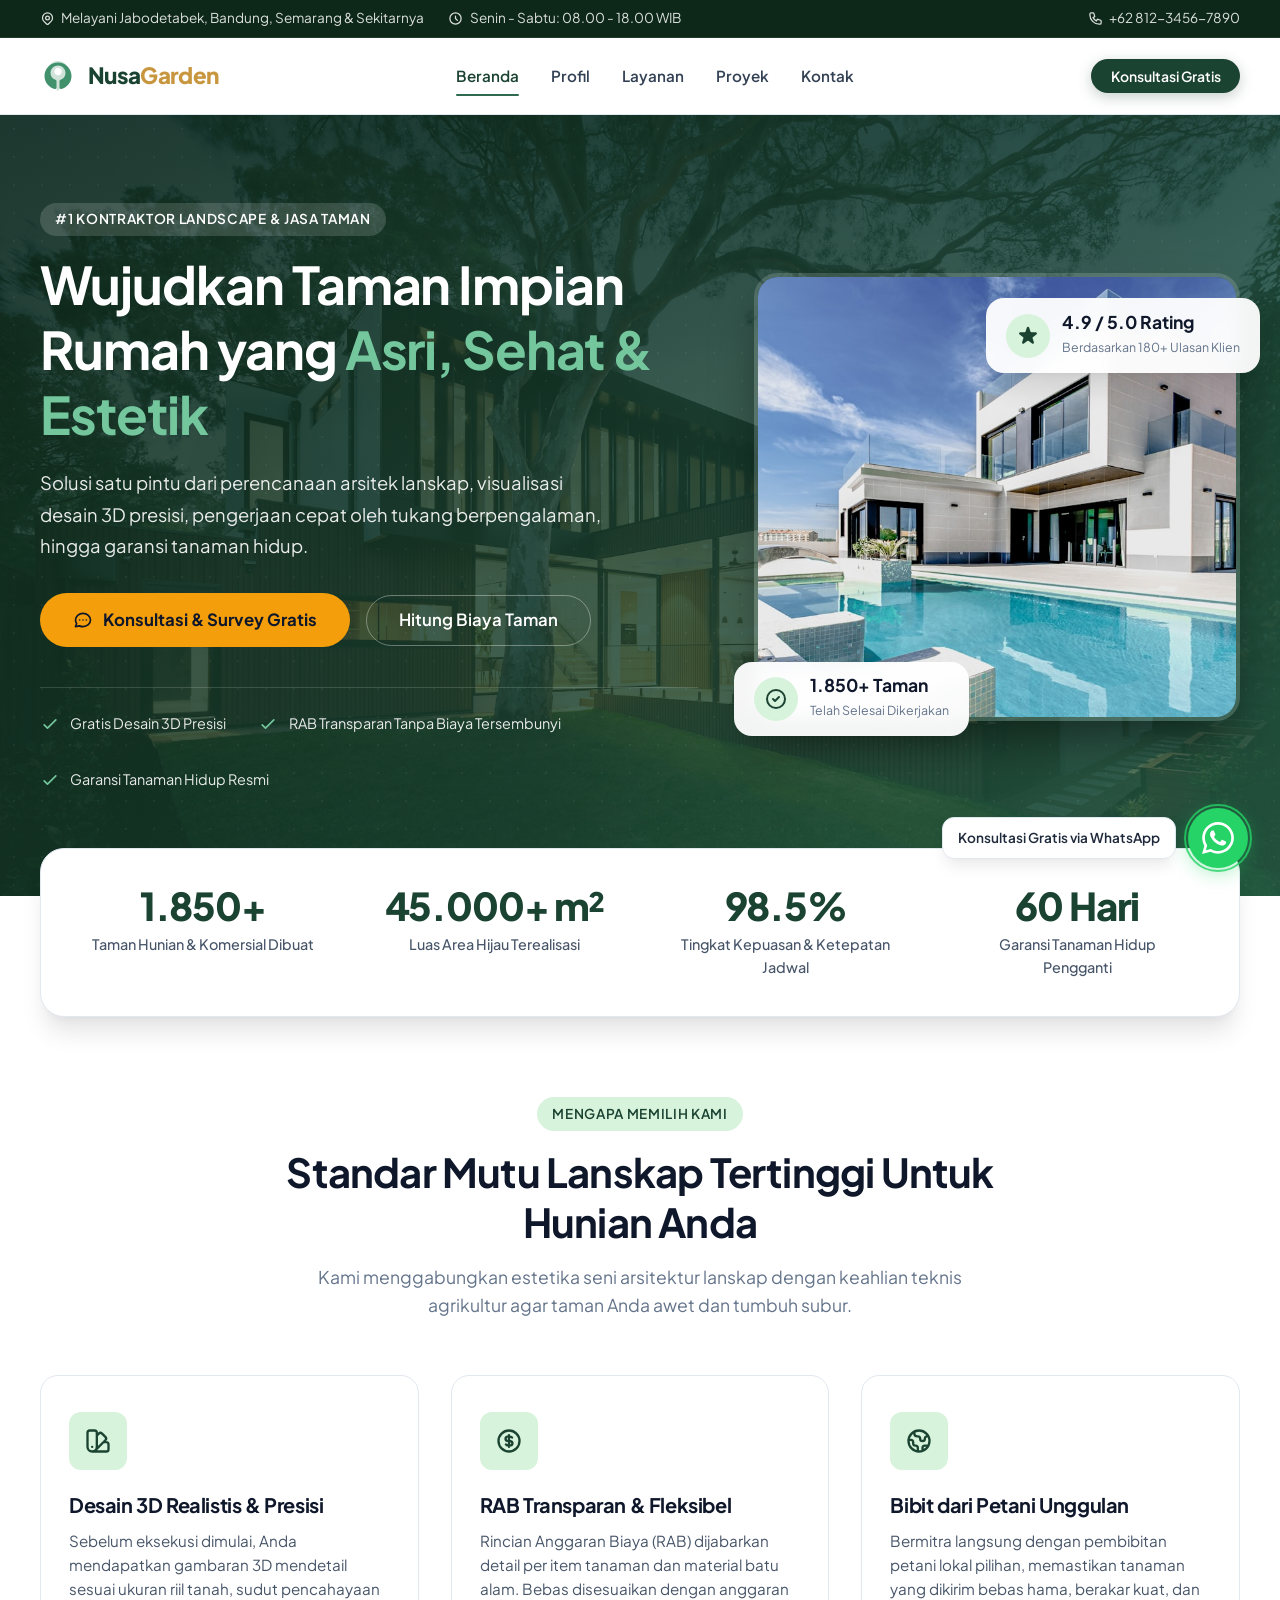
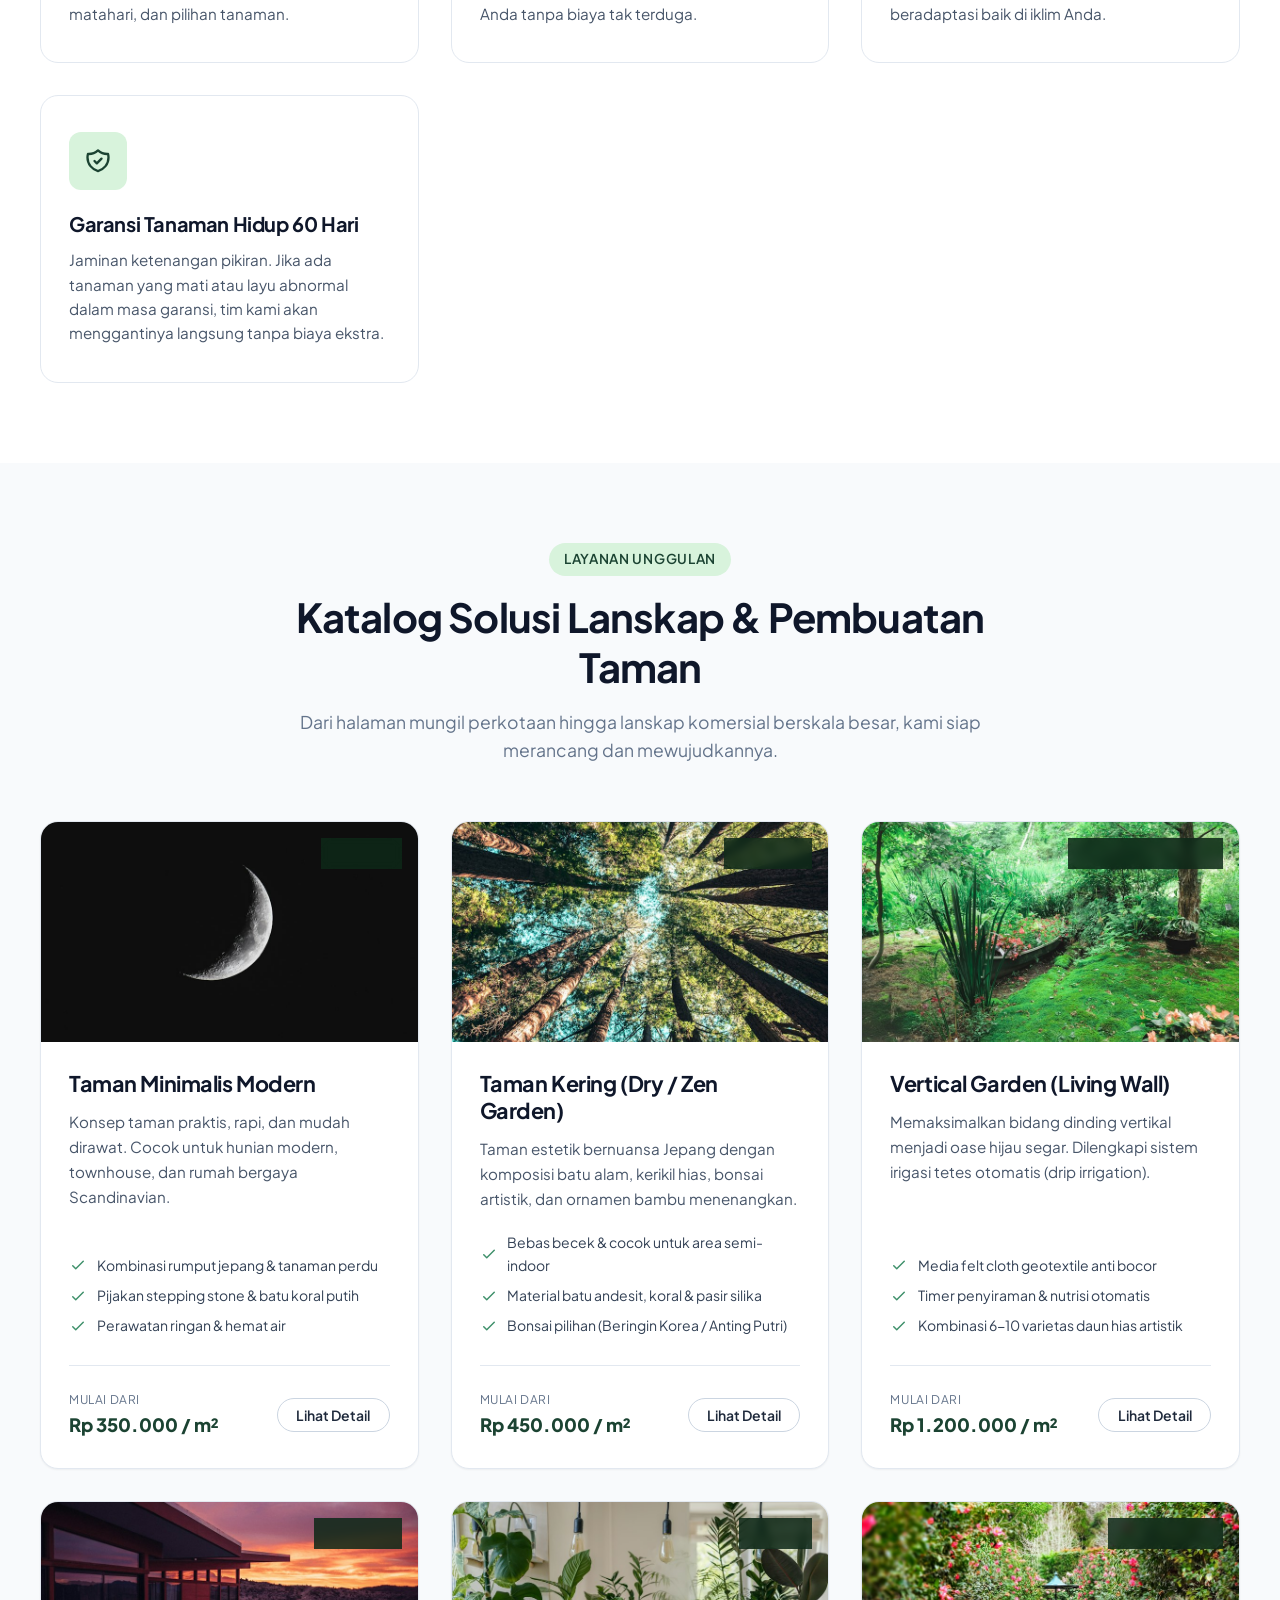
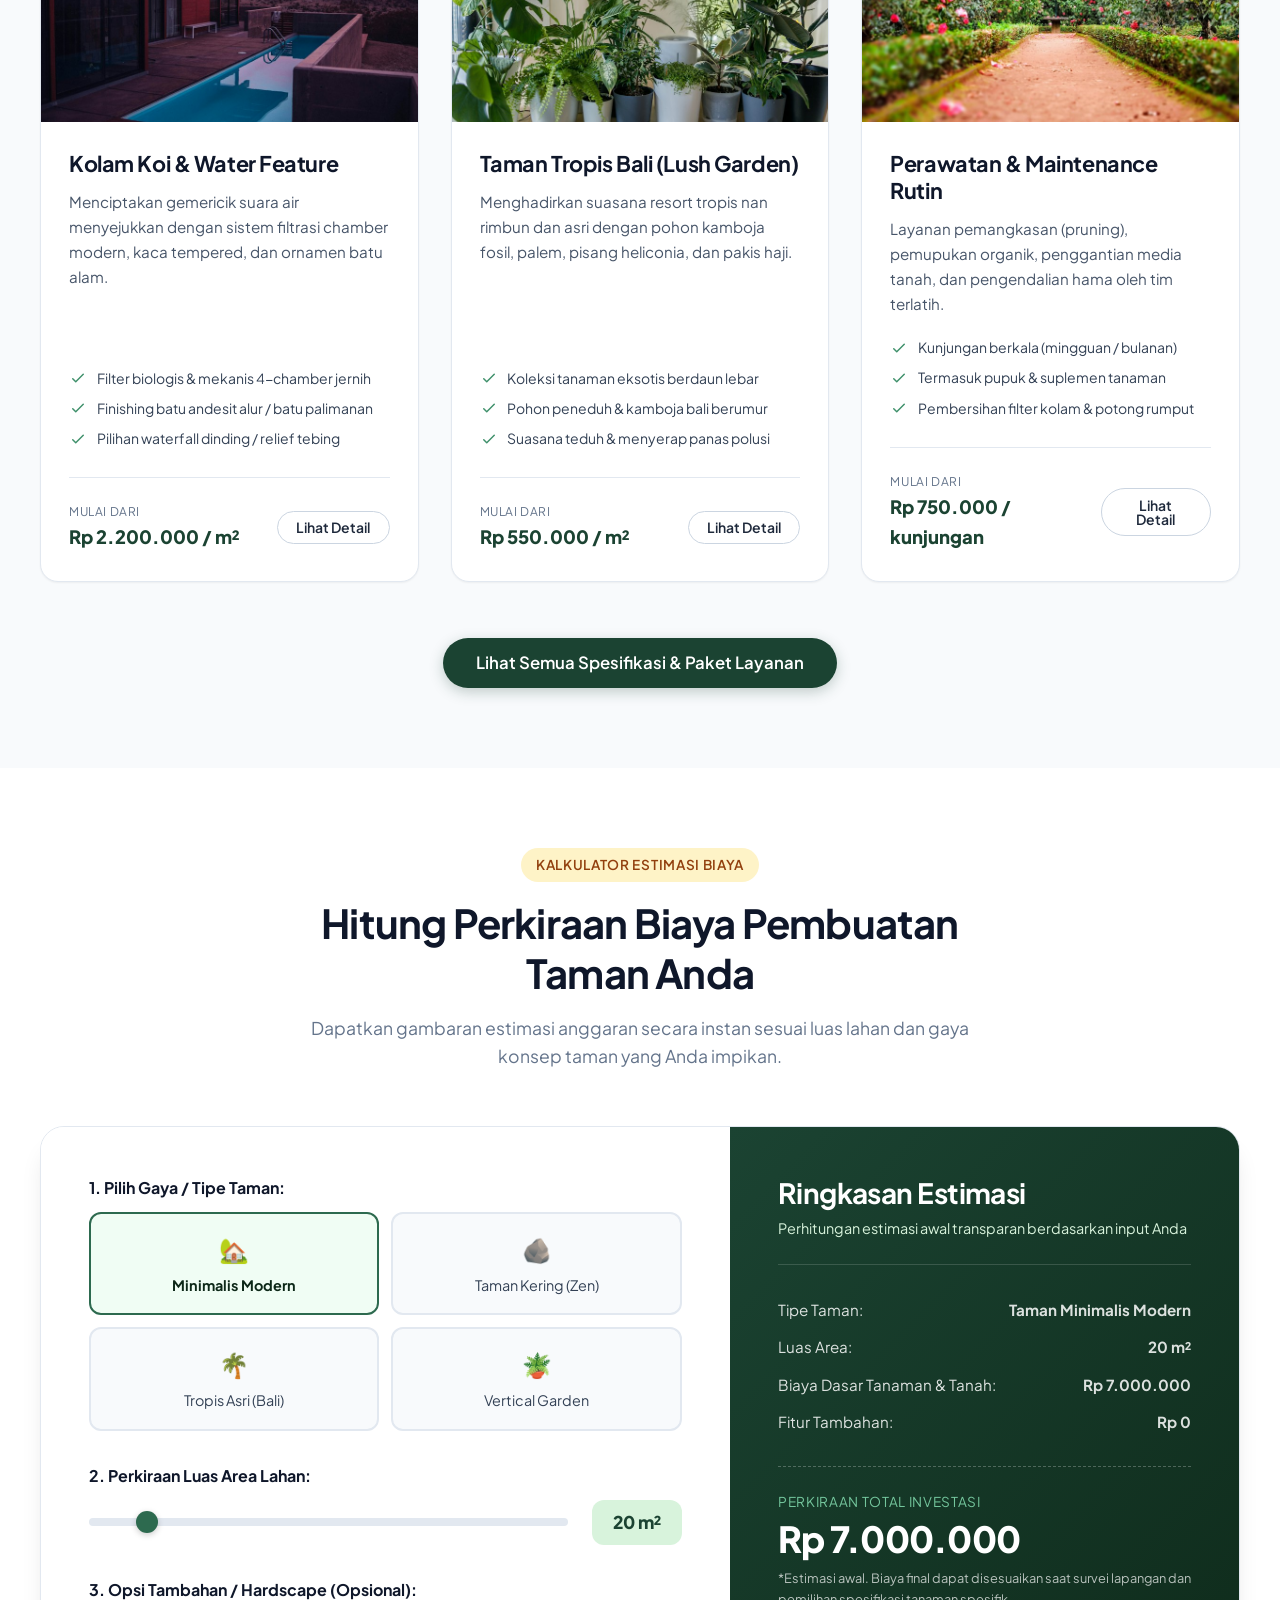
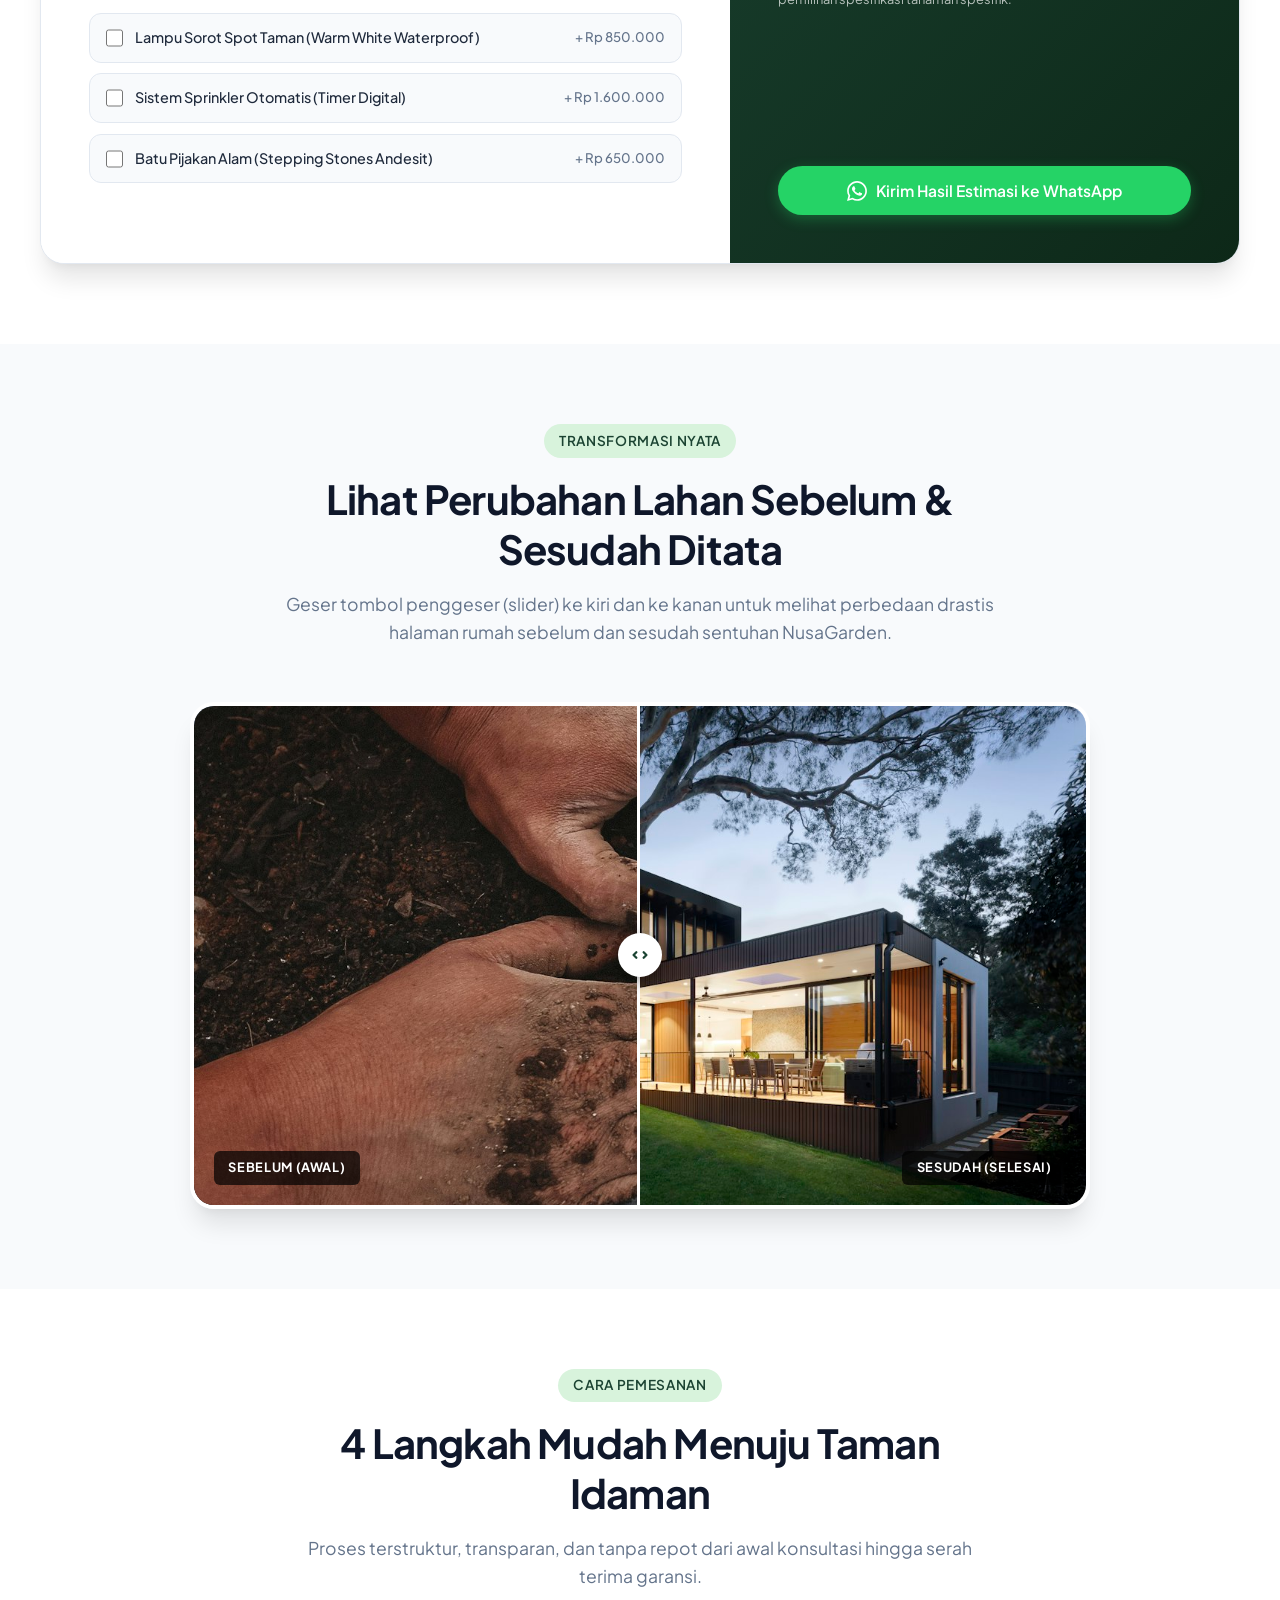
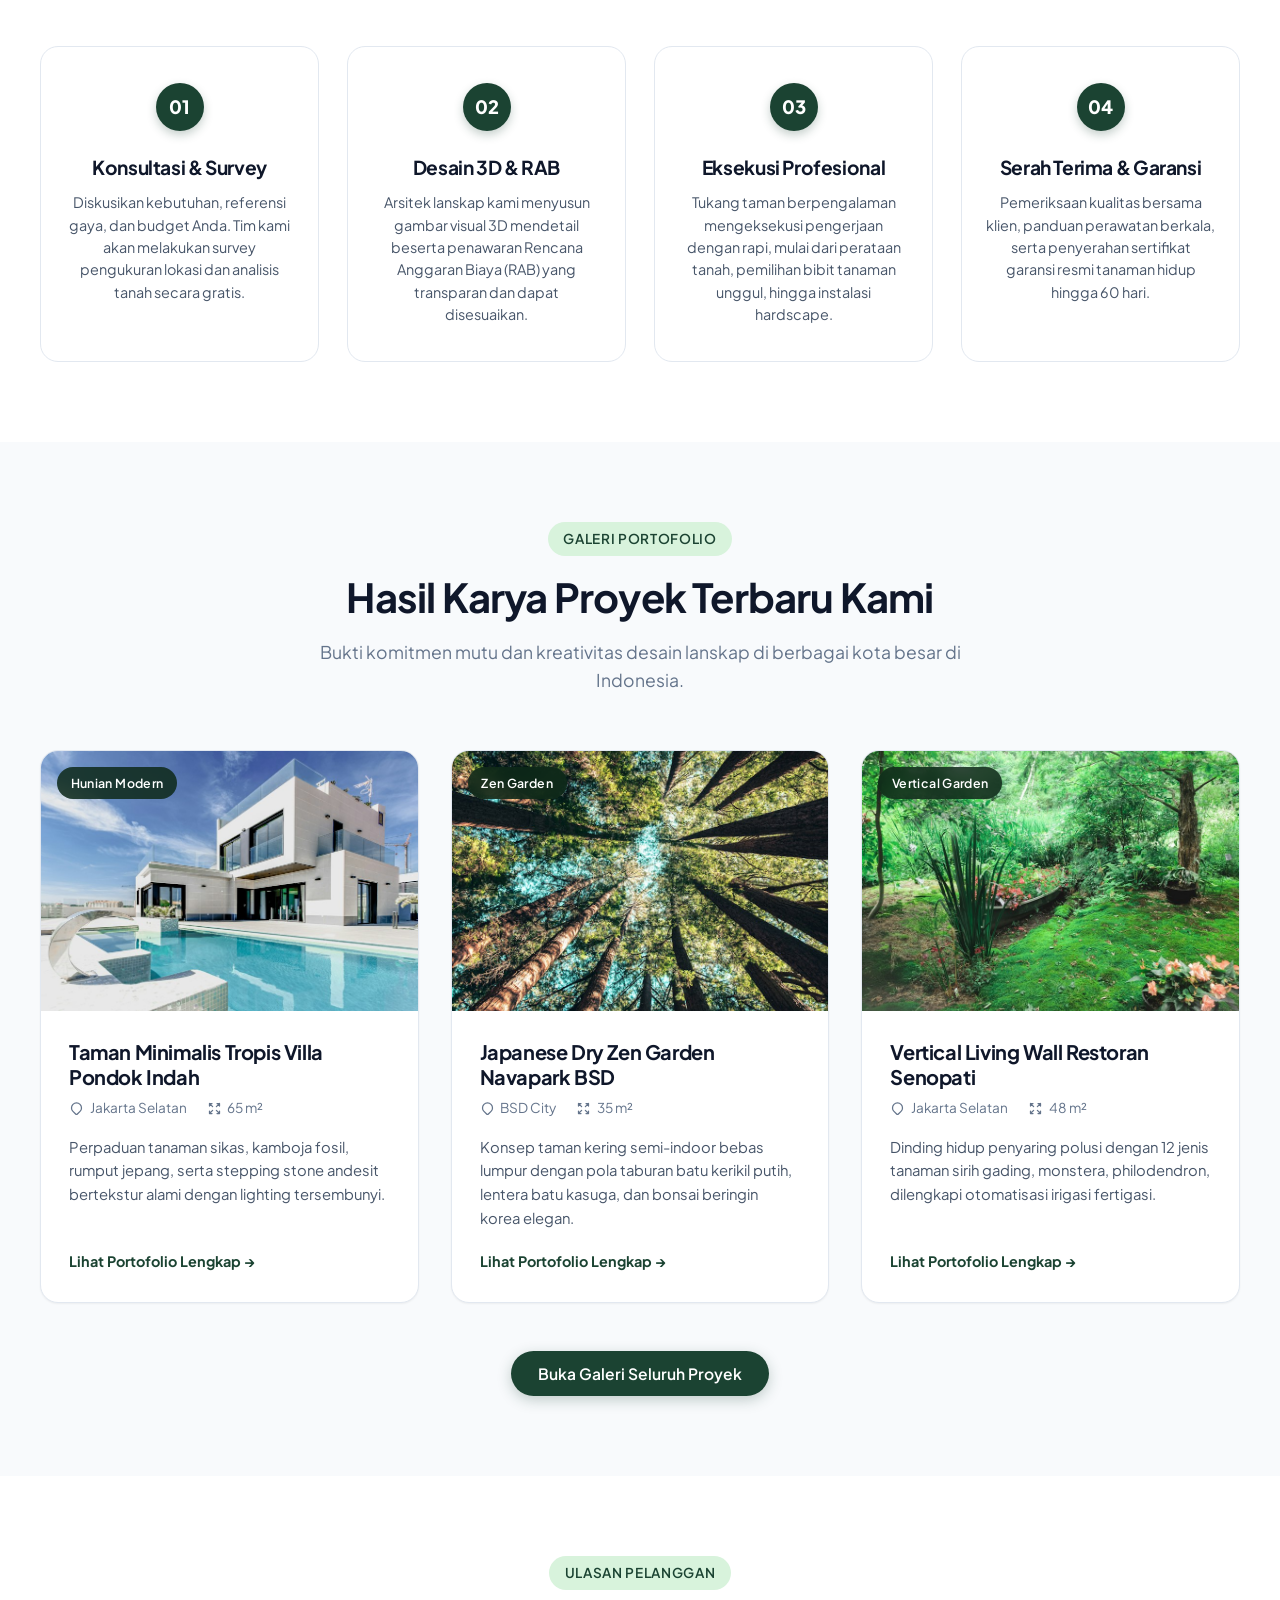
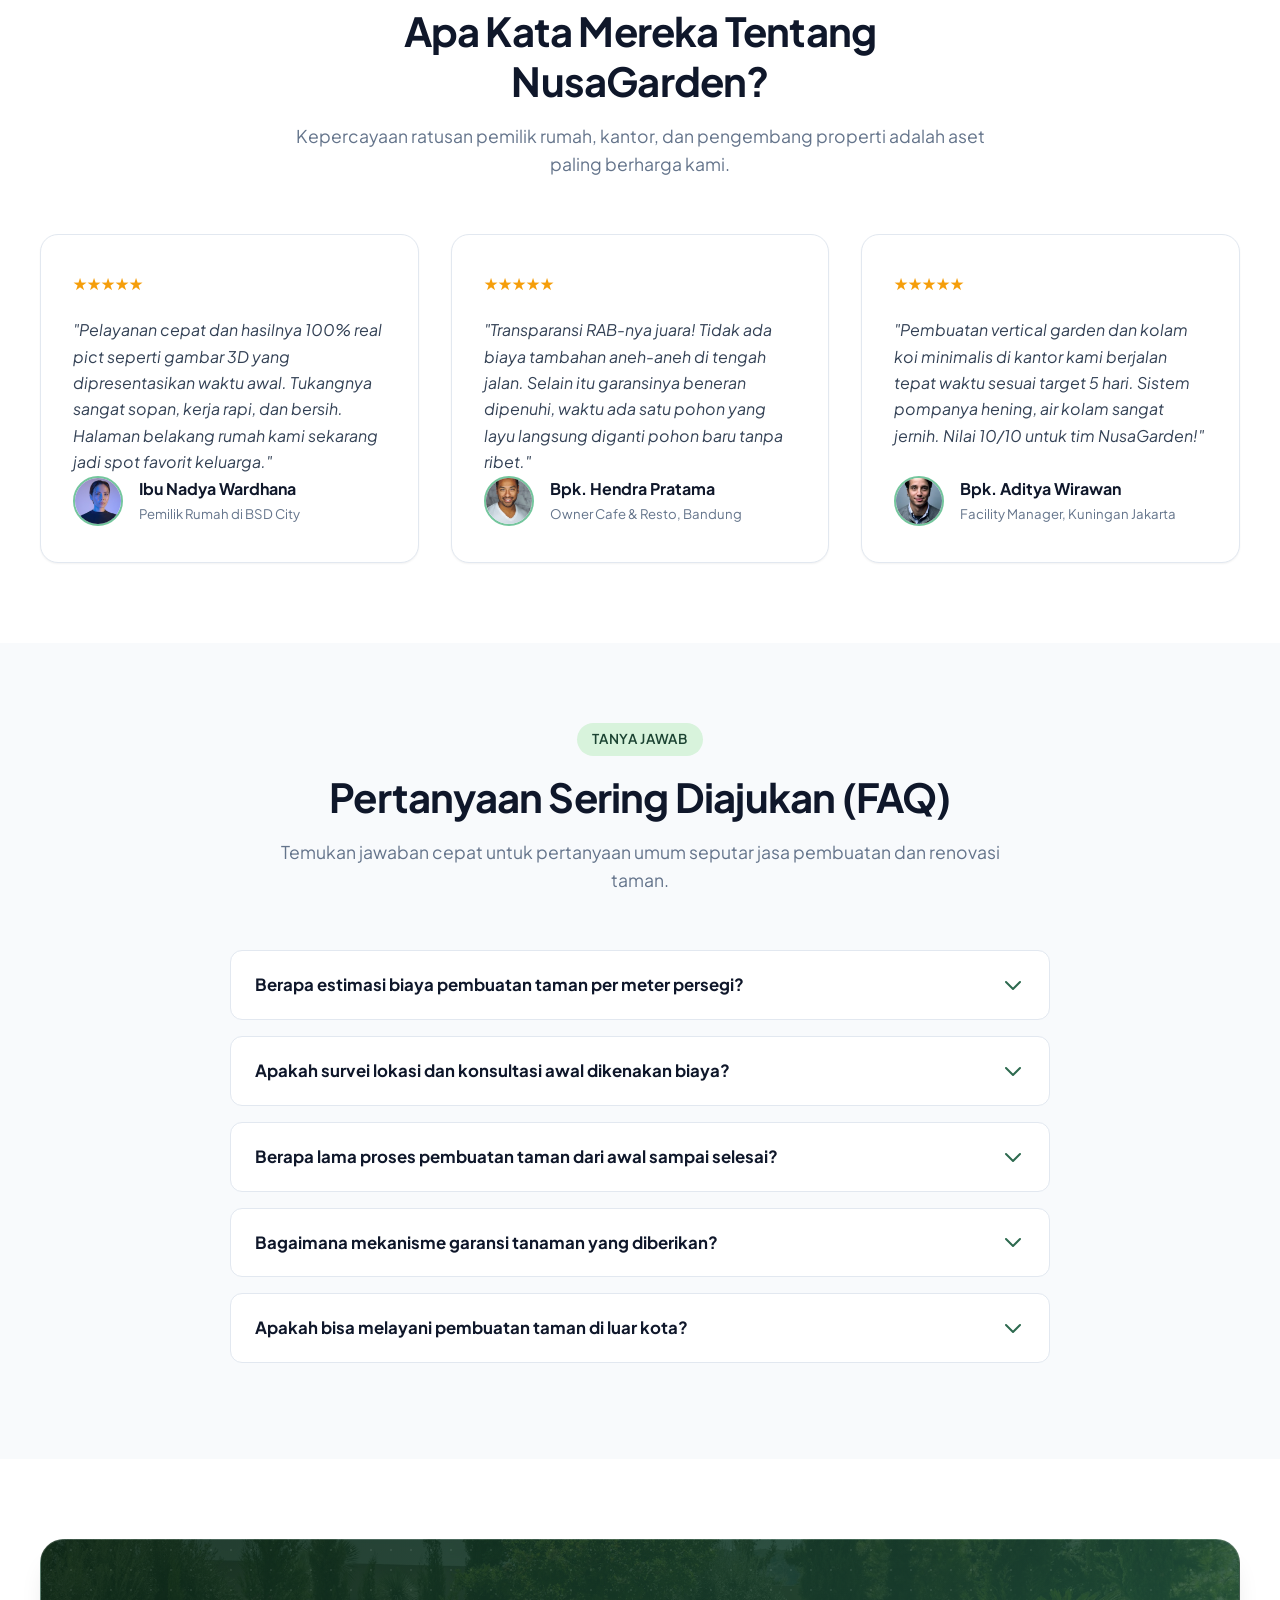
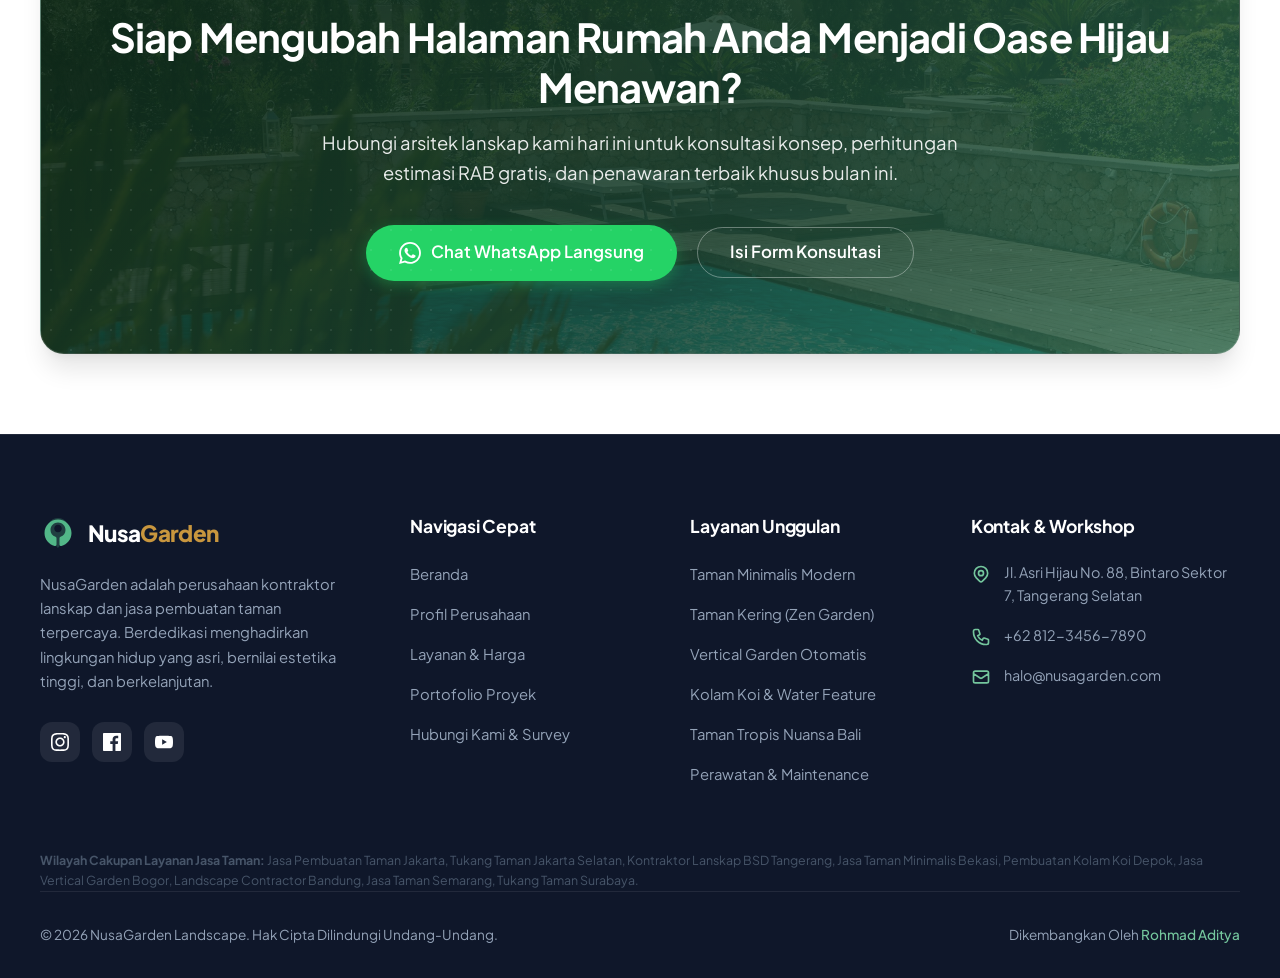
==== commit 8d3227d4: "Update image assets and modify meta tags across multiple HTML pages; enhance contact section with qu" ====
--- a/index.html
+++ b/index.html
@@ -19,7 +19,7 @@
   <meta property="og:url" content="https://nusagarden.com/">
   <meta property="og:title" content="Jasa Pembuatan Taman & Kontraktor Landscape Profesional | NusaGarden">
   <meta property="og:description" content="Wujudkan hunian asri dan ruang hijau impian bersama arsitek lanskap berpengalaman. Survey gratis, desain 3D presisi, dan garansi tanaman hidup.">
-  <meta property="og:image" content="https://nusagarden.com/assets/images/hero-garden.svg">
+  <meta property="og:image" content="https://nusagarden.com/assets/images/hero-garden.jpg">
   <meta property="og:site_name" content="NusaGarden">
   <meta property="og:locale" content="id_ID">
 
@@ -28,7 +28,7 @@
   <meta name="twitter:url" content="https://nusagarden.com/">
   <meta name="twitter:title" content="Jasa Pembuatan Taman & Kontraktor Landscape Profesional | NusaGarden">
   <meta name="twitter:description" content="Kontraktor taman dan lanskap terbaik di Indonesia. Desain 3D, pengerjaan cepat, RAB transparan & garansi resmi.">
-  <meta name="twitter:image" content="https://nusagarden.com/assets/images/hero-garden.svg">
+  <meta name="twitter:image" content="https://nusagarden.com/assets/images/hero-garden.jpg">
 
   <!-- Favicon -->
   <link rel="icon" type="image/svg+xml" href="data:image/svg+xml,<svg xmlns='http://www.w3.org/2000/svg' viewBox='0 0 24 24' fill='%232d6a4f'><path d='M12 2L9.5 7.5L4 8.5L8 12.5L7 18L12 15L17 18L16 12.5L20 8.5L14.5 7.5L12 2Z'/></svg>">
@@ -47,7 +47,7 @@
     "@context": "https://schema.org",
     "@type": "HomeAndConstructionBusiness",
     "name": "NusaGarden Landscape",
-    "image": "https://nusagarden.com/assets/images/hero-garden.svg",
+    "image": "https://nusagarden.com/assets/images/hero-garden.jpg",
     "@id": "https://nusagarden.com/#organization",
     "url": "https://nusagarden.com",
     "telephone": "+6281234567890",
@@ -230,7 +230,7 @@
 
         <div class="hero-visual">
           <div class="hero-card-main">
-            <img src="assets/images/hero-garden.svg" alt="Pembuatan Taman Minimalis Modern NusaGarden" width="800" height="440">
+            <img src="assets/images/hero-garden.jpg" alt="Pembuatan Taman Minimalis Modern NusaGarden" width="800" height="440">
           </div>
           <div class="hero-badge-float badge-float-1">
             <div class="badge-float-icon">
@@ -336,7 +336,7 @@
           <!-- Service 1 -->
           <article class="service-card">
             <div class="service-thumb">
-              <img src="assets/images/service-minimalis.svg" alt="Jasa Pembuatan Taman Minimalis Modern" loading="lazy">
+              <img src="assets/images/service-minimalis.jpg" alt="Jasa Pembuatan Taman Minimalis Modern" loading="lazy">
               <span class="service-tag">Populer</span>
             </div>
             <div class="service-body">
@@ -369,7 +369,7 @@
           <!-- Service 2 -->
           <article class="service-card">
             <div class="service-thumb">
-              <img src="assets/images/service-kering.svg" alt="Taman Kering Japanese Zen Garden" loading="lazy">
+              <img src="assets/images/service-kering.jpg" alt="Taman Kering Japanese Zen Garden" loading="lazy">
               <span class="service-tag">Eksklusif</span>
             </div>
             <div class="service-body">
@@ -402,7 +402,7 @@
           <!-- Service 3 -->
           <article class="service-card">
             <div class="service-thumb">
-              <img src="assets/images/service-vertical.svg" alt="Vertical Garden Dinding Hijau" loading="lazy">
+              <img src="assets/images/service-vertical.jpg" alt="Vertical Garden Dinding Hijau" loading="lazy">
               <span class="service-tag">Solusi Lahan Sempit</span>
             </div>
             <div class="service-body">
@@ -435,7 +435,7 @@
           <!-- Service 4 -->
           <article class="service-card">
             <div class="service-thumb">
-              <img src="assets/images/service-kolam.svg" alt="Kolam Koi Minimalis dan Air Terjun" loading="lazy">
+              <img src="assets/images/service-kolam.jpg" alt="Kolam Koi Minimalis dan Air Terjun" loading="lazy">
               <span class="service-tag">Relaksasi</span>
             </div>
             <div class="service-body">
@@ -468,7 +468,7 @@
           <!-- Service 5 -->
           <article class="service-card">
             <div class="service-thumb">
-              <img src="assets/images/service-tropis.svg" alt="Taman Tropis Nuansa Bali" loading="lazy">
+              <img src="assets/images/service-tropis.jpg" alt="Taman Tropis Nuansa Bali" loading="lazy">
               <span class="service-tag">Favorit</span>
             </div>
             <div class="service-body">
@@ -501,7 +501,7 @@
           <!-- Service 6 -->
           <article class="service-card">
             <div class="service-thumb">
-              <img src="assets/images/service-perawatan.svg" alt="Perawatan dan Maintenance Taman Rutin" loading="lazy">
+              <img src="assets/images/service-perawatan.jpg" alt="Perawatan dan Maintenance Taman Rutin" loading="lazy">
               <span class="service-tag">Layanan Rutin</span>
             </div>
             <div class="service-body">
@@ -687,13 +687,13 @@
         <div class="before-after-container">
           <!-- After Image (Full background) -->
           <div class="ba-image ba-after">
-            <img src="assets/images/after-garden.svg" alt="Halaman Sesudah Pengerjaan Taman NusaGarden">
+            <img src="assets/images/after-garden.jpg" alt="Halaman Sesudah Pengerjaan Taman NusaGarden">
             <span class="ba-label ba-label-after">Sesudah (Selesai)</span>
           </div>
 
           <!-- Before Image (Clipped overlay) -->
           <div class="ba-image ba-before">
-            <img src="assets/images/before-garden.svg" alt="Halaman Sebelum Pengerjaan Taman">
+            <img src="assets/images/before-garden.jpg" alt="Halaman Sebelum Pengerjaan Taman">
             <span class="ba-label ba-label-before">Sebelum (Awal)</span>
           </div>
 
@@ -755,7 +755,7 @@
           <!-- Item 1 -->
           <article class="project-card" data-category="residential" data-location="Pondok Indah, Jakarta" data-area="65 m²" data-duration="6 Hari">
             <div class="project-img-wrapper">
-              <img src="assets/images/project-pondokindah.svg" alt="Taman Minimalis Modern Pondok Indah" loading="lazy">
+              <img src="assets/images/project-pondokindah.jpg" alt="Taman Minimalis Modern Pondok Indah" loading="lazy">
               <span class="project-category-badge">Hunian Modern</span>
             </div>
             <div class="project-body">
@@ -778,7 +778,7 @@
           <!-- Item 2 -->
           <article class="project-card" data-category="zen" data-location="BSD City, Tangerang" data-area="35 m²" data-duration="4 Hari">
             <div class="project-img-wrapper">
-              <img src="assets/images/project-bsd.svg" alt="Taman Kering Japanese Zen Garden BSD" loading="lazy">
+              <img src="assets/images/project-bsd.jpg" alt="Taman Kering Japanese Zen Garden BSD" loading="lazy">
               <span class="project-category-badge">Zen Garden</span>
             </div>
             <div class="project-body">
@@ -801,7 +801,7 @@
           <!-- Item 3 -->
           <article class="project-card" data-category="vertical" data-location="Senopati, Jakarta" data-area="48 m²" data-duration="5 Hari">
             <div class="project-img-wrapper">
-              <img src="assets/images/project-senopati.svg" alt="Vertical Garden Restoran Senopati" loading="lazy">
+              <img src="assets/images/project-senopati.jpg" alt="Vertical Garden Restoran Senopati" loading="lazy">
               <span class="project-category-badge">Vertical Garden</span>
             </div>
             <div class="project-body">
@@ -846,7 +846,7 @@
               </p>
             </div>
             <div class="testimonial-author">
-              <img src="assets/images/avatar-nadya.svg" alt="Ibu Nadya" class="author-avatar">
+              <img src="assets/images/avatar-nadya.jpg" alt="Ibu Nadya" class="author-avatar">
               <div>
                 <div class="author-name">Ibu Nadya Wardhana</div>
                 <div class="author-role">Pemilik Rumah di BSD City</div>
@@ -862,7 +862,7 @@
               </p>
             </div>
             <div class="testimonial-author">
-              <img src="assets/images/avatar-hendra.svg" alt="Bpk. Hendra Pratama" class="author-avatar">
+              <img src="assets/images/avatar-hendra.jpg" alt="Bpk. Hendra Pratama" class="author-avatar">
               <div>
                 <div class="author-name">Bpk. Hendra Pratama</div>
                 <div class="author-role">Owner Cafe & Resto, Bandung</div>
@@ -878,7 +878,7 @@
               </p>
             </div>
             <div class="testimonial-author">
-              <img src="assets/images/avatar-aditya.svg" alt="Bpk. Aditya Wirawan" class="author-avatar">
+              <img src="assets/images/avatar-aditya.jpg" alt="Bpk. Aditya Wirawan" class="author-avatar">
               <div>
                 <div class="author-name">Bpk. Aditya Wirawan</div>
                 <div class="author-role">Facility Manager, Kuningan Jakarta</div>
@@ -965,7 +965,7 @@
     <!-- Call to Action Banner -->
     <section class="section">
       <div class="container">
-        <div class="cta-banner">
+        <div class="cta-banner cta-home">
           <h2>Siap Mengubah Halaman Rumah Anda Menjadi Oase Hijau Menawan?</h2>
           <p>Hubungi arsitek lanskap kami hari ini untuk konsultasi konsep, perhitungan estimasi RAB gratis, dan penawaran terbaik khusus bulan ini.</p>
           <div class="cta-buttons">
@@ -1056,7 +1056,7 @@
 
       <div class="footer-bottom">
         <div>&copy; 2026 NusaGarden Landscape. Hak Cipta Dilindungi Undang-Undang.</div>
-        <div>Desain Lanskap Profesional &amp; Bergaransi</div>
+        <div>Dikembangkan Oleh <a href="https://rohmadaditya.my.id" target="_blank" rel="noopener noreferrer">Rohmad Aditya</a></div>
       </div>
     </div>
   </footer>
--- a/assets/css/style.css
+++ b/assets/css/style.css
@@ -426,7 +426,8 @@
    ========================================================================== */
 .hero {
   position: relative;
-  background: linear-gradient(135deg, #0d2818 0%, #1b4332 60%, #2d6a4f 100%);
+  background: linear-gradient(135deg, rgba(13, 40, 24, 0.88) 0%, rgba(27, 67, 50, 0.82) 60%, rgba(45, 106, 79, 0.76) 100%),
+              url('../images/hero-bg-home.jpg') center/cover no-repeat;
   color: var(--white);
   padding: 5.5rem 0 6.5rem 0;
   overflow: hidden;
@@ -576,11 +577,33 @@
    Page Headers (Profil, Layanan, Proyek, Kontak)
    ========================================================================== */
 .page-hero {
-  background: linear-gradient(135deg, #0d2818 0%, #1b4332 100%);
-  color: var(--white);
-  padding: 4.5rem 0 4rem 0;
+  position: relative;
+  background: linear-gradient(135deg, rgba(13, 40, 24, 0.88) 0%, rgba(27, 67, 50, 0.84) 100%),
+              url('../images/hero-bg-profil.jpg') center/cover no-repeat;
+  color: var(--white);
+  padding: 5rem 0 4.5rem 0;
   text-align: center;
-  position: relative;
+  overflow: hidden;
+}
+
+.page-hero.hero-profil {
+  background: linear-gradient(135deg, rgba(13, 40, 24, 0.88) 0%, rgba(27, 67, 50, 0.84) 100%),
+              url('../images/hero-bg-profil.jpg') center/cover no-repeat;
+}
+
+.page-hero.hero-layanan {
+  background: linear-gradient(135deg, rgba(13, 40, 24, 0.88) 0%, rgba(27, 67, 50, 0.84) 100%),
+              url('../images/hero-bg-layanan.jpg') center/cover no-repeat;
+}
+
+.page-hero.hero-proyek {
+  background: linear-gradient(135deg, rgba(13, 40, 24, 0.88) 0%, rgba(27, 67, 50, 0.84) 100%),
+              url('../images/hero-bg-proyek.jpg') center/cover no-repeat;
+}
+
+.page-hero.hero-kontak {
+  background: linear-gradient(135deg, rgba(13, 40, 24, 0.88) 0%, rgba(27, 67, 50, 0.84) 100%),
+              url('../images/hero-bg-kontak.jpg') center/cover no-repeat;
 }
 
 .page-hero h1 {
@@ -1468,14 +1491,16 @@
    CTA Banner
    ========================================================================== */
 .cta-banner {
-  background: linear-gradient(135deg, #0d2818 0%, #1b4332 70%, #2d6a4f 100%);
+  position: relative;
+  background: linear-gradient(135deg, rgba(13, 40, 24, 0.90) 0%, rgba(27, 67, 50, 0.88) 60%, rgba(45, 106, 79, 0.82) 100%),
+              url('../images/cta-bg-home.jpg') center/cover no-repeat;
   color: var(--white);
   border-radius: var(--radius-xl);
-  padding: 4rem 3rem;
+  padding: 4.5rem 3rem;
   text-align: center;
   box-shadow: var(--shadow-xl);
-  position: relative;
   overflow: hidden;
+  border: 1px solid rgba(255, 255, 255, 0.15);
 }
 
 .cta-banner::before {
@@ -1485,9 +1510,34 @@
   left: 0;
   right: 0;
   bottom: 0;
-  background-image: radial-gradient(rgba(255, 255, 255, 0.1) 1px, transparent 1px);
+  background-image: radial-gradient(rgba(255, 255, 255, 0.08) 1px, transparent 1px);
   background-size: 20px 20px;
   pointer-events: none;
+}
+
+.cta-banner.cta-home {
+  background: linear-gradient(135deg, rgba(13, 40, 24, 0.90) 0%, rgba(27, 67, 50, 0.88) 60%, rgba(45, 106, 79, 0.82) 100%),
+              url('../images/cta-bg-home.jpg') center/cover no-repeat;
+}
+
+.cta-banner.cta-profil {
+  background: linear-gradient(135deg, rgba(13, 40, 24, 0.90) 0%, rgba(27, 67, 50, 0.88) 60%, rgba(45, 106, 79, 0.82) 100%),
+              url('../images/cta-bg-profil.jpg') center/cover no-repeat;
+}
+
+.cta-banner.cta-layanan {
+  background: linear-gradient(135deg, rgba(13, 40, 24, 0.90) 0%, rgba(27, 67, 50, 0.88) 60%, rgba(45, 106, 79, 0.82) 100%),
+              url('../images/cta-bg-layanan.jpg') center/cover no-repeat;
+}
+
+.cta-banner.cta-proyek {
+  background: linear-gradient(135deg, rgba(13, 40, 24, 0.90) 0%, rgba(27, 67, 50, 0.88) 60%, rgba(45, 106, 79, 0.82) 100%),
+              url('../images/cta-bg-proyek.jpg') center/cover no-repeat;
+}
+
+.cta-banner.cta-kontak {
+  background: linear-gradient(135deg, rgba(13, 40, 24, 0.90) 0%, rgba(27, 67, 50, 0.88) 60%, rgba(45, 106, 79, 0.82) 100%),
+              url('../images/cta-bg-kontak.jpg') center/cover no-repeat;
 }
 
 .cta-banner h2 {
@@ -1880,6 +1930,18 @@
   flex-wrap: wrap;
   gap: 1rem;
   font-size: 0.85rem;
+}
+
+.footer-bottom a {
+  color: var(--primary-400);
+  text-decoration: none;
+  font-weight: 500;
+  transition: color var(--transition-fast), text-decoration var(--transition-fast);
+}
+
+.footer-bottom a:hover {
+  color: var(--primary-300);
+  text-decoration: underline;
 }
 
 .footer-seo-keywords {
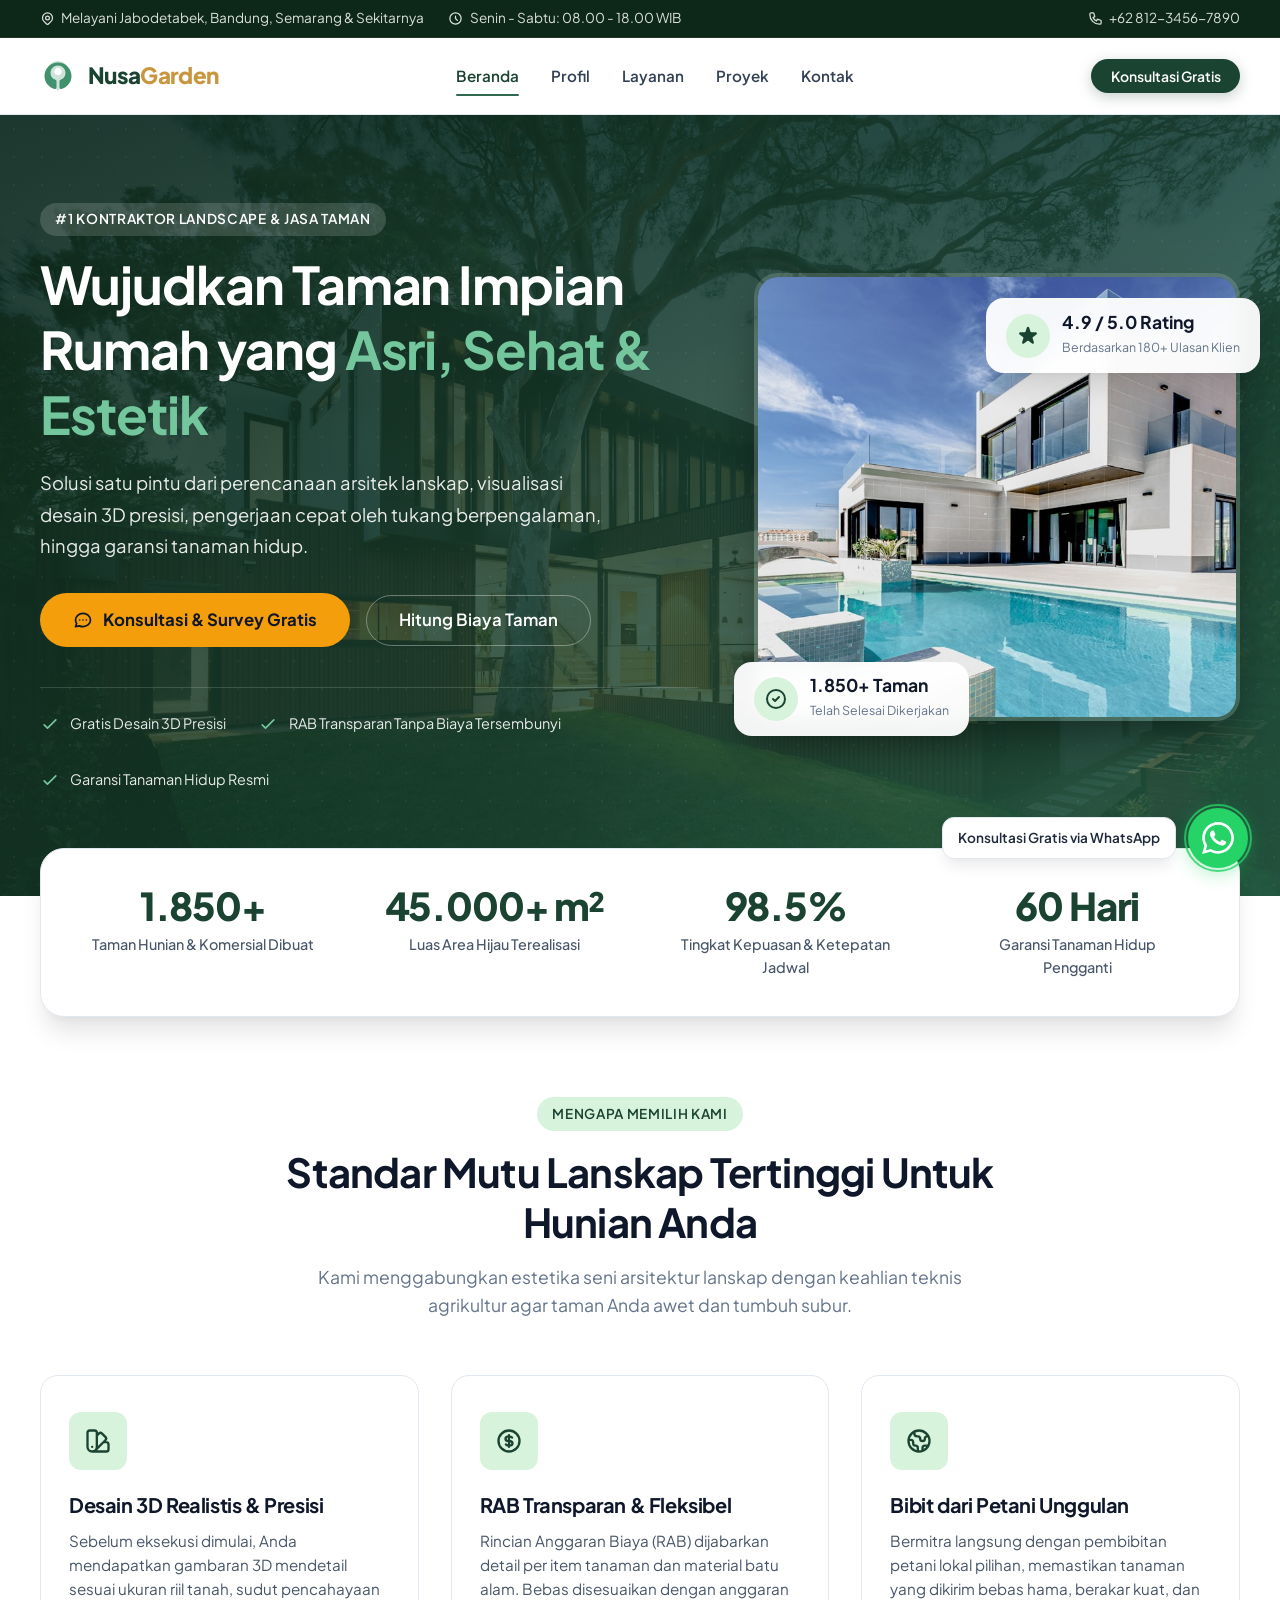
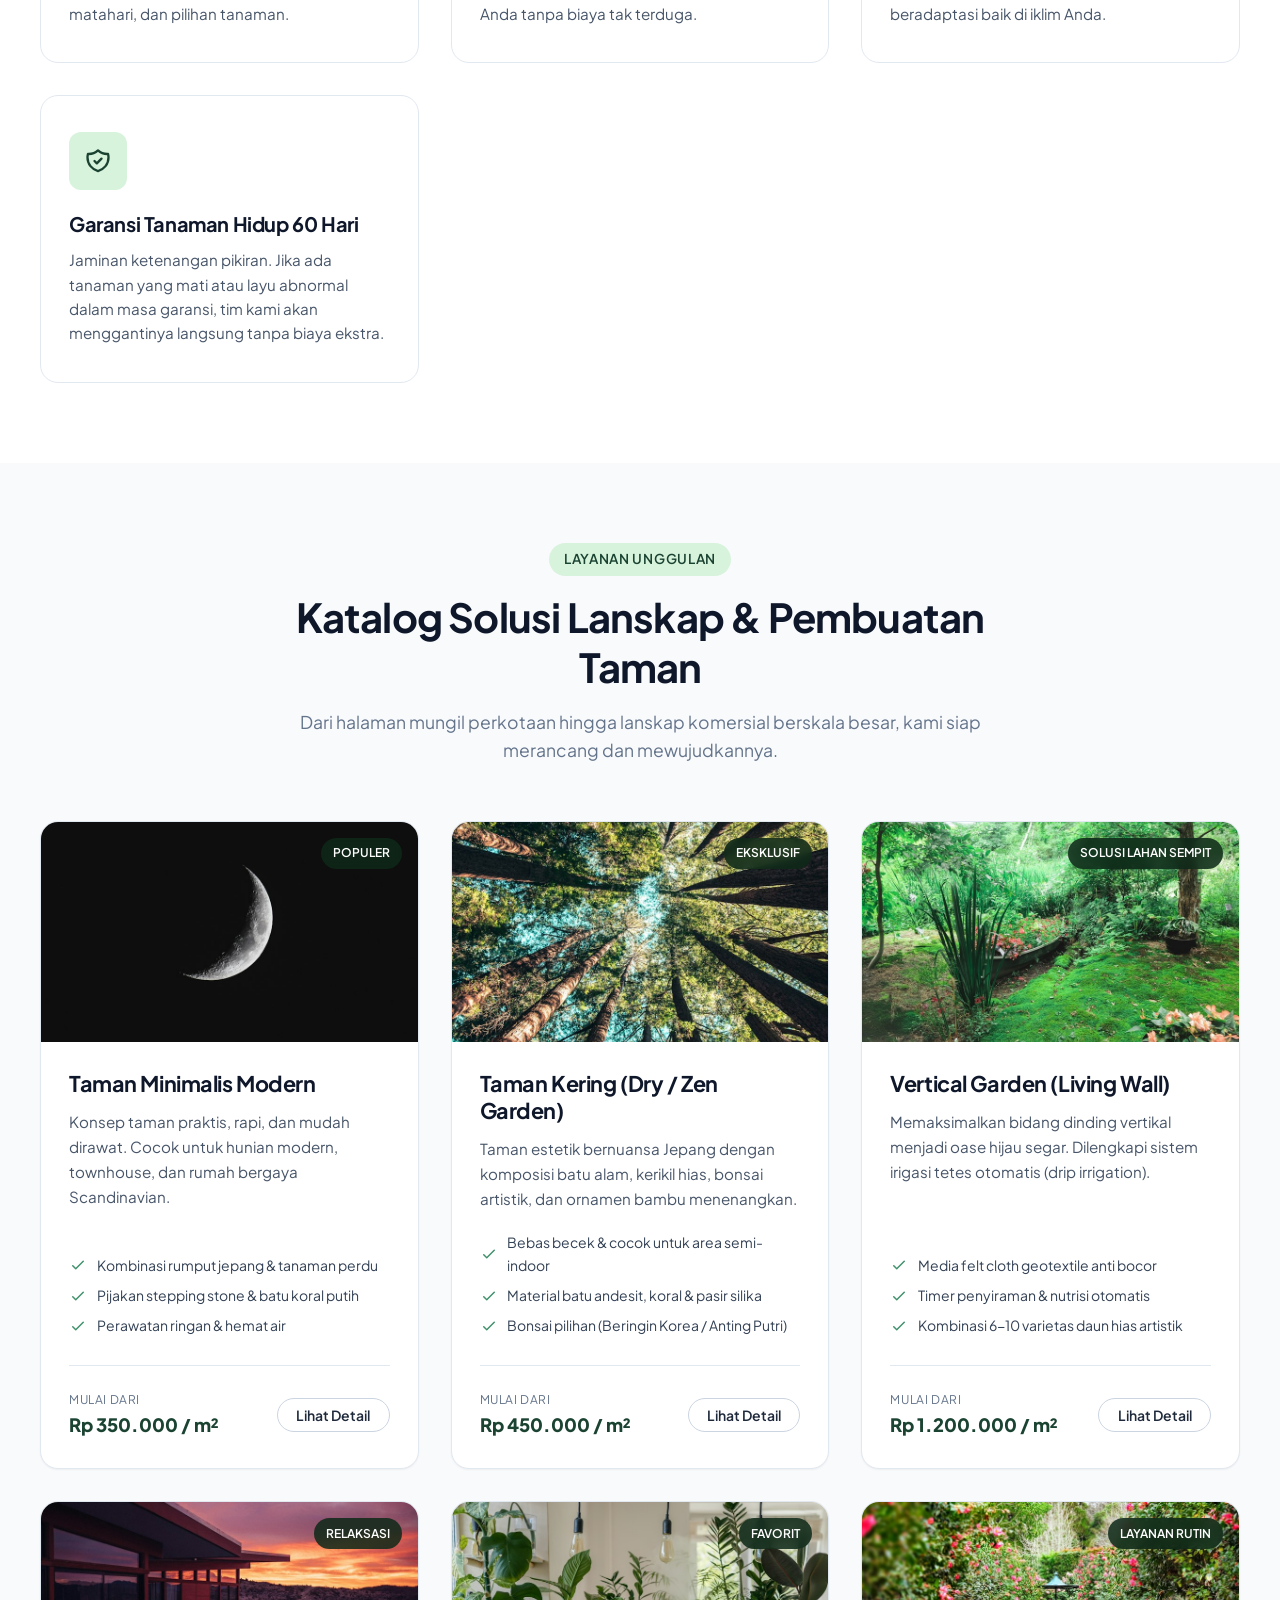
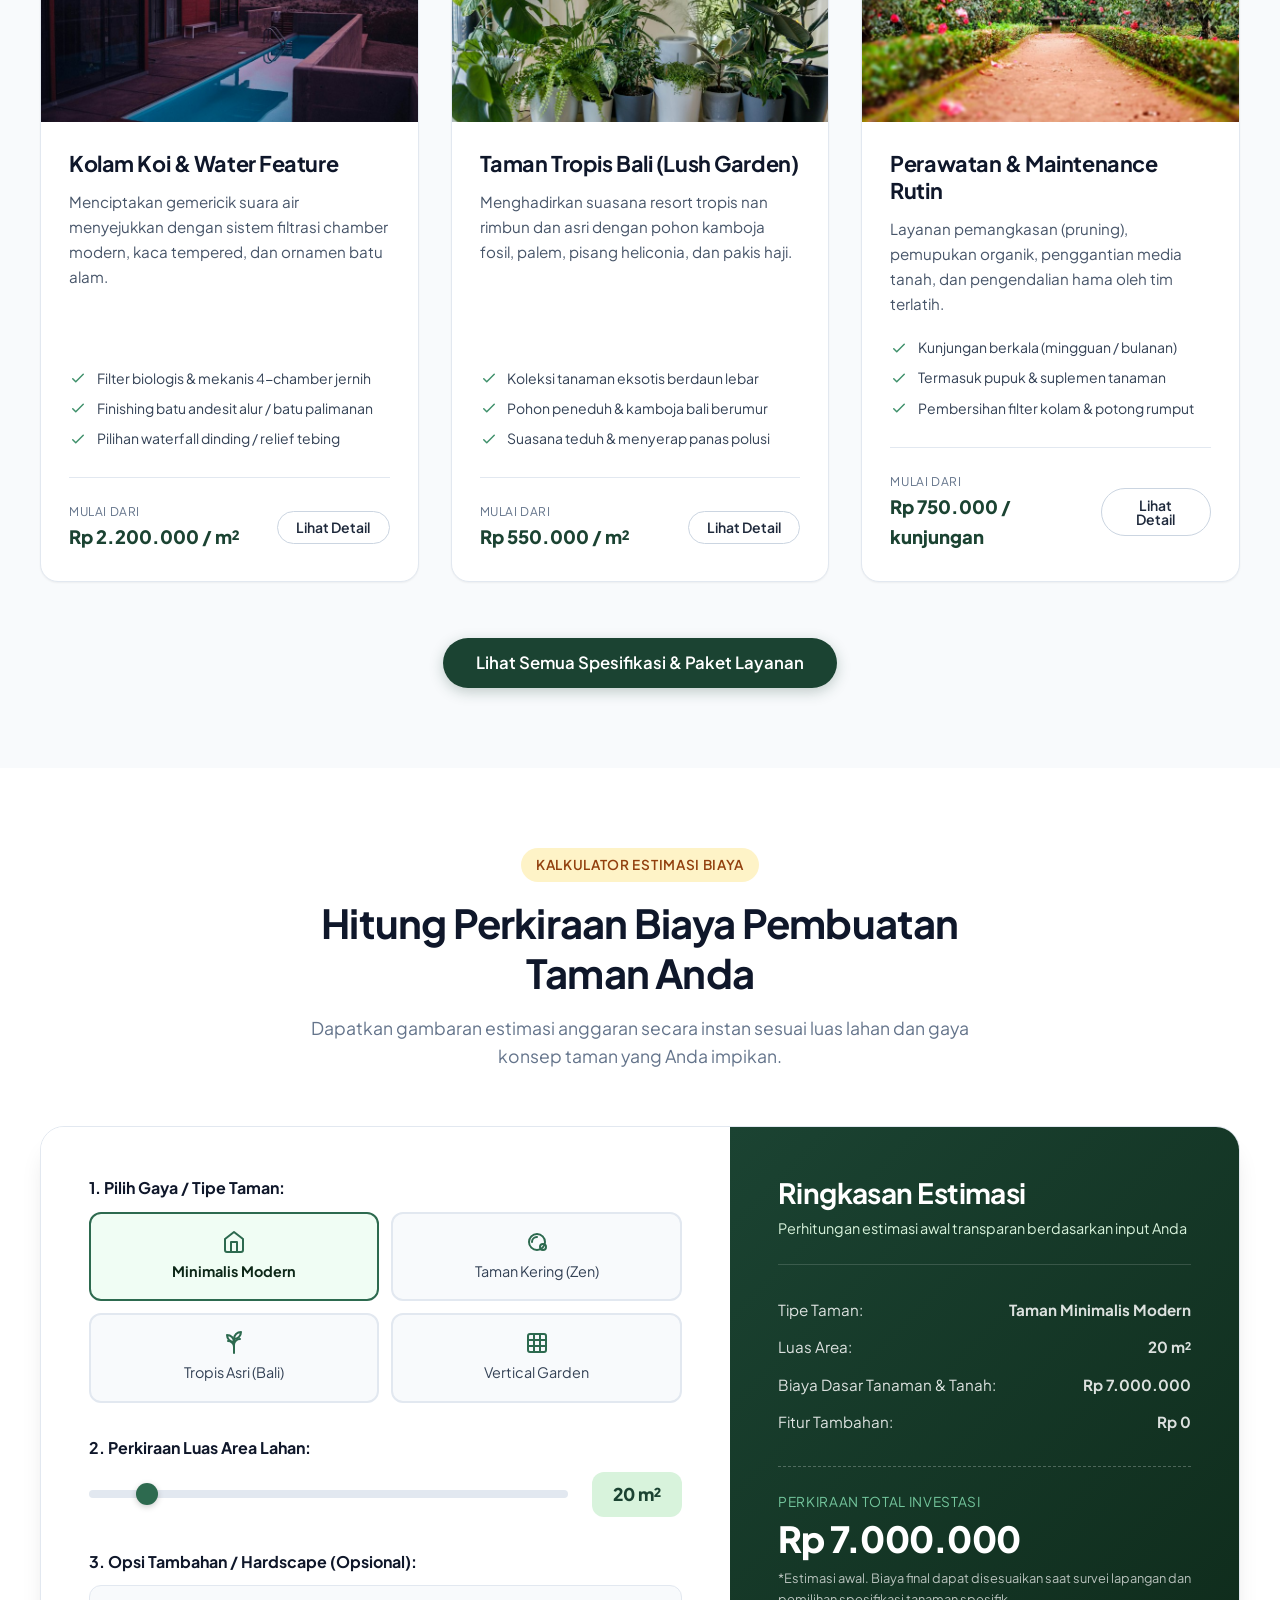
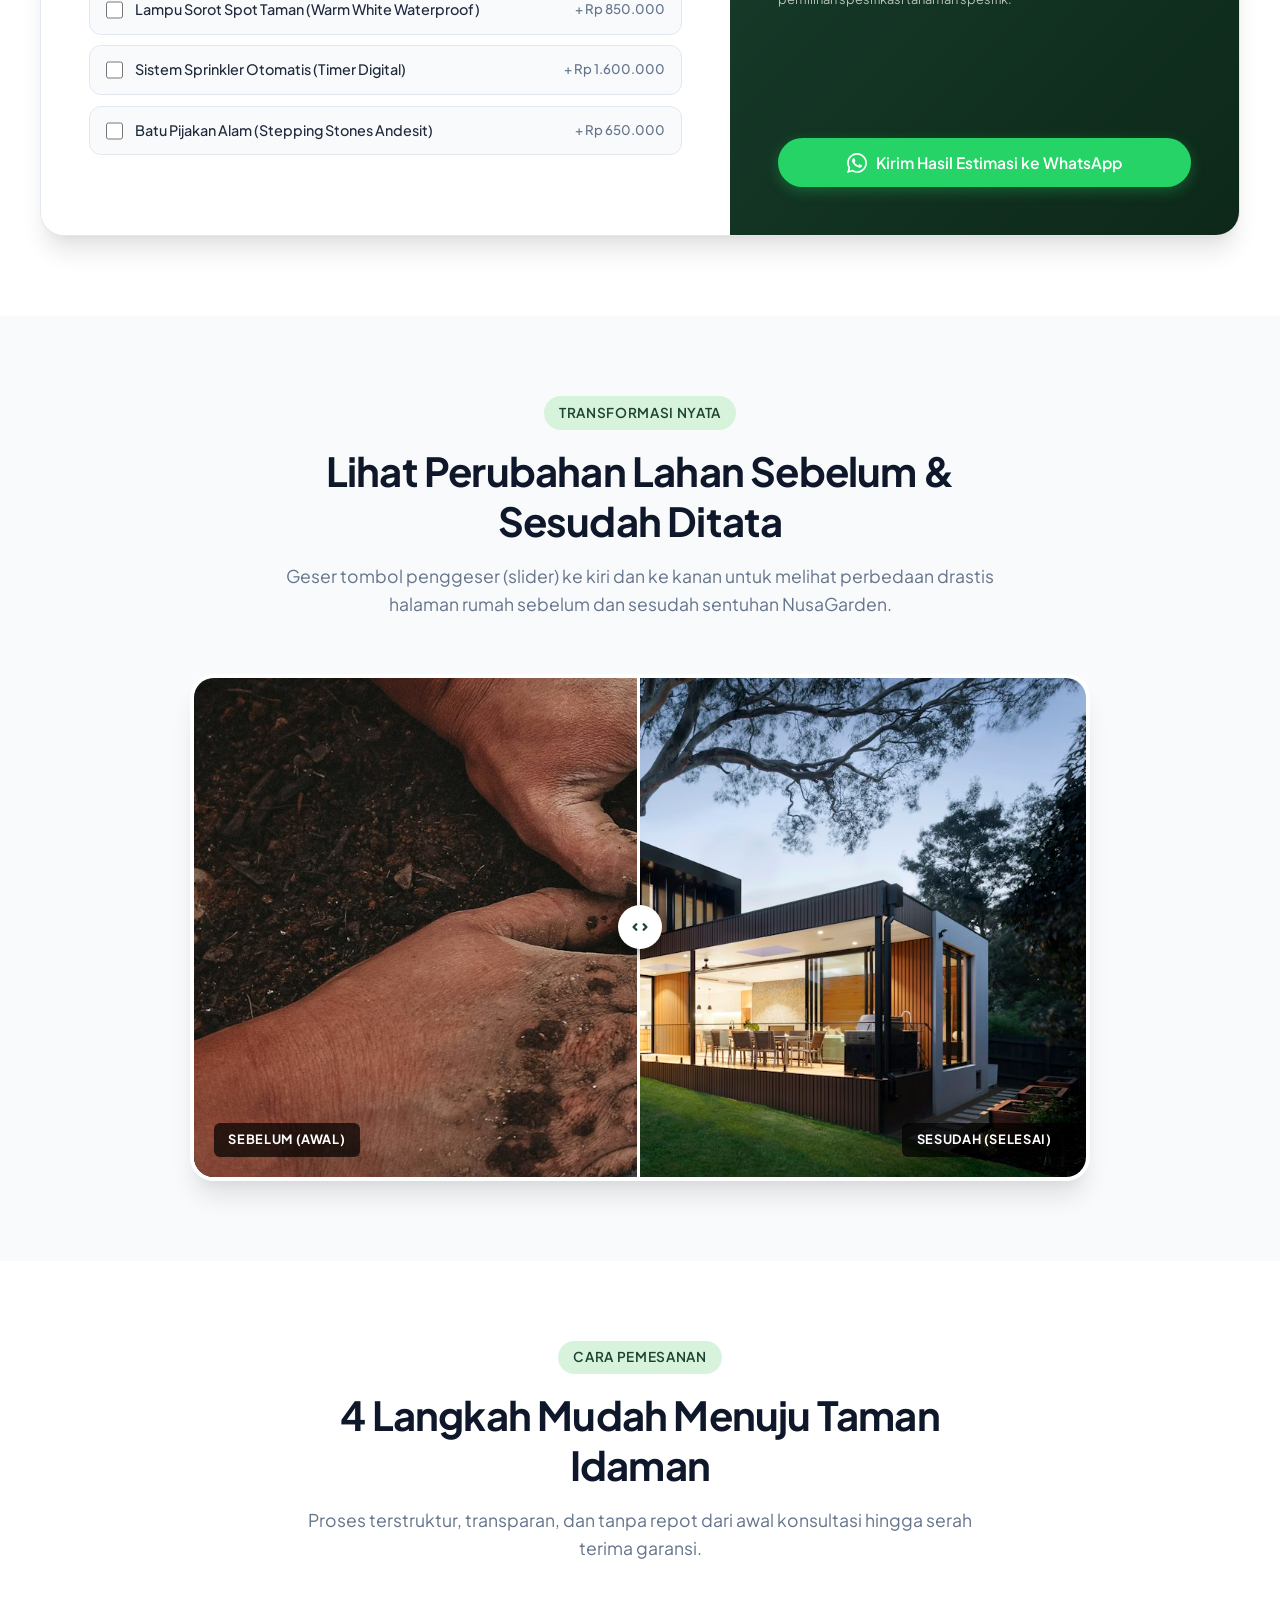
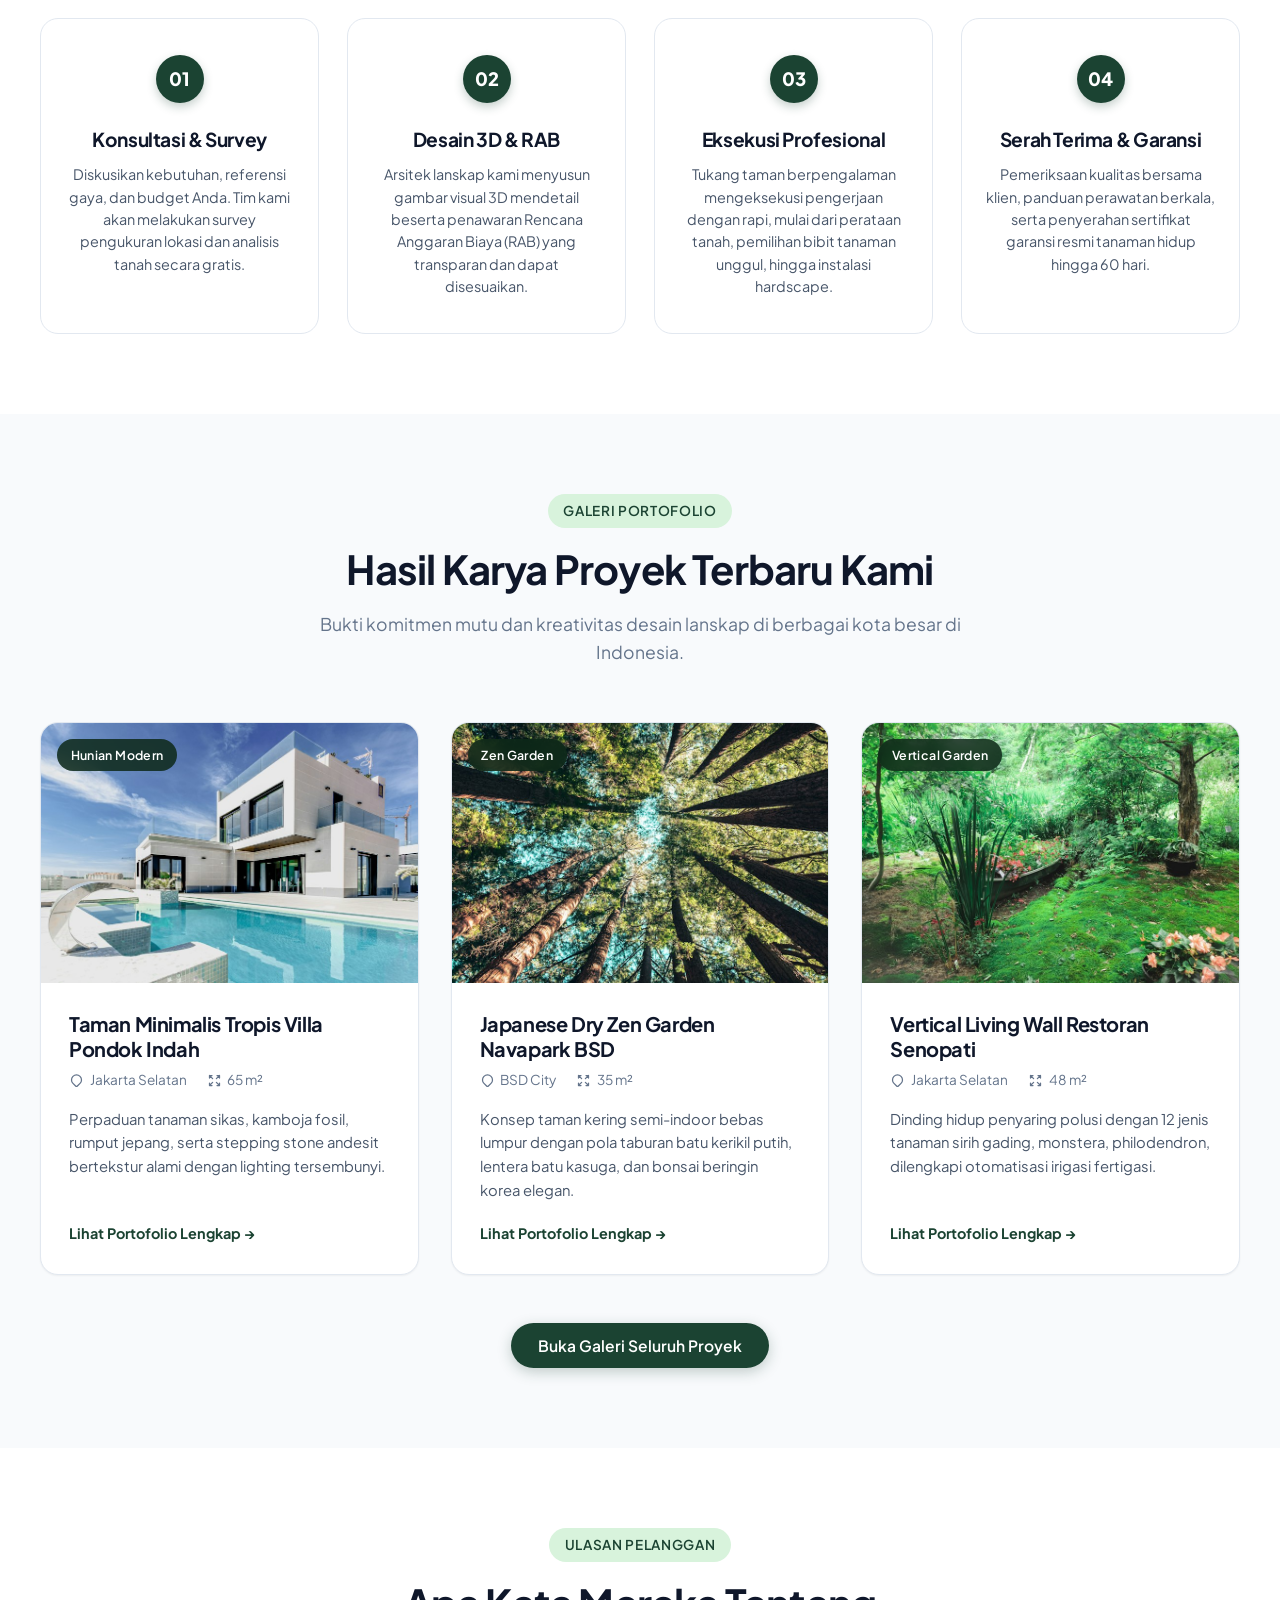
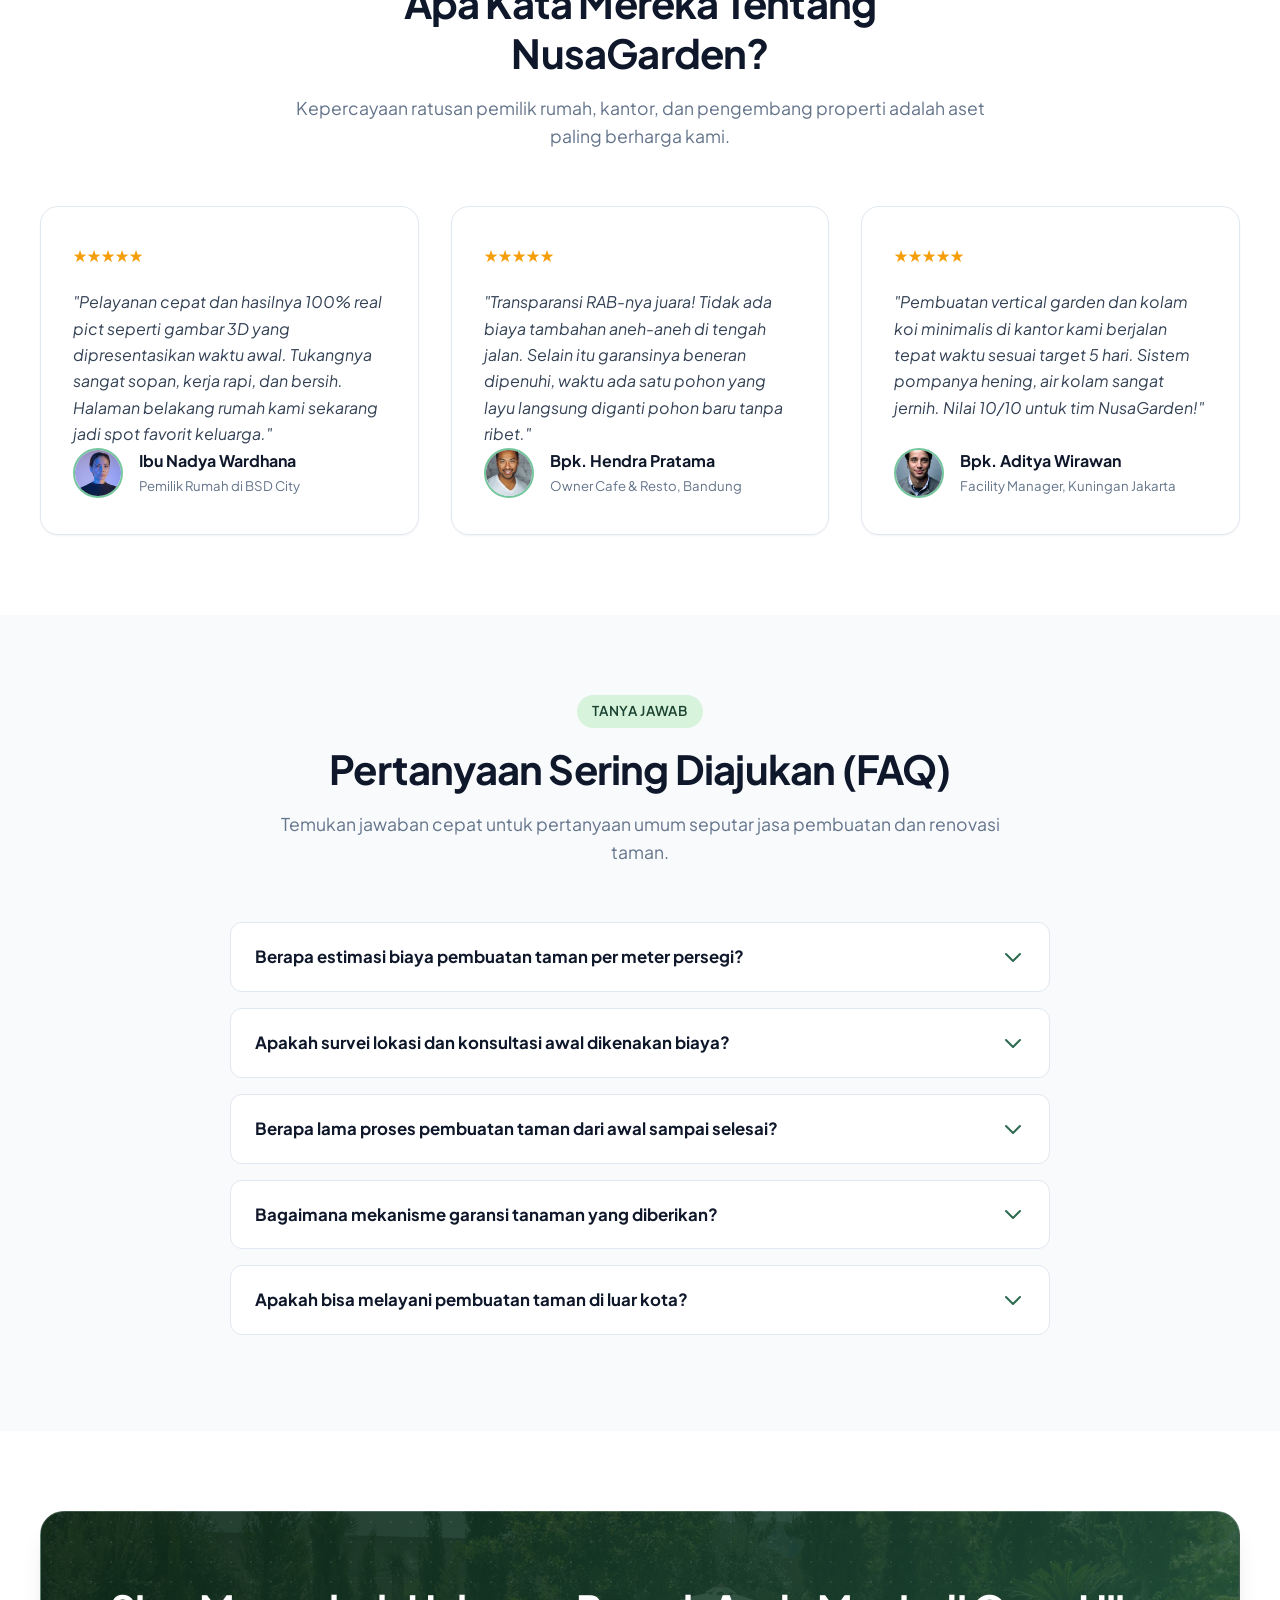
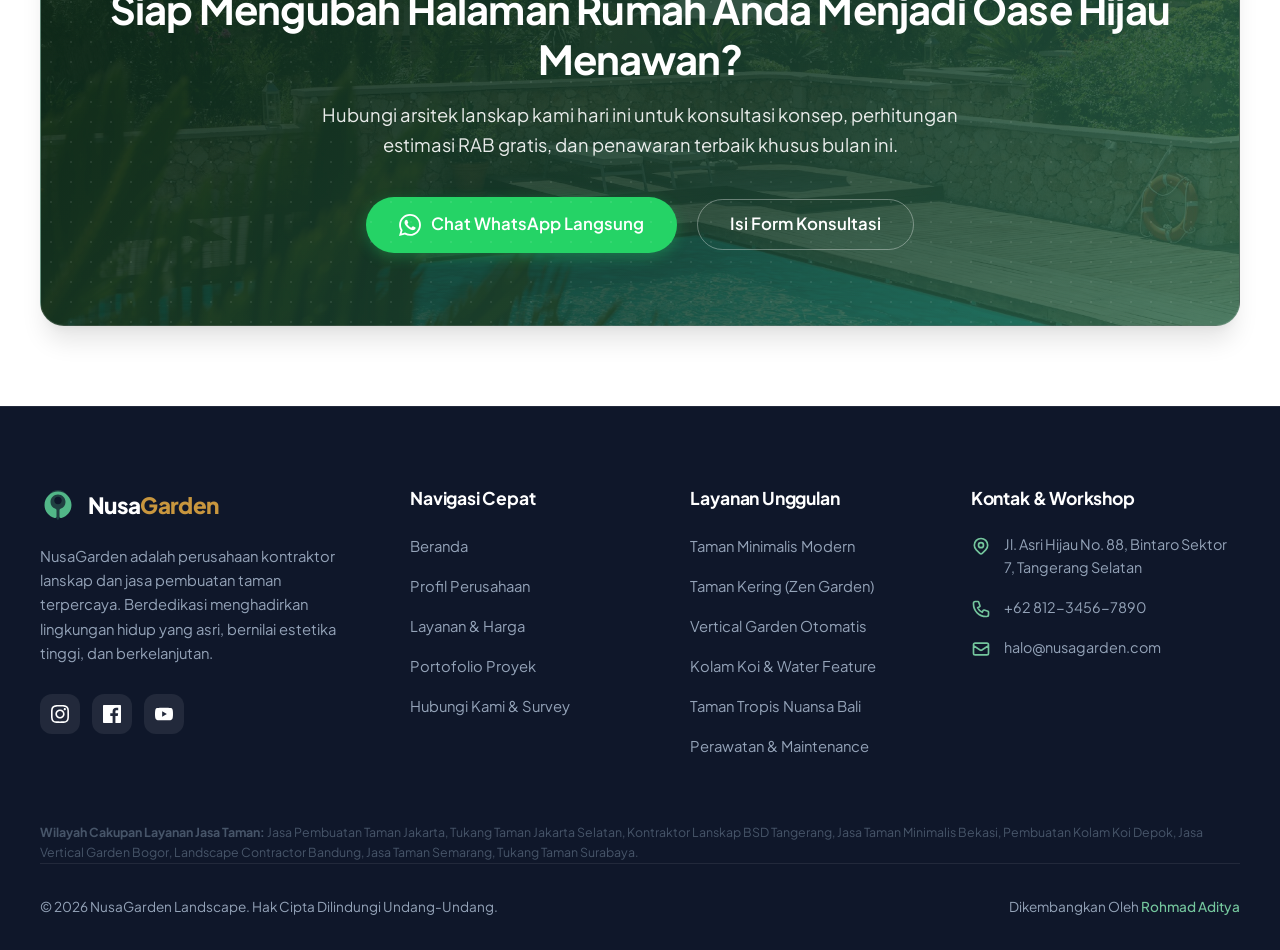
==== commit f76aaa31: "Refactor type option icons to use SVGs for better scalability and styling; adjust layout and color f" ====
--- a/index.html
+++ b/index.html
@@ -558,7 +558,12 @@
                   <label class="type-option-card">
                     <input type="radio" name="gardenType" value="minimalis" checked>
                     <div class="type-option-box">
-                      <div class="type-option-icon">🏡</div>
+                      <div class="type-option-icon">
+                        <svg width="24" height="24" viewBox="0 0 24 24" fill="none" stroke="currentColor" stroke-width="2" stroke-linecap="round" stroke-linejoin="round">
+                          <path d="M3 9l9-7 9 7v11a2 2 0 0 1-2 2H5a2 2 0 0 1-2-2z"/>
+                          <polyline points="9 22 9 12 15 12 15 22"/>
+                        </svg>
+                      </div>
                       <div class="type-option-name">Minimalis Modern</div>
                     </div>
                   </label>
@@ -566,7 +571,13 @@
                   <label class="type-option-card">
                     <input type="radio" name="gardenType" value="kering">
                     <div class="type-option-box">
-                      <div class="type-option-icon">🪨</div>
+                      <div class="type-option-icon">
+                        <svg width="24" height="24" viewBox="0 0 24 24" fill="none" stroke="currentColor" stroke-width="2" stroke-linecap="round" stroke-linejoin="round">
+                          <circle cx="12" cy="12" r="8"/>
+                          <path d="M7 12a5 5 0 0 1 5-5"/>
+                          <circle cx="18" cy="17" r="3"/>
+                        </svg>
+                      </div>
                       <div class="type-option-name">Taman Kering (Zen)</div>
                     </div>
                   </label>
@@ -574,7 +585,15 @@
                   <label class="type-option-card">
                     <input type="radio" name="gardenType" value="tropis">
                     <div class="type-option-box">
-                      <div class="type-option-icon">🌴</div>
+                      <div class="type-option-icon">
+                        <svg width="24" height="24" viewBox="0 0 24 24" fill="none" stroke="currentColor" stroke-width="2" stroke-linecap="round" stroke-linejoin="round">
+                          <path d="M12 22V8"/>
+                          <path d="M12 8a7 7 0 0 1 7-7c0 4-3 7-7 7z"/>
+                          <path d="M12 11a7 7 0 0 0-7-7c0 4 3 7 7 7z"/>
+                          <path d="M12 14a6 6 0 0 1 6-6"/>
+                          <path d="M12 16a6 6 0 0 0-6-6"/>
+                        </svg>
+                      </div>
                       <div class="type-option-name">Tropis Asri (Bali)</div>
                     </div>
                   </label>
@@ -582,7 +601,15 @@
                   <label class="type-option-card">
                     <input type="radio" name="gardenType" value="vertical">
                     <div class="type-option-box">
-                      <div class="type-option-icon">🪴</div>
+                      <div class="type-option-icon">
+                        <svg width="24" height="24" viewBox="0 0 24 24" fill="none" stroke="currentColor" stroke-width="2" stroke-linecap="round" stroke-linejoin="round">
+                          <rect x="3" y="3" width="18" height="18" rx="2"/>
+                          <path d="M3 9h18"/>
+                          <path d="M3 15h18"/>
+                          <path d="M9 3v18"/>
+                          <path d="M15 3v18"/>
+                        </svg>
+                      </div>
                       <div class="type-option-name">Vertical Garden</div>
                     </div>
                   </label>
--- a/assets/css/style.css
+++ b/assets/css/style.css
@@ -923,8 +923,16 @@
 }
 
 .type-option-icon {
-  font-size: 1.5rem;
-  margin-bottom: 0.25rem;
+  display: flex;
+  align-items: center;
+  justify-content: center;
+  margin-bottom: 0.35rem;
+  color: var(--primary-700);
+}
+
+.type-option-icon svg {
+  width: 24px;
+  height: 24px;
 }
 
 .type-option-name {
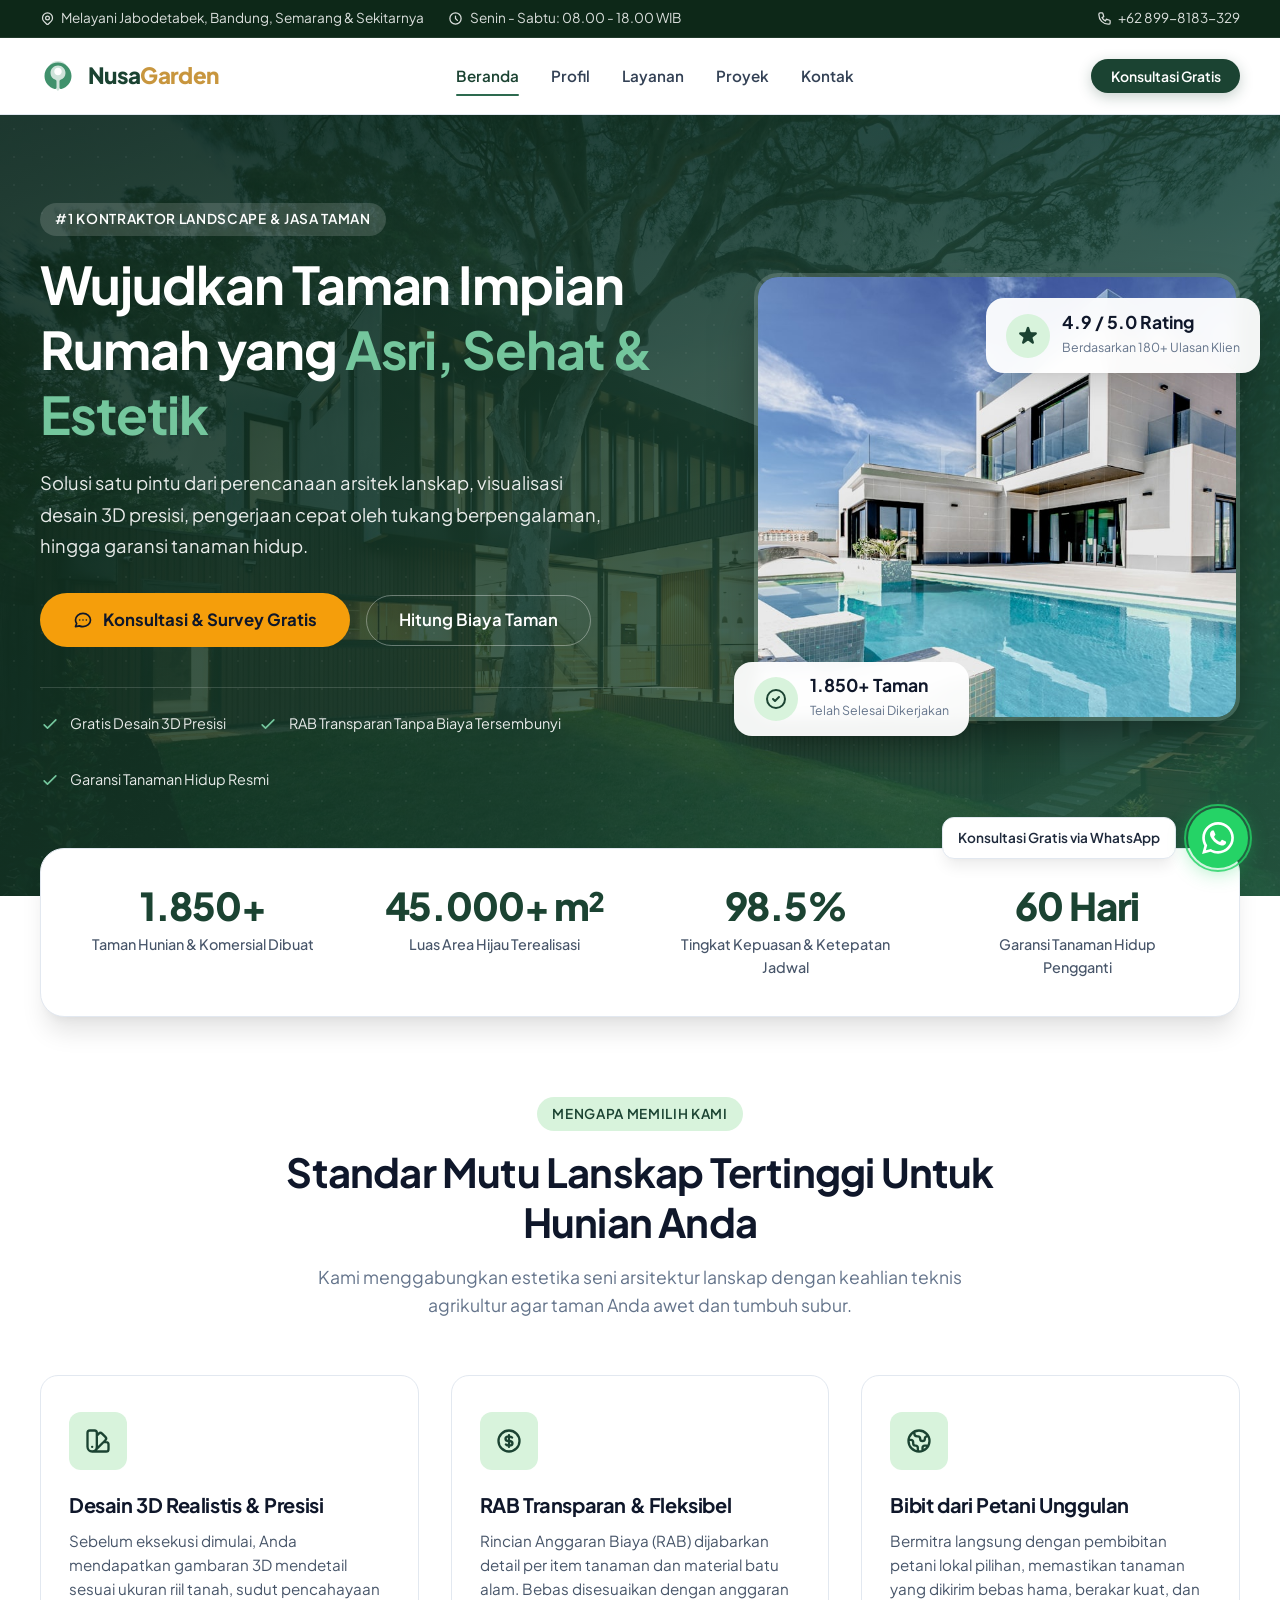
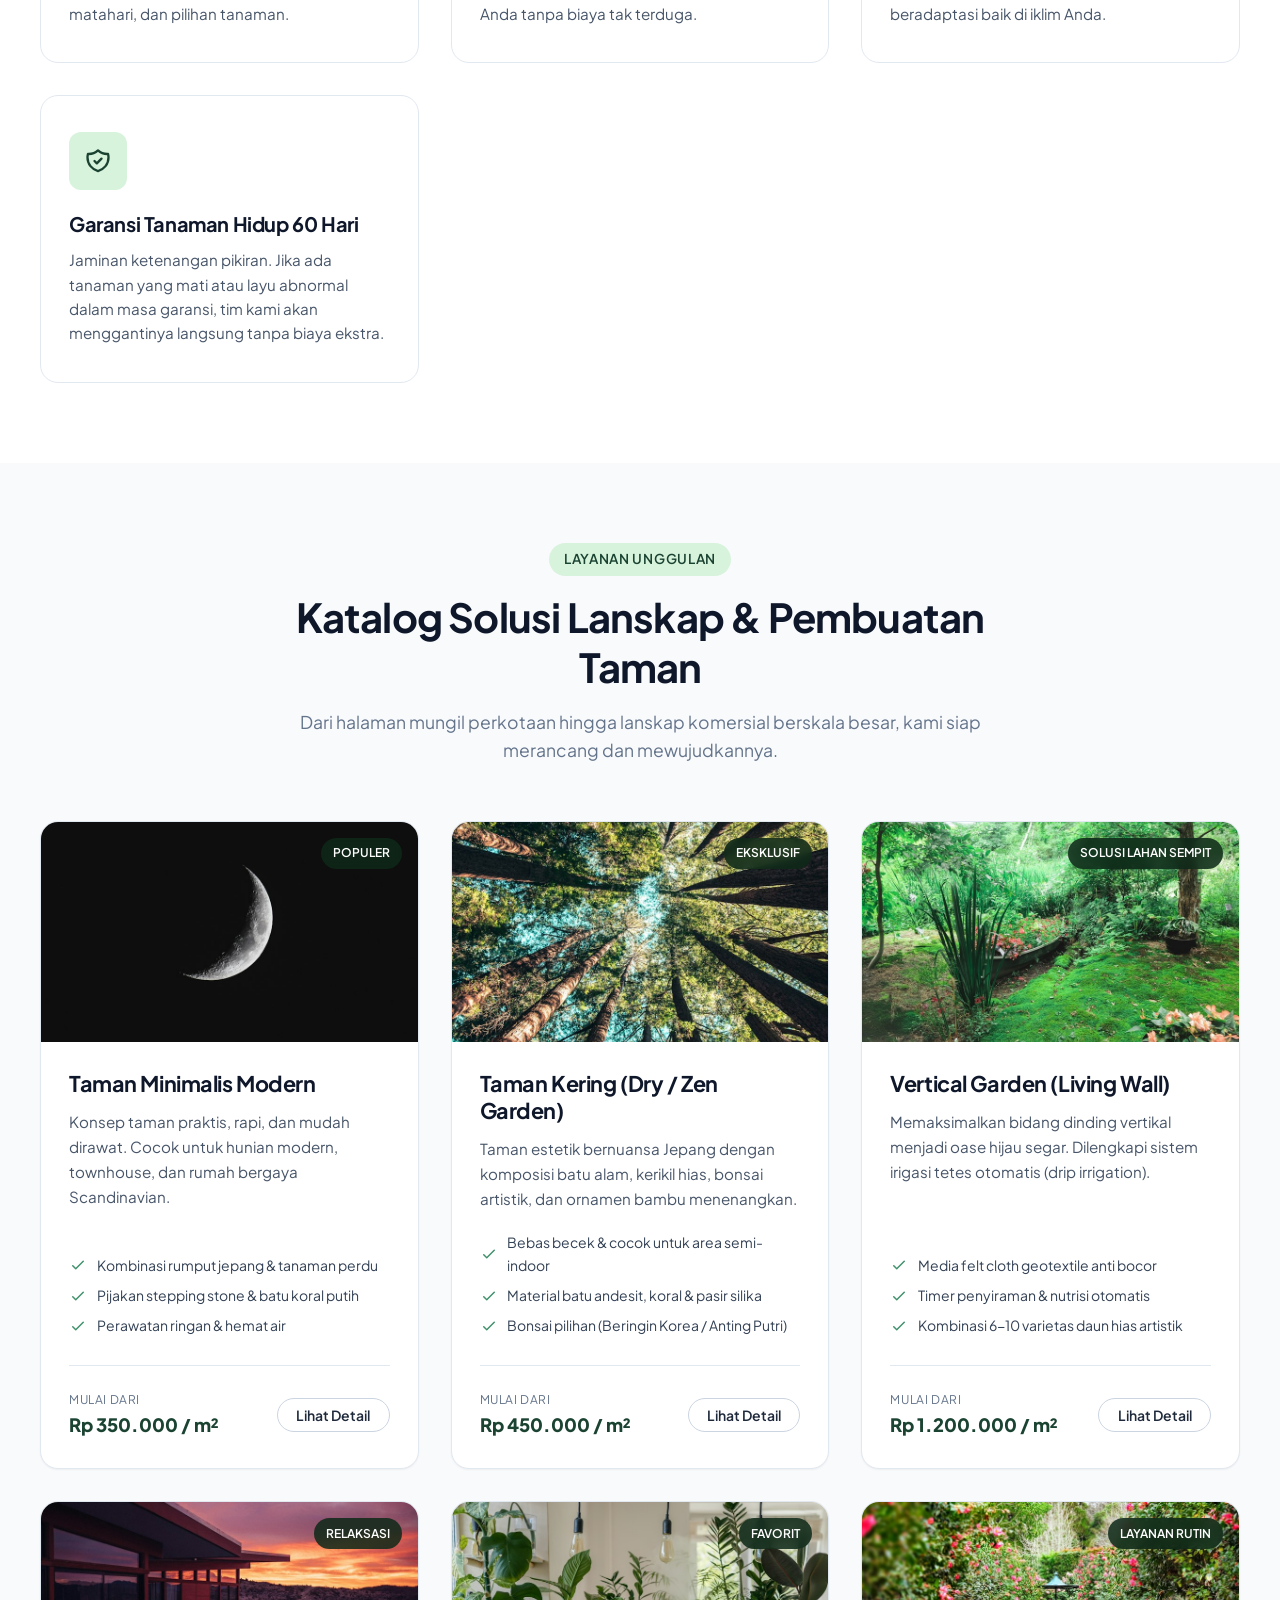
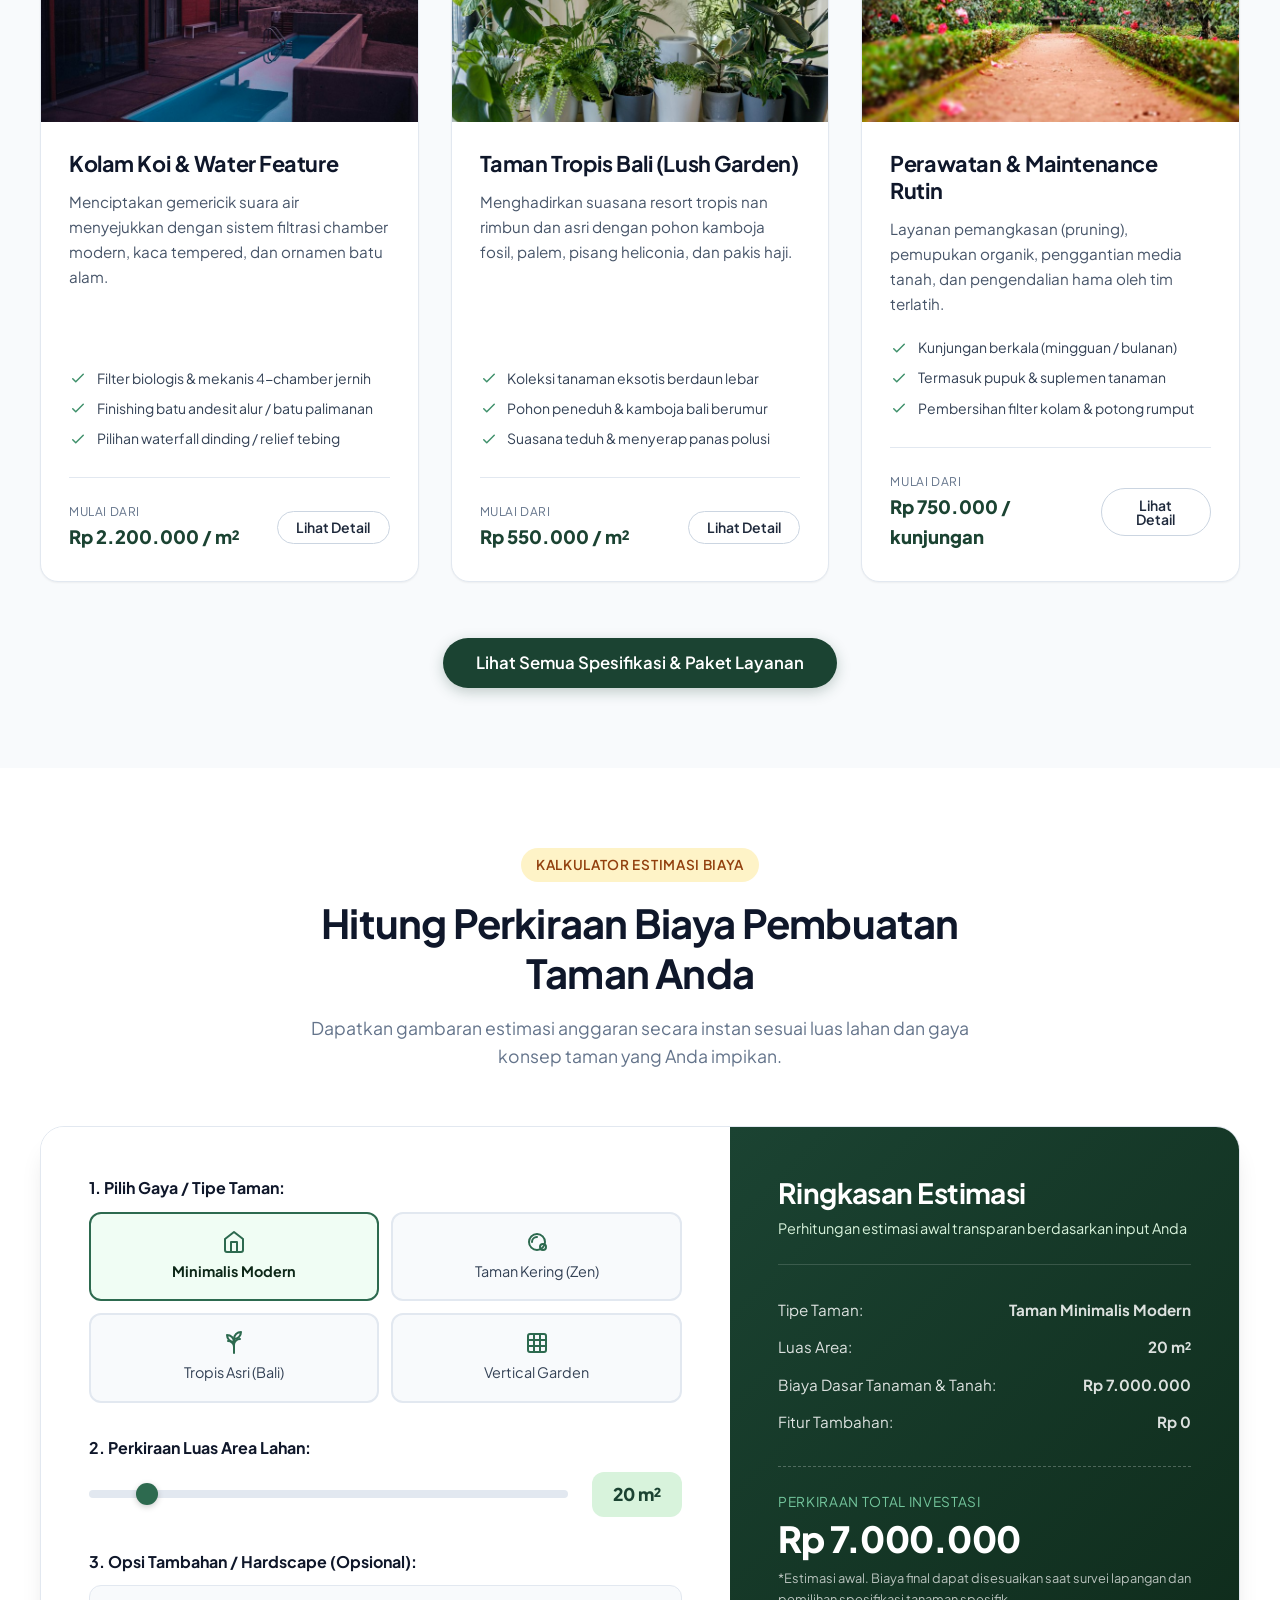
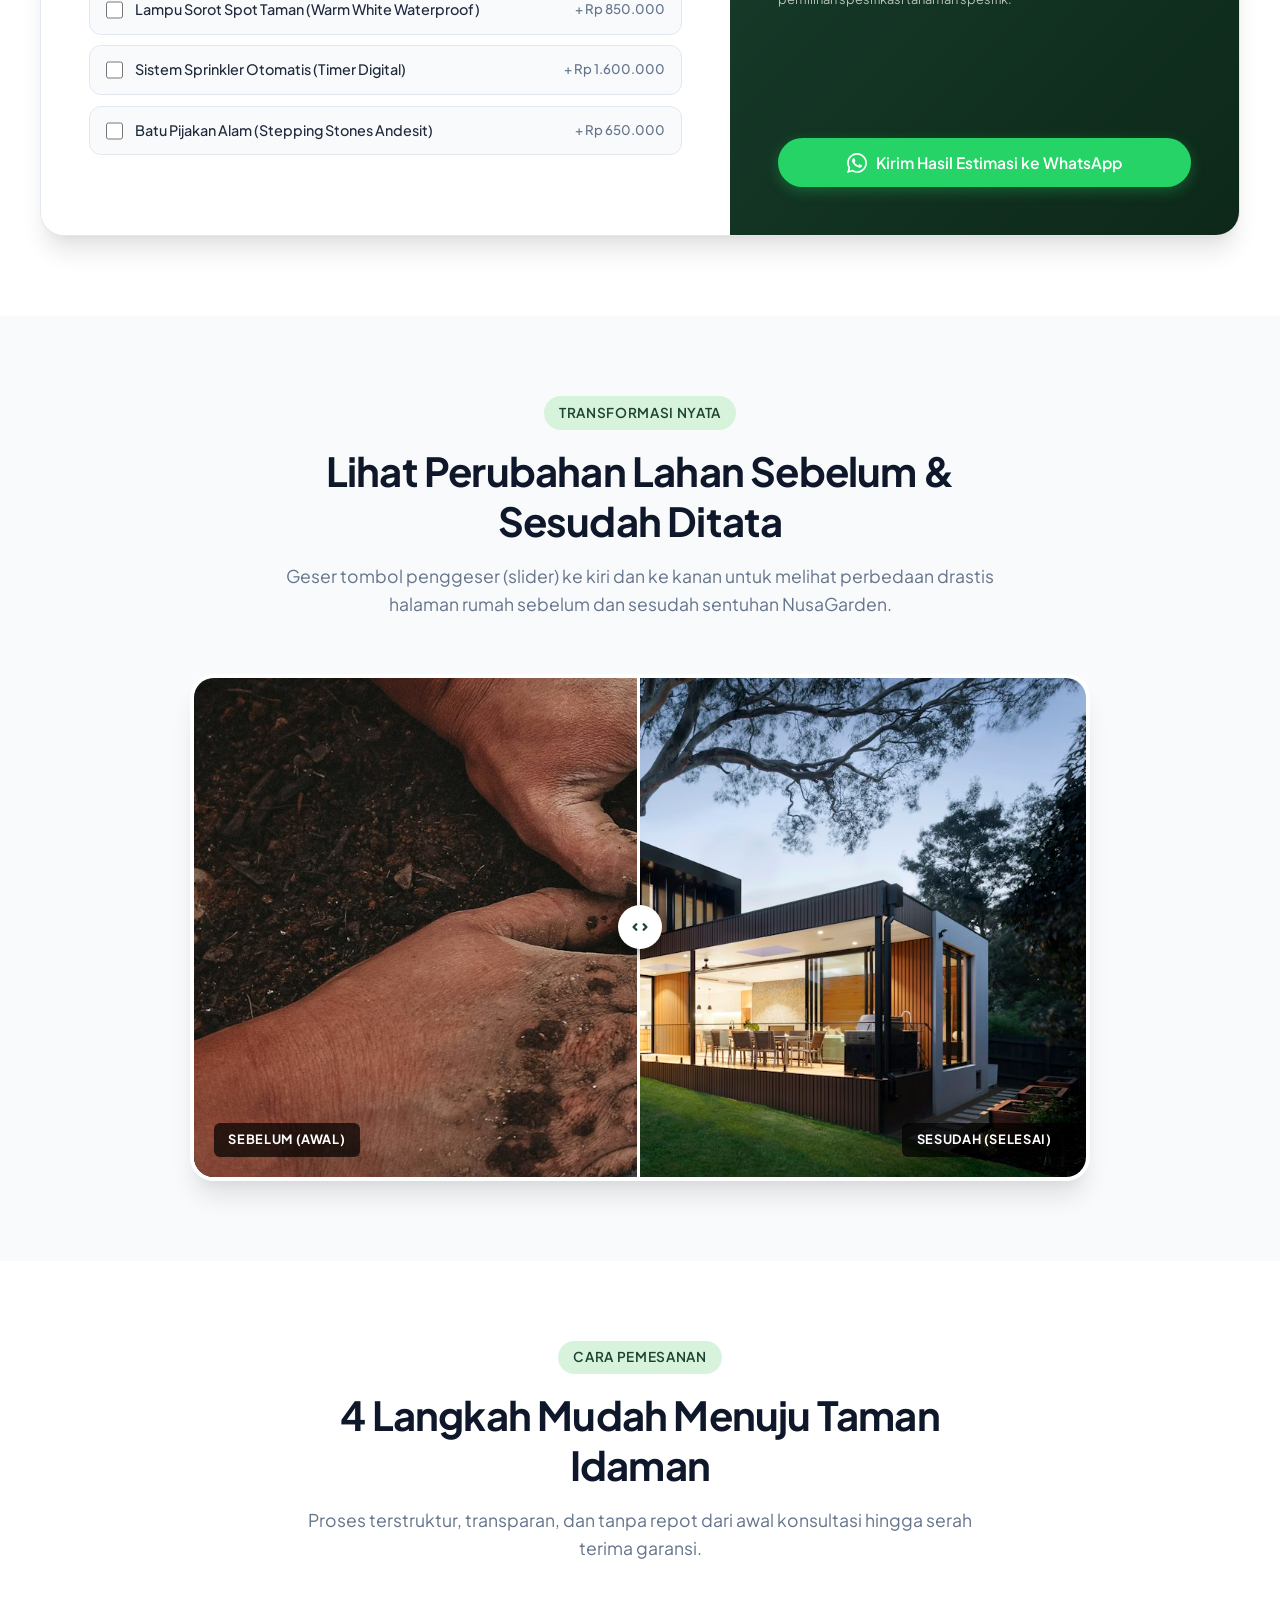
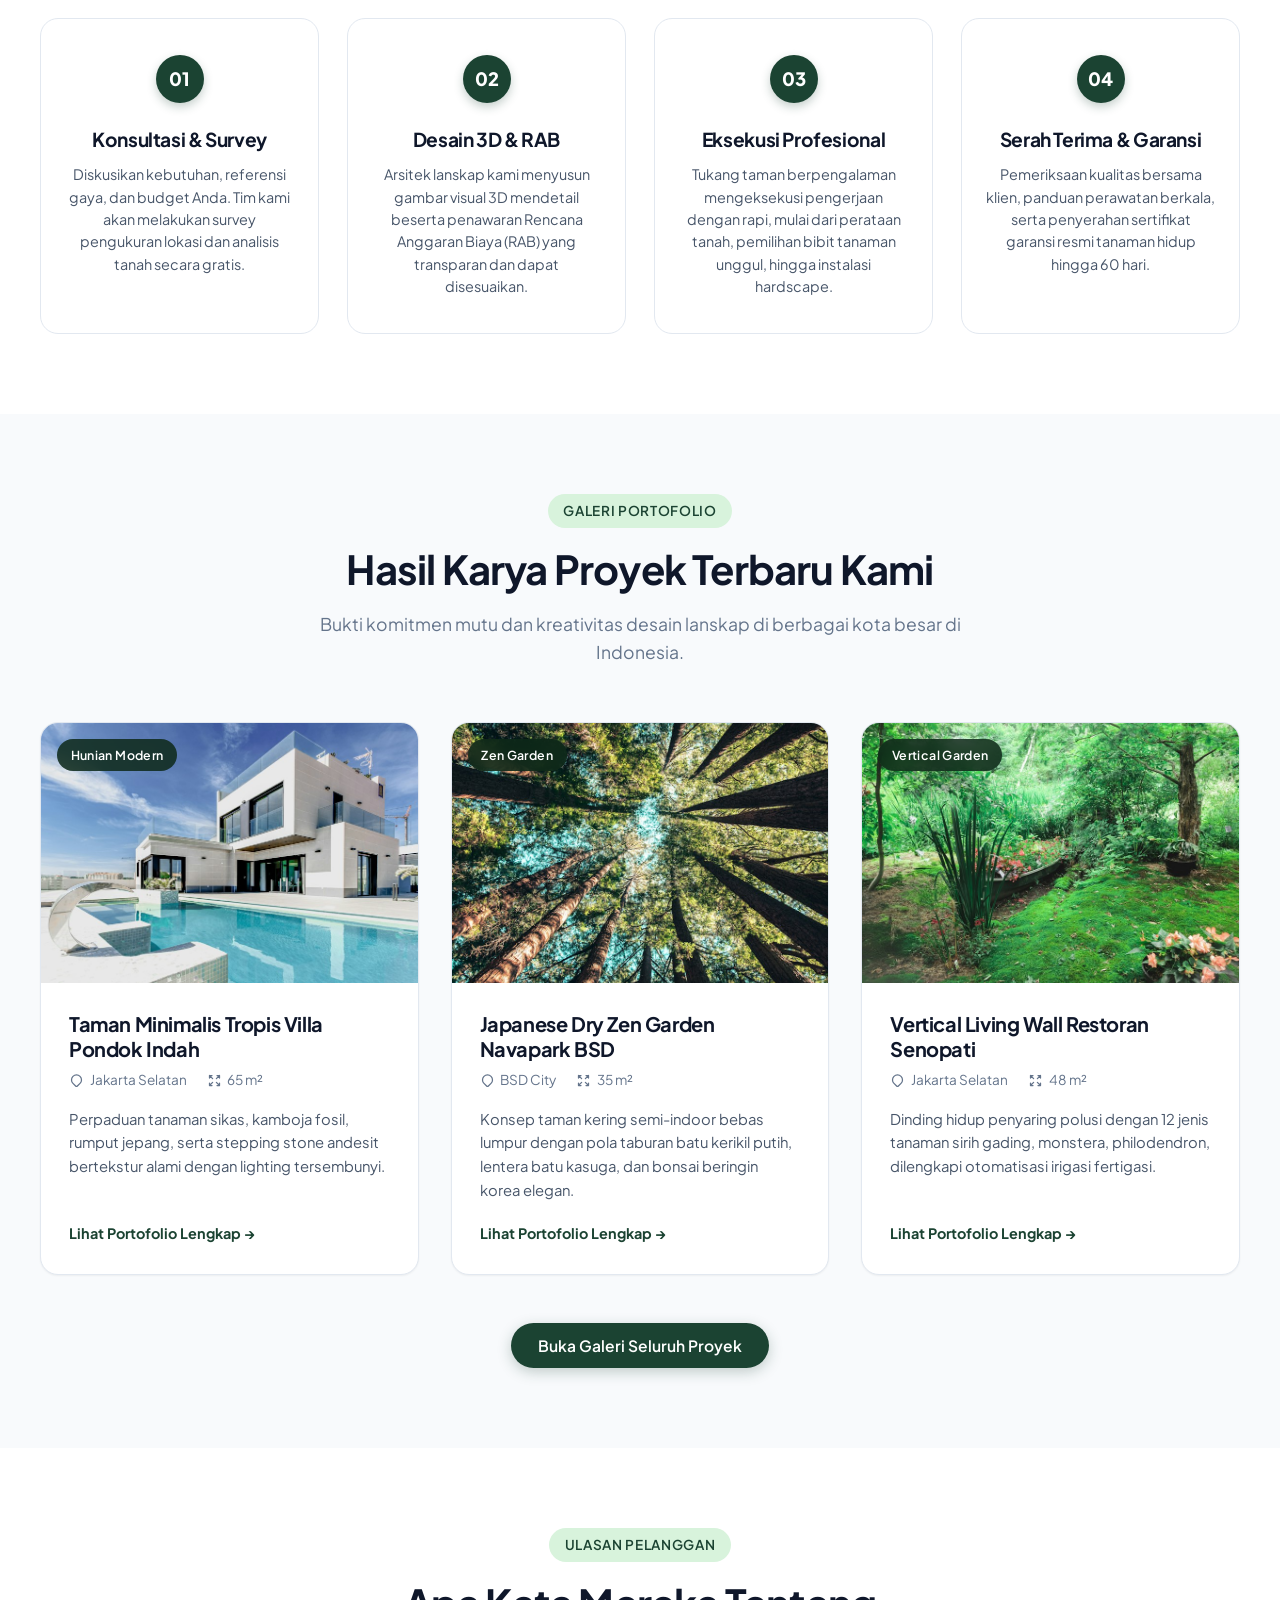
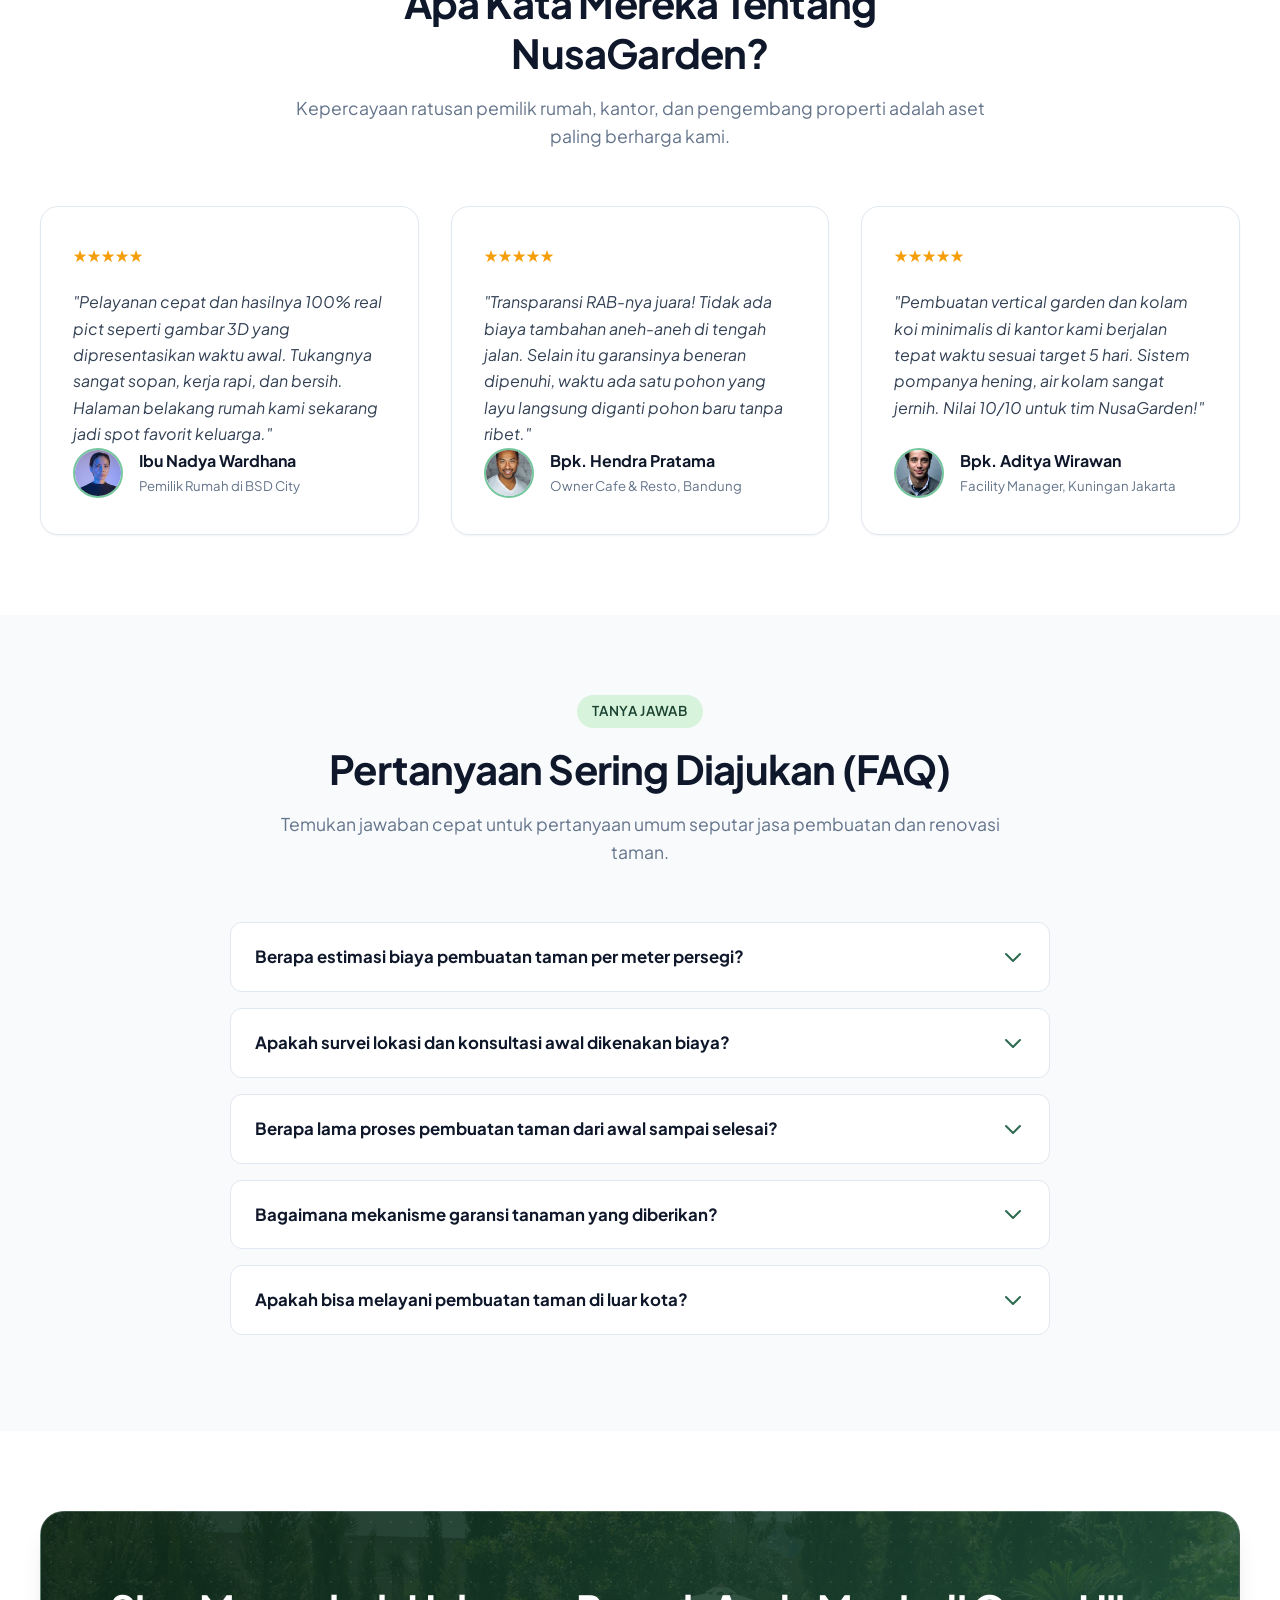
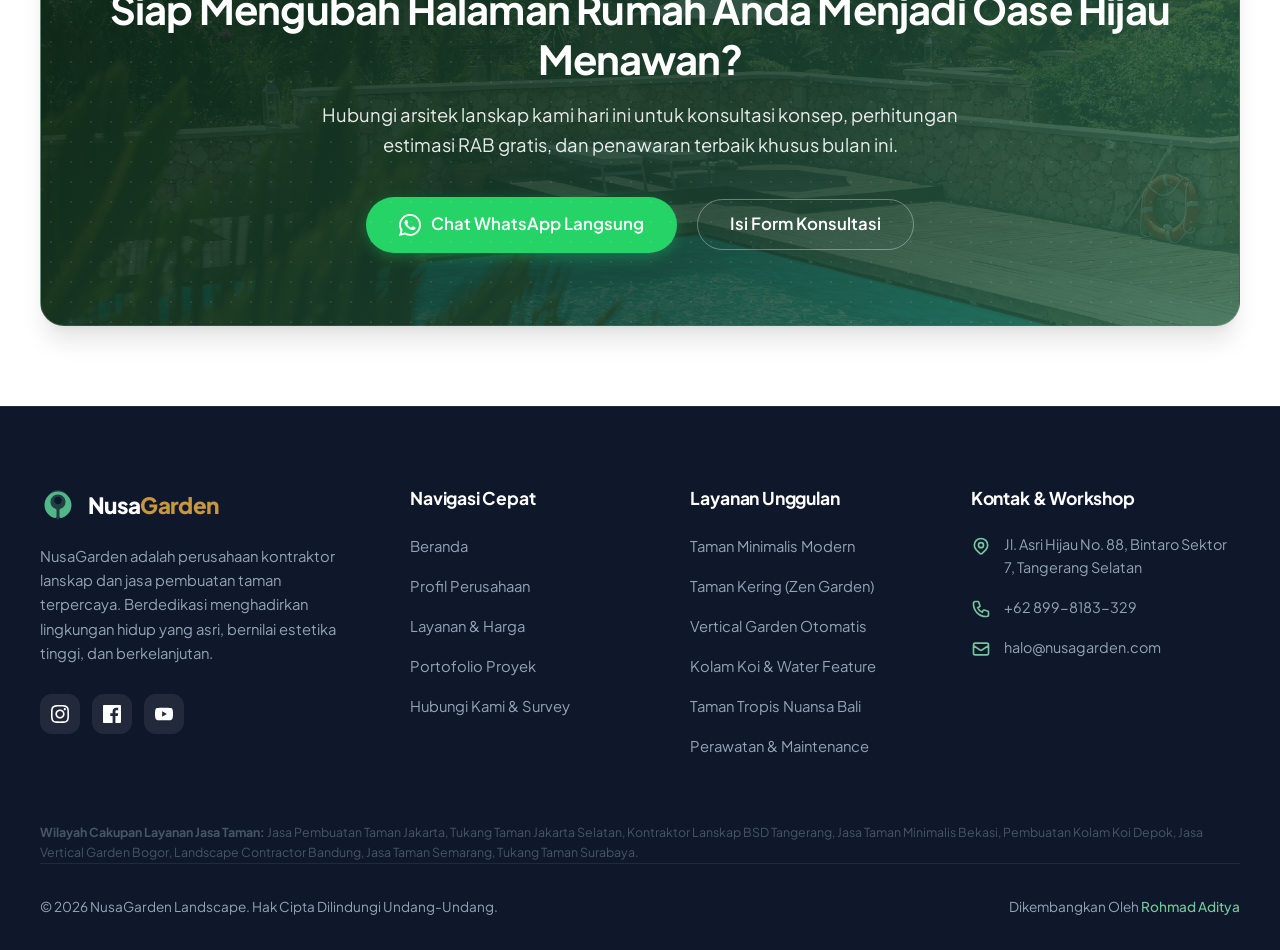
==== commit bf58f9c9: "Update contact information across multiple pages to new phone number and WhatsApp links" ====
--- a/index.html
+++ b/index.html
@@ -50,7 +50,7 @@
     "image": "https://nusagarden.com/assets/images/hero-garden.jpg",
     "@id": "https://nusagarden.com/#organization",
     "url": "https://nusagarden.com",
-    "telephone": "+6281234567890",
+    "telephone": "+628998183329",
     "priceRange": "$$",
     "address": {
       "@type": "PostalAddress",
@@ -152,9 +152,9 @@
         </span>
       </div>
       <div class="topbar-info">
-        <a href="tel:+6281234567890" class="topbar-item">
+        <a href="tel:+628998183329" class="topbar-item">
           <svg width="15" height="15" fill="none" stroke="currentColor" viewBox="0 0 24 24"><path stroke-linecap="round" stroke-linejoin="round" stroke-width="2" d="M3 5a2 2 0 012-2h3.28a1 1 0 01.948.684l1.498 4.493a1 1 0 01-.502 1.21l-2.257 1.13a11.042 11.042 0 005.516 5.516l1.13-2.257a1 1 0 011.21-.502l4.493 1.498a1 1 0 01.684.949V19a2 2 0 01-2 2h-1C9.716 21 3 14.284 3 6V5z"/></svg>
-          +62 812-3456-7890
+          +62 899-8183-329
         </a>
       </div>
     </div>
@@ -996,7 +996,7 @@
           <h2>Siap Mengubah Halaman Rumah Anda Menjadi Oase Hijau Menawan?</h2>
           <p>Hubungi arsitek lanskap kami hari ini untuk konsultasi konsep, perhitungan estimasi RAB gratis, dan penawaran terbaik khusus bulan ini.</p>
           <div class="cta-buttons">
-            <a href="https://wa.me/6281234567890?text=Halo%20NusaGarden,%20saya%20ingin%20konsultasi%20pembuatan%20taman%20dan%20jadwal%20survey%20gratis" target="_blank" class="btn btn-wa btn-lg">
+            <a href="https://wa.me/628998183329?text=Halo%20NusaGarden,%20saya%20ingin%20konsultasi%20pembuatan%20taman%20dan%20jadwal%20survey%20gratis" target="_blank" class="btn btn-wa btn-lg">
               <svg width="22" height="22" fill="currentColor" viewBox="0 0 24 24"><path d="M.057 24l1.687-6.163c-1.041-1.804-1.588-3.849-1.587-5.946.003-6.556 5.338-11.891 11.893-11.891 3.181.001 6.167 1.24 8.413 3.488 2.245 2.248 3.481 5.236 3.48 8.414-.003 6.557-5.338 11.892-11.893 11.892-1.99-.001-3.951-.5-5.688-1.448l-6.305 1.654zm6.597-3.807c1.676.995 3.276 1.591 5.392 1.592 5.448 0 9.886-4.434 9.889-9.885.002-5.462-4.415-9.89-9.881-9.892-5.452 0-9.887 4.434-9.889 9.884-.001 2.225.651 3.891 1.746 5.634l-.999 3.648 3.742-.981zm11.387-5.464c-.074-.124-.272-.198-.57-.347-.297-.149-1.758-.868-2.031-.967-.272-.099-.47-.149-.669.149-.198.297-.768.967-.941 1.165-.173.198-.347.223-.644.074-.297-.149-1.255-.462-2.39-1.475-.883-.788-1.48-1.761-1.653-2.059-.173-.297-.018-.458.13-.606.134-.133.297-.347.446-.521.151-.172.2-.296.3-.495.099-.198.05-.372-.025-.521-.075-.148-.669-1.611-.916-2.206-.242-.579-.487-.501-.669-.51l-.57-.01c-.198 0-.52.074-.792.372s-1.04 1.016-1.04 2.479 1.065 2.876 1.213 3.074c.149.198 2.095 3.2 5.076 4.487.709.306 1.263.489 1.694.626.712.226 1.36.194 1.872.118.571-.085 1.758-.719 2.006-1.413.248-.695.248-1.29.173-1.414z"/></svg>
               Chat WhatsApp Langsung
             </a>
@@ -1068,7 +1068,7 @@
           </div>
           <div class="footer-contact-item">
             <svg width="20" height="20" fill="none" stroke="currentColor" viewBox="0 0 24 24"><path stroke-linecap="round" stroke-linejoin="round" stroke-width="2" d="M3 5a2 2 0 012-2h3.28a1 1 0 01.948.684l1.498 4.493a1 1 0 01-.502 1.21l-2.257 1.13a11.042 11.042 0 005.516 5.516l1.13-2.257a1 1 0 011.21-.502l4.493 1.498a1 1 0 01.684.949V19a2 2 0 01-2 2h-1C9.716 21 3 14.284 3 6V5z"/></svg>
-            <span>+62 812-3456-7890</span>
+            <span>+62 899-8183-329</span>
           </div>
           <div class="footer-contact-item">
             <svg width="20" height="20" fill="none" stroke="currentColor" viewBox="0 0 24 24"><path stroke-linecap="round" stroke-linejoin="round" stroke-width="2" d="M3 8l7.89 5.26a2 2 0 002.22 0L21 8M5 19h14a2 2 0 002-2V7a2 2 0 00-2-2H5a2 2 0 00-2 2v10a2 2 0 002 2z"/></svg>
@@ -1093,7 +1093,7 @@
     <div class="floating-wa-tooltip">
       Konsultasi Gratis via WhatsApp
     </div>
-    <a href="https://wa.me/6281234567890?text=Halo%20NusaGarden,%20saya%20ingin%20konsultasi%20pembuatan%20taman" target="_blank" class="floating-wa-btn" aria-label="Chat WhatsApp">
+    <a href="https://wa.me/628998183329?text=Halo%20NusaGarden,%20saya%20ingin%20konsultasi%20pembuatan%20taman" target="_blank" class="floating-wa-btn" aria-label="Chat WhatsApp">
       <div class="floating-wa-pulse"></div>
       <svg width="32" height="32" fill="currentColor" viewBox="0 0 24 24"><path d="M.057 24l1.687-6.163c-1.041-1.804-1.588-3.849-1.587-5.946.003-6.556 5.338-11.891 11.893-11.891 3.181.001 6.167 1.24 8.413 3.488 2.245 2.248 3.481 5.236 3.48 8.414-.003 6.557-5.338 11.892-11.893 11.892-1.99-.001-3.951-.5-5.688-1.448l-6.305 1.654zm6.597-3.807c1.676.995 3.276 1.591 5.392 1.592 5.448 0 9.886-4.434 9.889-9.885.002-5.462-4.415-9.89-9.881-9.892-5.452 0-9.887 4.434-9.889 9.884-.001 2.225.651 3.891 1.746 5.634l-.999 3.648 3.742-.981zm11.387-5.464c-.074-.124-.272-.198-.57-.347-.297-.149-1.758-.868-2.031-.967-.272-.099-.47-.149-.669.149-.198.297-.768.967-.941 1.165-.173.198-.347.223-.644.074-.297-.149-1.255-.462-2.39-1.475-.883-.788-1.48-1.761-1.653-2.059-.173-.297-.018-.458.13-.606.134-.133.297-.347.446-.521.151-.172.2-.296.3-.495.099-.198.05-.372-.025-.521-.075-.148-.669-1.611-.916-2.206-.242-.579-.487-.501-.669-.51l-.57-.01c-.198 0-.52.074-.792.372s-1.04 1.016-1.04 2.479 1.065 2.876 1.213 3.074c.149.198 2.095 3.2 5.076 4.487.709.306 1.263.489 1.694.626.712.226 1.36.194 1.872.118.571-.085 1.758-.719 2.006-1.413.248-.695.248-1.29.173-1.414z"/></svg>
     </a>
